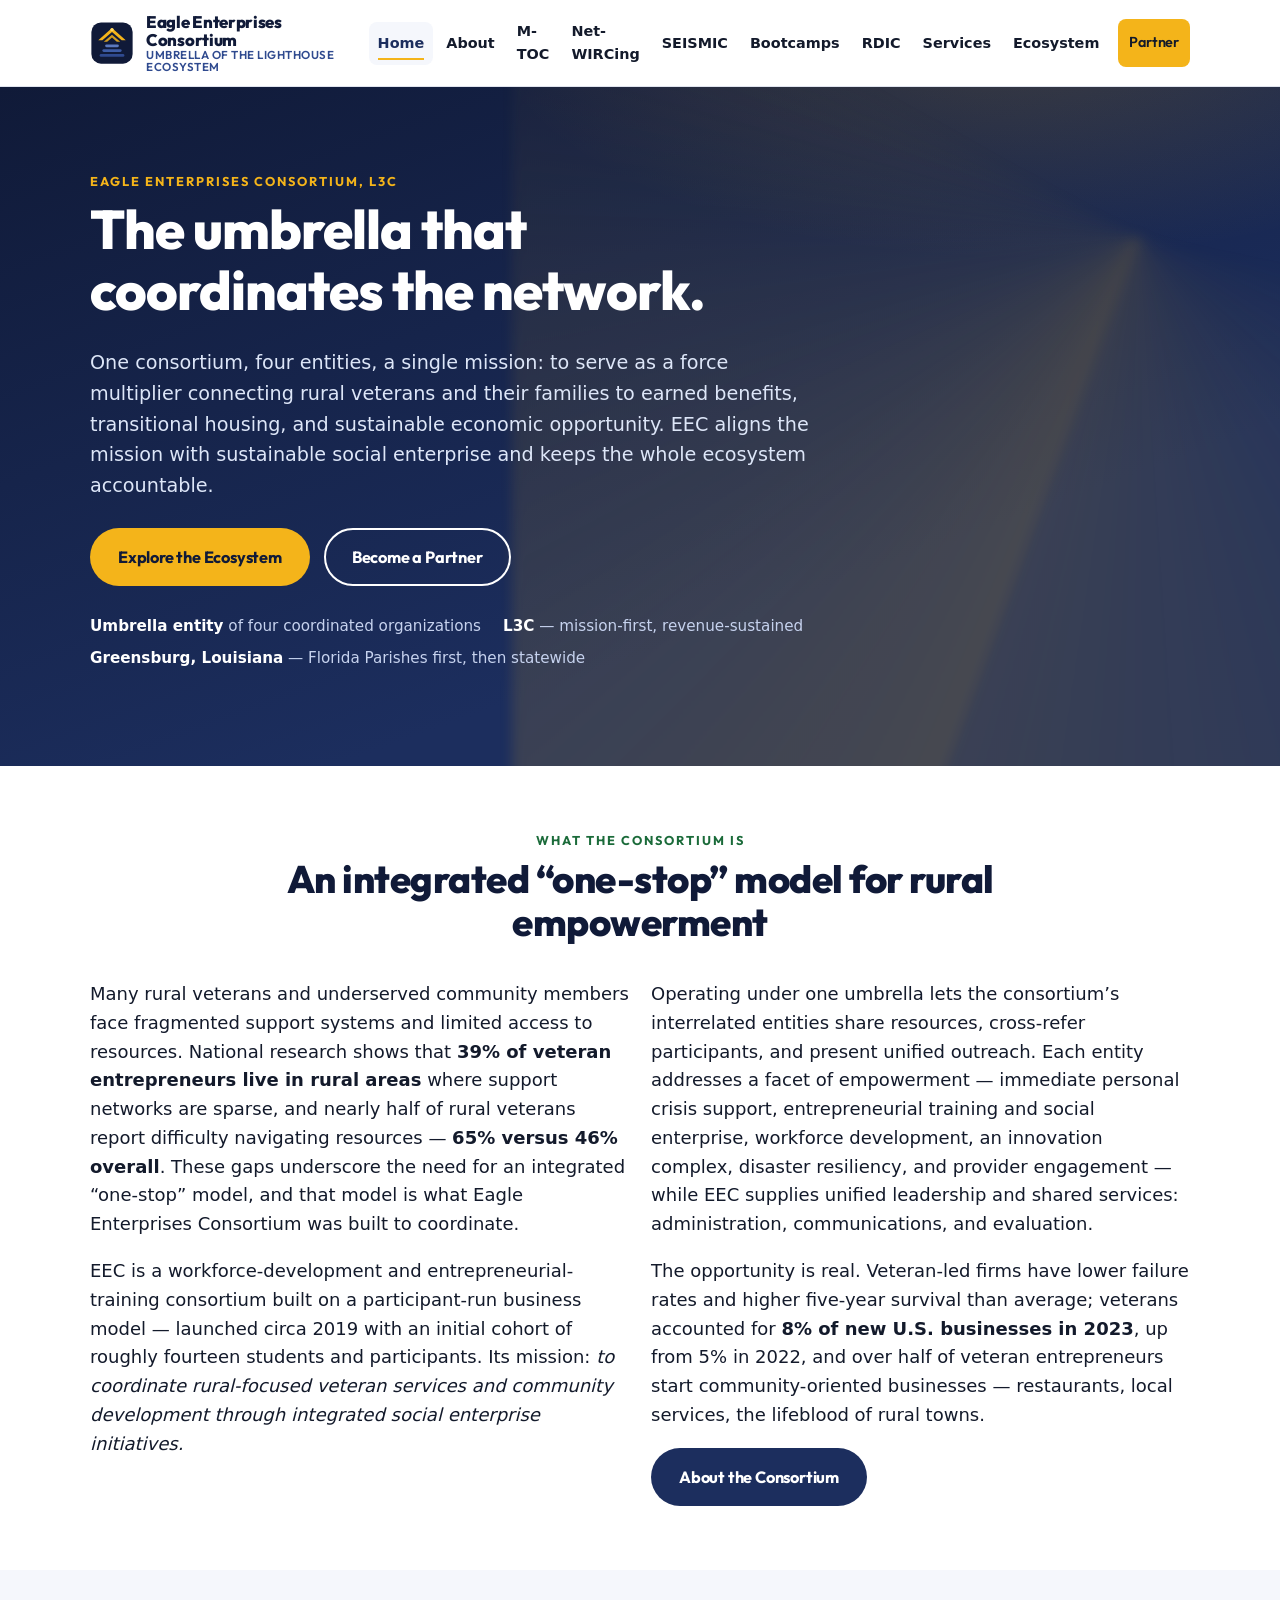
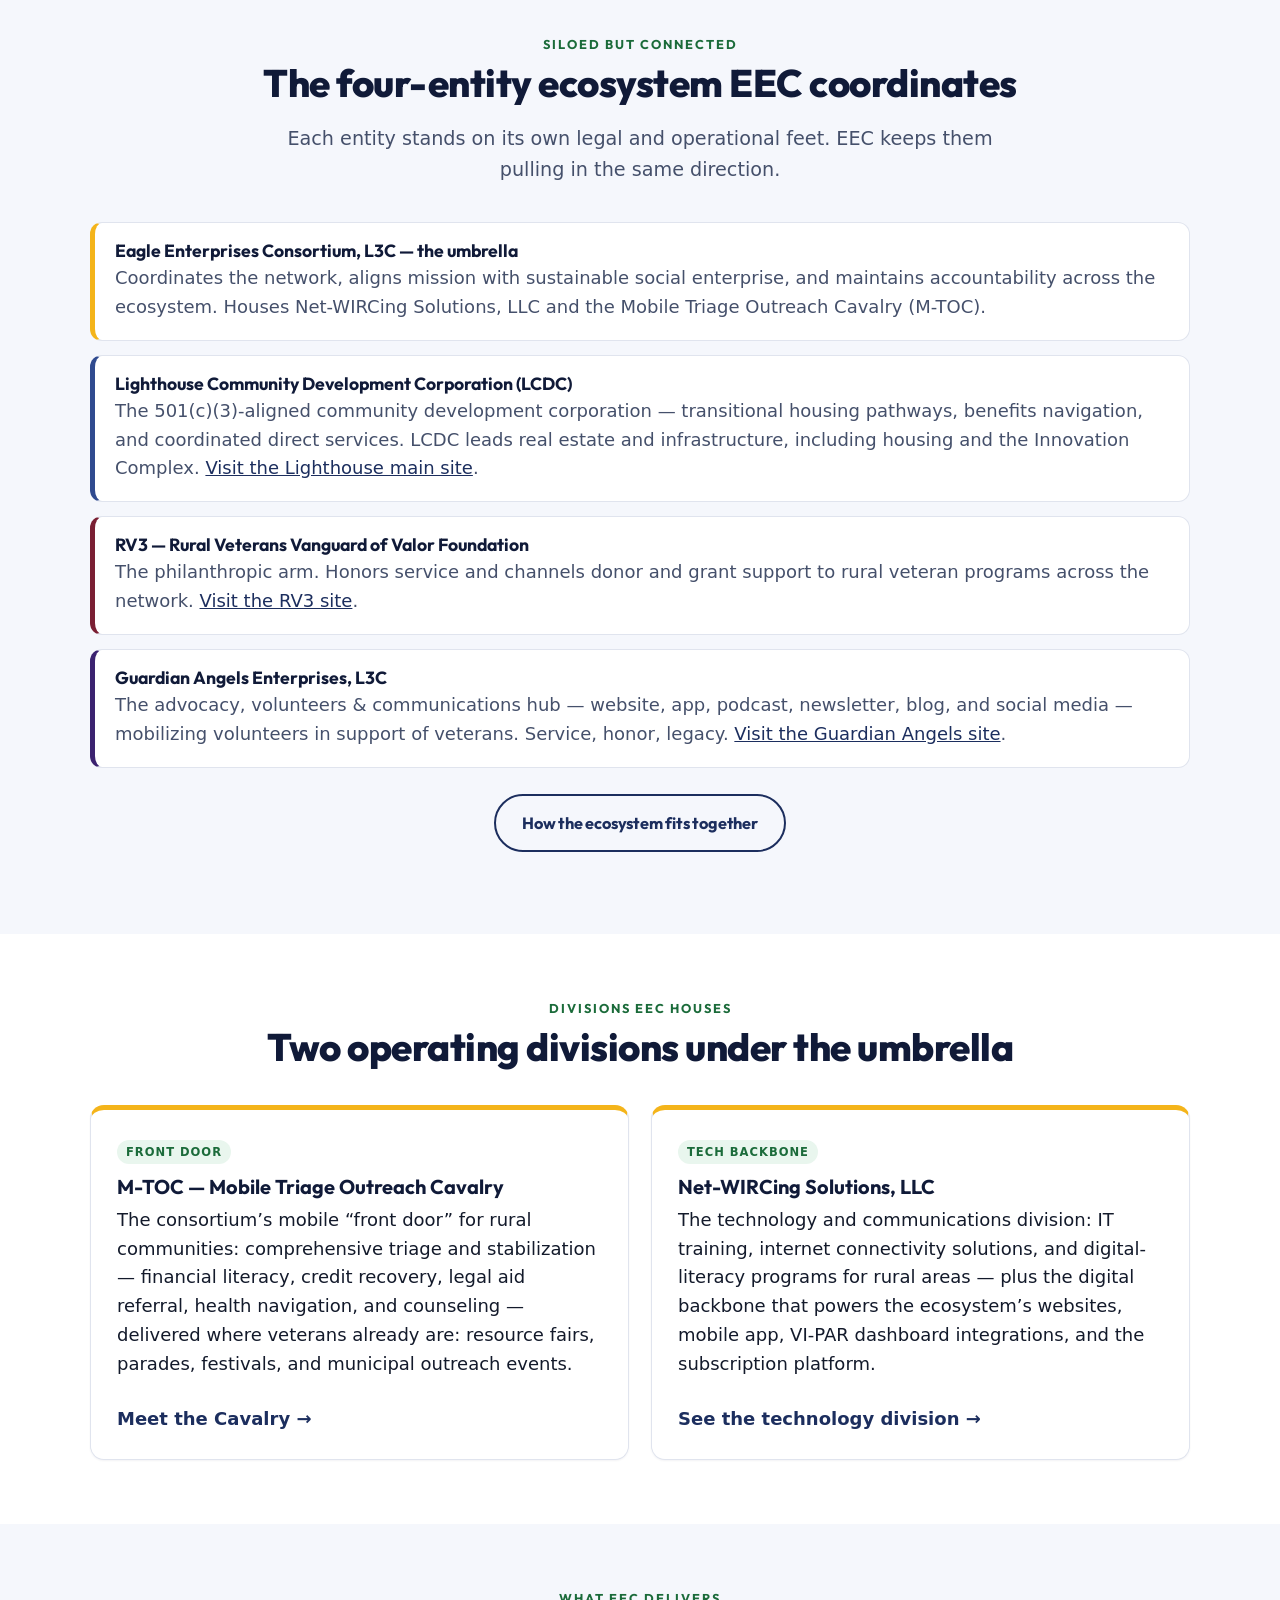
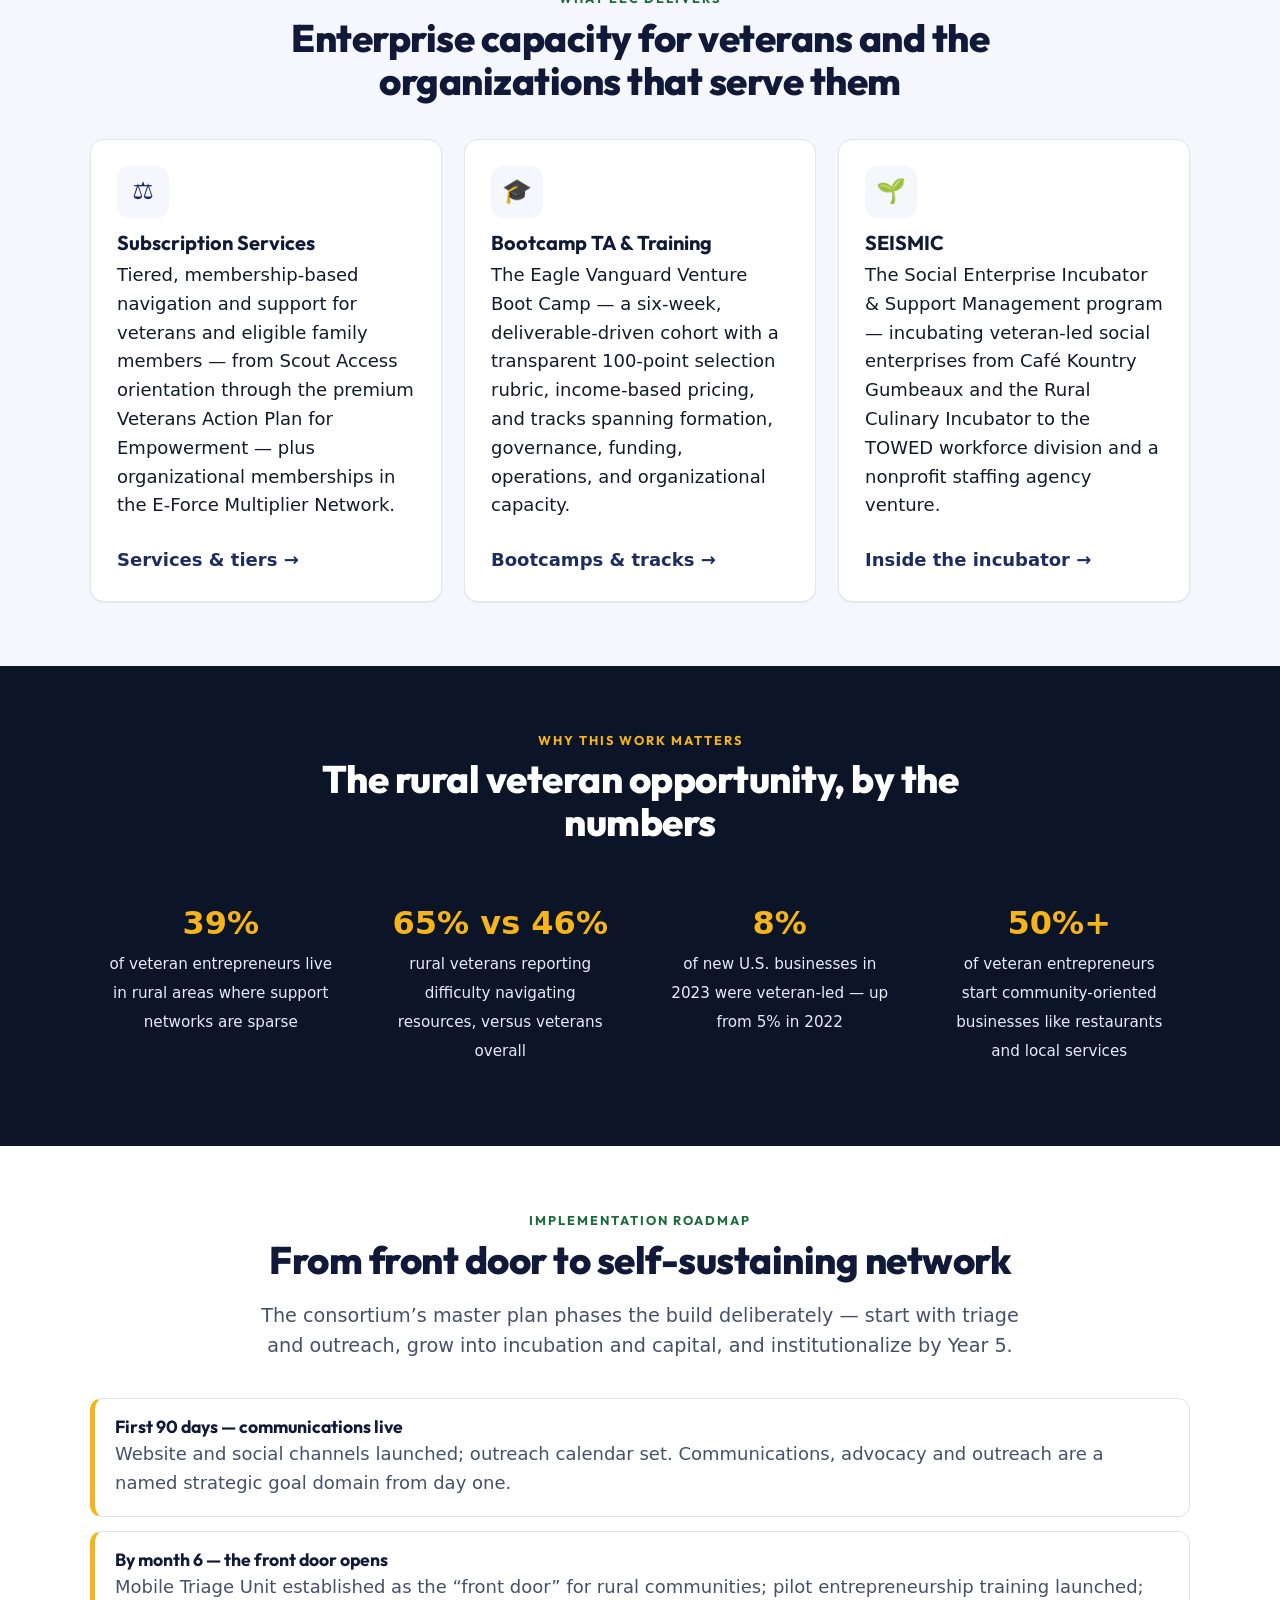
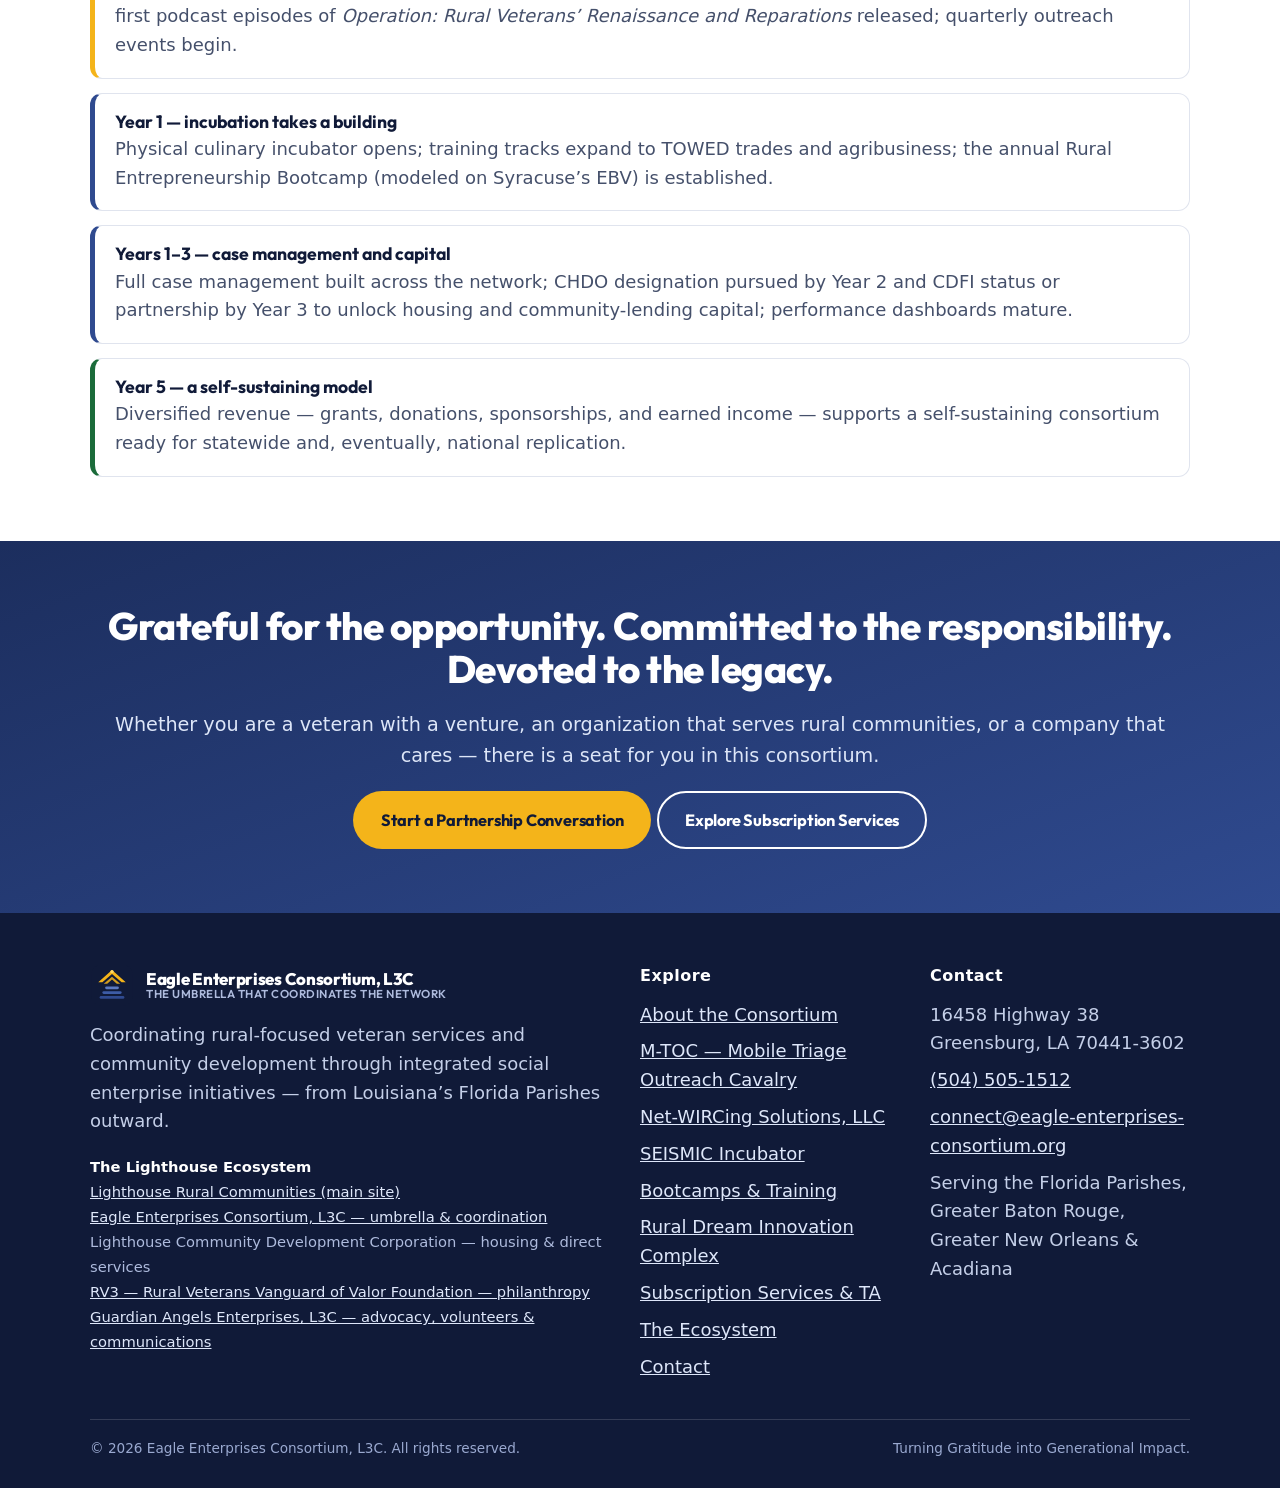
==== index.html @ e806402b "Initial commit: Eagle Enterprises Consortium site — 10 pages, Lighthouse ecosystem branding, WCAG 2." ====
<!DOCTYPE html>
<html lang="en">
<head>
  <meta charset="UTF-8">
  <meta name="viewport" content="width=device-width, initial-scale=1.0">
  <title>Eagle Enterprises Consortium, L3C — The Umbrella of the Lighthouse Rural-Veterans Ecosystem</title>
  <meta name="description" content="Eagle Enterprises Consortium, L3C coordinates the Lighthouse rural-veterans ecosystem in Louisiana — housing Net-WIRCing Solutions and M-TOC, and delivering subscription services, bootcamp training, and the SEISMIC social-enterprise incubator.">
  <link rel="canonical" href="https://eagle-enterprises-consortium.vercel.app/">
  <meta property="og:type" content="website">
  <meta property="og:site_name" content="Eagle Enterprises Consortium, L3C">
  <meta property="og:title" content="Eagle Enterprises Consortium, L3C — The Umbrella of the Lighthouse Rural-Veterans Ecosystem">
  <meta property="og:description" content="Eagle Enterprises Consortium, L3C coordinates the Lighthouse rural-veterans ecosystem in Louisiana — housing Net-WIRCing Solutions and M-TOC, and delivering subscription services, bootcamp training, and the SEISMIC social-enterprise incubator.">
  <meta property="og:url" content="https://eagle-enterprises-consortium.vercel.app/">
  <meta name="theme-color" content="#101A38">
  <link rel="icon" type="image/svg+xml" href="assets/logo-mark.svg">
  <link rel="stylesheet" href="css/styles.css">
</head>
<body>
<a class="skip-link" href="#main">Skip to main content</a>

<header class="site-header">
  <div class="container">
    <nav class="nav" aria-label="Primary">
      <a class="brand" href="index.html">
        <img class="mark" src="assets/logo-mark.svg" alt="" width="44" height="44">
        <span class="brand-name">Eagle Enterprises Consortium
          <span class="brand-sub">Umbrella of the Lighthouse Ecosystem</span>
        </span>
      </a>
      <button class="nav-toggle" aria-expanded="false" aria-controls="primary-nav">Menu</button>
      <ul class="nav-links" id="primary-nav">
        <li><a href="index.html" aria-current="page">Home</a></li>
        <li><a href="about.html">About</a></li>
        <li><a href="m-toc.html">M-TOC</a></li>
        <li><a href="net-wircing.html">Net-WIRCing</a></li>
        <li><a href="seismic.html">SEISMIC</a></li>
        <li><a href="bootcamps.html">Bootcamps</a></li>
        <li><a href="rdic.html">RDIC</a></li>
        <li><a href="services.html">Services</a></li>
        <li><a href="ecosystem.html">Ecosystem</a></li>
        <li class="nav-cta"><a class="btn btn-gold" href="contact.html">Partner</a></li>
      </ul>
    </nav>
  </div>
</header>

<main id="main">

  <section class="hero">
    <div class="container">
      <p class="eyebrow" style="color:#F4B41A">Eagle Enterprises Consortium, L3C</p>
      <h1>The umbrella that coordinates the network.</h1>
      <p class="lead">One consortium, four entities, a single mission: to serve as a force multiplier
      connecting rural veterans and their families to earned benefits, transitional housing, and
      sustainable economic opportunity. EEC aligns the mission with sustainable social enterprise
      and keeps the whole ecosystem accountable.</p>
      <div class="hero-ctas">
        <a class="btn btn-gold" href="ecosystem.html">Explore the Ecosystem</a>
        <a class="btn btn-ghost" style="color:#fff;border-color:#fff" href="contact.html">Become a Partner</a>
      </div>
      <p class="trust-row">
        <span><b>Umbrella entity</b> of four coordinated organizations</span>
        <span><b>L3C</b> — mission-first, revenue-sustained</span>
        <span><b>Greensburg, Louisiana</b> — Florida Parishes first, then statewide</span>
      </p>
    </div>
  </section>

  <section class="section">
    <div class="container">
      <div class="section-head">
        <p class="eyebrow">What the Consortium Is</p>
        <h2>An integrated &ldquo;one-stop&rdquo; model for rural empowerment</h2>
      </div>
      <div class="grid grid-2">
        <div class="prose">
          <p>Many rural veterans and underserved community members face fragmented support systems
          and limited access to resources. National research shows that <strong>39% of veteran
          entrepreneurs live in rural areas</strong> where support networks are sparse, and nearly
          half of rural veterans report difficulty navigating resources — <strong>65% versus 46%
          overall</strong>. These gaps underscore the need for an integrated &ldquo;one-stop&rdquo;
          model, and that model is what Eagle Enterprises Consortium was built to coordinate.</p>
          <p>EEC is a workforce-development and entrepreneurial-training consortium built on a
          participant-run business model — launched circa 2019 with an initial cohort of roughly
          fourteen students and participants. Its mission: <em>to coordinate rural-focused veteran
          services and community development through integrated social enterprise initiatives.</em></p>
        </div>
        <div class="prose">
          <p>Operating under one umbrella lets the consortium&rsquo;s interrelated entities share
          resources, cross-refer participants, and present unified outreach. Each entity addresses
          a facet of empowerment — immediate personal crisis support, entrepreneurial training and
          social enterprise, workforce development, an innovation complex, disaster resiliency, and
          provider engagement — while EEC supplies unified leadership and shared services:
          administration, communications, and evaluation.</p>
          <p>The opportunity is real. Veteran-led firms have lower failure rates and higher five-year
          survival than average; veterans accounted for <strong>8% of new U.S. businesses in 2023</strong>,
          up from 5% in 2022, and over half of veteran entrepreneurs start community-oriented
          businesses — restaurants, local services, the lifeblood of rural towns.</p>
          <a class="btn btn-primary" href="about.html">About the Consortium</a>
        </div>
      </div>
    </div>
  </section>

  <section class="section section--alt">
    <div class="container">
      <div class="section-head">
        <p class="eyebrow">Siloed but Connected</p>
        <h2>The four-entity ecosystem EEC coordinates</h2>
        <p class="lead">Each entity stands on its own legal and operational feet. EEC keeps them
        pulling in the same direction.</p>
      </div>
      <div class="eco-list">
        <div class="eco-item" style="border-left-color:#F4B41A">
          <div>
            <h3>Eagle Enterprises Consortium, L3C — the umbrella</h3>
            <p>Coordinates the network, aligns mission with sustainable social enterprise, and
            maintains accountability across the ecosystem. Houses Net-WIRCing Solutions, LLC and
            the Mobile Triage Outreach Cavalry (M-TOC).</p>
          </div>
        </div>
        <div class="eco-item">
          <div>
            <h3>Lighthouse Community Development Corporation (LCDC)</h3>
            <p>The 501(c)(3)-aligned community development corporation — transitional housing
            pathways, benefits navigation, and coordinated direct services. LCDC leads real estate
            and infrastructure, including housing and the Innovation Complex.
            <a href="https://www.lighthouseruralcommunities.org">Visit the Lighthouse main site</a>.</p>
          </div>
        </div>
        <div class="eco-item" style="border-left-color:#7A1F33">
          <div>
            <h3>RV3 — Rural Veterans Vanguard of Valor Foundation</h3>
            <p>The philanthropic arm. Honors service and channels donor and grant support to rural
            veteran programs across the network.
            <a href="https://rv3-vanguard-of-valor.vercel.app">Visit the RV3 site</a>.</p>
          </div>
        </div>
        <div class="eco-item" style="border-left-color:#3B2270">
          <div>
            <h3>Guardian Angels Enterprises, L3C</h3>
            <p>The advocacy, volunteers &amp; communications hub — website, app, podcast, newsletter,
            blog, and social media — mobilizing volunteers in support of veterans. Service, honor, legacy.
            <a href="https://guardian-angels-enterprises.vercel.app">Visit the Guardian Angels site</a>.</p>
          </div>
        </div>
      </div>
      <p style="text-align:center;margin-top:26px"><a class="btn btn-ghost" href="ecosystem.html">How the ecosystem fits together</a></p>
    </div>
  </section>

  <section class="section">
    <div class="container">
      <div class="section-head">
        <p class="eyebrow">Divisions EEC Houses</p>
        <h2>Two operating divisions under the umbrella</h2>
      </div>
      <div class="grid grid-2">
        <div class="card card--accent">
          <span class="tag">Front Door</span>
          <h3>M-TOC — Mobile Triage Outreach Cavalry</h3>
          <p>The consortium&rsquo;s mobile &ldquo;front door&rdquo; for rural communities: comprehensive
          triage and stabilization — financial literacy, credit recovery, legal aid referral, health
          navigation, and counseling — delivered where veterans already are: resource fairs, parades,
          festivals, and municipal outreach events.</p>
          <a class="card-cta" href="m-toc.html">Meet the Cavalry</a>
        </div>
        <div class="card card--accent">
          <span class="tag">Tech Backbone</span>
          <h3>Net-WIRCing Solutions, LLC</h3>
          <p>The technology and communications division: IT training, internet connectivity
          solutions, and digital-literacy programs for rural areas — plus the digital backbone that
          powers the ecosystem&rsquo;s websites, mobile app, VI-PAR dashboard integrations, and the
          subscription platform.</p>
          <a class="card-cta" href="net-wircing.html">See the technology division</a>
        </div>
      </div>
    </div>
  </section>

  <section class="section section--alt">
    <div class="container">
      <div class="section-head">
        <p class="eyebrow">What EEC Delivers</p>
        <h2>Enterprise capacity for veterans and the organizations that serve them</h2>
      </div>
      <div class="grid grid-3">
        <div class="card">
          <div class="icon-badge" aria-hidden="true">&#9878;</div>
          <h3>Subscription Services</h3>
          <p>Tiered, membership-based navigation and support for veterans and eligible family
          members — from Scout Access orientation through the premium Veterans Action Plan for
          Empowerment — plus organizational memberships in the E-Force Multiplier Network.</p>
          <a class="card-cta" href="services.html">Services &amp; tiers</a>
        </div>
        <div class="card">
          <div class="icon-badge" aria-hidden="true">&#127891;</div>
          <h3>Bootcamp TA &amp; Training</h3>
          <p>The Eagle Vanguard Venture Boot Camp — a six-week, deliverable-driven cohort with a
          transparent 100-point selection rubric, income-based pricing, and tracks spanning
          formation, governance, funding, operations, and organizational capacity.</p>
          <a class="card-cta" href="bootcamps.html">Bootcamps &amp; tracks</a>
        </div>
        <div class="card">
          <div class="icon-badge" aria-hidden="true">&#127793;</div>
          <h3>SEISMIC</h3>
          <p>The Social Enterprise Incubator &amp; Support Management program — incubating
          veteran-led social enterprises from Caf&eacute; Kountry Gumbeaux and the Rural Culinary
          Incubator to the TOWED workforce division and a nonprofit staffing agency venture.</p>
          <a class="card-cta" href="seismic.html">Inside the incubator</a>
        </div>
      </div>
    </div>
  </section>

  <section class="section section--dark">
    <div class="container">
      <div class="section-head">
        <p class="eyebrow" style="color:#F4B41A">Why This Work Matters</p>
        <h2>The rural veteran opportunity, by the numbers</h2>
      </div>
      <div class="stats">
        <div class="stat"><b>39%</b><span>of veteran entrepreneurs live in rural areas where support networks are sparse</span></div>
        <div class="stat"><b>65% vs 46%</b><span>rural veterans reporting difficulty navigating resources, versus veterans overall</span></div>
        <div class="stat"><b>8%</b><span>of new U.S. businesses in 2023 were veteran-led — up from 5% in 2022</span></div>
        <div class="stat"><b>50%+</b><span>of veteran entrepreneurs start community-oriented businesses like restaurants and local services</span></div>
      </div>
    </div>
  </section>

  <section class="section">
    <div class="container">
      <div class="section-head">
        <p class="eyebrow">Implementation Roadmap</p>
        <h2>From front door to self-sustaining network</h2>
        <p class="lead">The consortium&rsquo;s master plan phases the build deliberately — start
        with triage and outreach, grow into incubation and capital, and institutionalize by Year 5.</p>
      </div>
      <div class="eco-list">
        <div class="eco-item" style="border-left-color:#F4B41A">
          <div><h3>First 90 days — communications live</h3>
          <p>Website and social channels launched; outreach calendar set. Communications, advocacy
          and outreach are a named strategic goal domain from day one.</p></div>
        </div>
        <div class="eco-item" style="border-left-color:#F4B41A">
          <div><h3>By month 6 — the front door opens</h3>
          <p>Mobile Triage Unit established as the &ldquo;front door&rdquo; for rural communities;
          pilot entrepreneurship training launched; first podcast episodes of
          <em>Operation: Rural Veterans&rsquo; Renaissance and Reparations</em> released; quarterly
          outreach events begin.</p></div>
        </div>
        <div class="eco-item">
          <div><h3>Year 1 — incubation takes a building</h3>
          <p>Physical culinary incubator opens; training tracks expand to TOWED trades and
          agribusiness; the annual Rural Entrepreneurship Bootcamp (modeled on Syracuse&rsquo;s EBV)
          is established.</p></div>
        </div>
        <div class="eco-item">
          <div><h3>Years 1&ndash;3 — case management and capital</h3>
          <p>Full case management built across the network; CHDO designation pursued by Year 2 and
          CDFI status or partnership by Year 3 to unlock housing and community-lending capital;
          performance dashboards mature.</p></div>
        </div>
        <div class="eco-item" style="border-left-color:#1B6B3A">
          <div><h3>Year 5 — a self-sustaining model</h3>
          <p>Diversified revenue — grants, donations, sponsorships, and earned income — supports a
          self-sustaining consortium ready for statewide and, eventually, national replication.</p></div>
        </div>
      </div>
    </div>
  </section>

  <section class="section cta-band">
    <div class="container" style="text-align:center">
      <h2>Grateful for the opportunity. Committed to the responsibility. Devoted to the legacy.</h2>
      <p class="lead">Whether you are a veteran with a venture, an organization that serves rural
      communities, or a company that cares — there is a seat for you in this consortium.</p>
      <div class="hero-ctas" style="justify-content:center">
        <a class="btn btn-gold" href="contact.html">Start a Partnership Conversation</a>
        <a class="btn btn-ghost" href="services.html">Explore Subscription Services</a>
      </div>
    </div>
  </section>

</main>

<footer class="site-footer">
  <div class="container">
    <div class="footer-grid">
      <div>
        <a class="brand" href="index.html" style="color:#fff">
          <img class="mark" src="assets/logo-mark.svg" alt="" width="44" height="44">
          <span class="brand-name" style="color:#fff">Eagle Enterprises Consortium, L3C
            <span class="brand-sub" style="color:#AEBBDD">The umbrella that coordinates the network</span>
          </span>
        </a>
        <p style="margin-top:14px">Coordinating rural-focused veteran services and community development
        through integrated social enterprise initiatives — from Louisiana&rsquo;s Florida Parishes outward.</p>
        <p class="footer-entities"><strong style="color:#fff">The Lighthouse Ecosystem</strong><br>
          <a href="https://www.lighthouseruralcommunities.org">Lighthouse Rural Communities (main site)</a><br>
          <a href="https://eagle-enterprises-consortium.vercel.app">Eagle Enterprises Consortium, L3C — umbrella &amp; coordination</a><br>
          Lighthouse Community Development Corporation — housing &amp; direct services<br>
          <a href="https://rv3-vanguard-of-valor.vercel.app">RV3 — Rural Veterans Vanguard of Valor Foundation — philanthropy</a><br>
          <a href="https://guardian-angels-enterprises.vercel.app">Guardian Angels Enterprises, L3C — advocacy, volunteers &amp; communications</a>
        </p>
      </div>
      <div>
        <h4>Explore</h4>
        <ul>
          <li><a href="about.html">About the Consortium</a></li>
          <li><a href="m-toc.html">M-TOC — Mobile Triage Outreach Cavalry</a></li>
          <li><a href="net-wircing.html">Net-WIRCing Solutions, LLC</a></li>
          <li><a href="seismic.html">SEISMIC Incubator</a></li>
          <li><a href="bootcamps.html">Bootcamps &amp; Training</a></li>
          <li><a href="rdic.html">Rural Dream Innovation Complex</a></li>
          <li><a href="services.html">Subscription Services &amp; TA</a></li>
          <li><a href="ecosystem.html">The Ecosystem</a></li>
          <li><a href="contact.html">Contact</a></li>
        </ul>
      </div>
      <div>
        <h4>Contact</h4>
        <ul>
          <li>16458 Highway 38<br>Greensburg, LA 70441-3602</li>
          <li><a href="tel:+15045051512">(504) 505-1512</a></li>
          <li><a href="mailto:connect@eagle-enterprises-consortium.org">connect@eagle-enterprises-consortium.org</a></li>
          <li>Serving the Florida Parishes, Greater Baton Rouge, Greater New Orleans &amp; Acadiana</li>
        </ul>
      </div>
    </div>
    <div class="footer-bottom">
      <span>&copy; <span id="year">2026</span> Eagle Enterprises Consortium, L3C. All rights reserved.</span>
      <span>Turning Gratitude into Generational Impact.</span>
    </div>
  </div>
</footer>

<script src="js/main.js"></script>
</body>
</html>
---- css/styles.css ----
/* ============================================================
   Eagle Enterprises Consortium, L3C — Lighthouse ecosystem
   Design system: deep navy / eagle gold / green support on white.
   Text colors chosen for WCAG 2.2 AA contrast on white.
   navy-900 #101A38 · navy-700 #1C2E5E (text-safe on white)
   steel-500 #2F4A8F · gold-500 #F4B41A (accents/borders ONLY)
   gold-600 #9A6A00 (text-safe gold) · green-700 #1B6B3A
   ============================================================ */

@import url('https://fonts.googleapis.com/css2?family=Outfit:wght@500;600;700;800;900&display=swap');

:root {
  /* Brand */
  --navy-900: #101A38;
  --navy-700: #1C2E5E;   /* primary text-safe navy on white (>= 12:1) */
  --steel-500: #2F4A8F;
  --gold-500:   #F4B41A;   /* accents/borders ONLY, never text on white */
  --gold-600:   #9A6A00;   /* gold dark enough for text on white if needed */
  --green-700:  #1B6B3A;   /* text-safe green on white */
  --green-500:  #2E9E54;

  --ink:    #131A2B;   /* near-black, body text */
  --muted:  #45506B;   /* secondary text, passes AA */
  --line:   #E0E4EE;   /* hairlines */
  --bg:     #FFFFFF;
  --bg-alt: #F5F7FC;   /* very light navy wash */
  --bg-dark:#0C1428;   /* dark navy section */

  --maxw: 1140px;
  --radius: 14px;
  --shadow: 0 6px 24px rgba(16,26,56,.10);
  --shadow-lg: 0 14px 40px rgba(16,26,56,.16);
  --font: "Segoe UI", system-ui, -apple-system, Roboto, Helvetica, Arial, sans-serif;
  --font-display: "Outfit", "Segoe UI", system-ui, sans-serif;
  --ease: cubic-bezier(0.16, 1, 0.3, 1);
}

* { box-sizing: border-box; }
html { scroll-behavior: smooth; }

body {
  margin: 0;
  font-family: var(--font);
  color: var(--ink);
  background: var(--bg);
  font-size: 18px;
  line-height: 1.6;
  -webkit-font-smoothing: antialiased;
}

img { max-width: 100%; height: auto; display: block; }
a { color: var(--navy-700); }
a:hover { color: var(--steel-500); }

/* Skip link for keyboard/screen-reader users */
.skip-link {
  position: absolute; left: -999px; top: 0;
  background: var(--navy-900); color: #fff; padding: 12px 18px;
  z-index: 1000; border-radius: 0 0 8px 0;
}
.skip-link:focus { left: 0; color:#fff; }

/* Visible focus everywhere */
a:focus-visible, button:focus-visible, input:focus-visible,
select:focus-visible, textarea:focus-visible, [tabindex]:focus-visible {
  outline: 3px solid var(--gold-500);
  outline-offset: 2px;
}

.container { width: 100%; max-width: var(--maxw); margin: 0 auto; padding: 0 20px; }
.sr-only {
  position: absolute; width: 1px; height: 1px; padding: 0; margin: -1px;
  overflow: hidden; clip: rect(0,0,0,0); white-space: nowrap; border: 0;
}

/* ---------- Typography ---------- */
h1, h2, h3 { font-family: var(--font-display); line-height: 1.12; color: var(--navy-900); margin: 0 0 .5em; }
h1 { font-size: clamp(2.1rem, 5.4vw, 3.4rem); letter-spacing: -1px; font-weight: 800; }
h2 { font-size: clamp(1.7rem, 3.6vw, 2.4rem); letter-spacing: -.5px; font-weight: 800; }
h3 { font-size: 1.25rem; }
p { margin: 0 0 1em; }
.lead { font-size: 1.2rem; color: var(--muted); }
.eyebrow {
  text-transform: uppercase; letter-spacing: 2px; font-size: .8rem; font-weight: 700;
  color: var(--green-700); margin: 0 0 .6em;
}

/* ---------- Buttons ---------- */
.btn {
  display: inline-block; font-family: var(--font-display); font-weight: 700; font-size: 1.02rem;
  padding: 14px 26px; border-radius: 999px; text-decoration: none; letter-spacing: -.2px;
  border: 2px solid transparent; cursor: pointer;
  transition: transform .2s var(--ease), box-shadow .2s var(--ease), background .2s var(--ease);
  min-height: 48px;
}
.btn:hover { transform: translateY(-2px); box-shadow: 0 10px 22px rgba(16,26,56,.18); }
.btn:active { transform: translateY(0) scale(.98); }
.btn-primary { background: var(--navy-700); color: #fff; }
.btn-primary:hover { background: var(--navy-900); color:#fff; }
.btn-gold { background: var(--gold-500); color: var(--navy-900); }
.btn-gold:hover { background: var(--gold-600); color:#fff; }
.btn-ghost { background: transparent; color: var(--navy-700); border-color: var(--navy-700); }
.btn-ghost:hover { background: var(--navy-700); color:#fff; }
.btn-block { display:block; width:100%; text-align:center; }

/* ---------- Header / nav ---------- */
.site-header { position: sticky; top: 0; z-index: 100; background: #fff; border-bottom: 1px solid var(--line); }
.nav { display: flex; align-items: center; justify-content: space-between; gap: 16px; padding: 10px 0; }
.brand { display: flex; align-items: center; gap: 12px; text-decoration: none; color: var(--navy-900); }
.brand .mark { width: 44px; height: 44px; flex: 0 0 44px; }
.brand .brand-name { font-weight: 800; font-size: 1.05rem; line-height: 1.05; color: var(--navy-900); }
.brand .brand-sub { display:block; font-weight: 600; font-size: .72rem; letter-spacing: .5px; color: var(--steel-500); text-transform: uppercase; }

.nav-links { display: flex; align-items: center; gap: 4px; list-style: none; margin: 0; padding: 0; }
.nav-links a {
  display: block; padding: 10px 9px; text-decoration: none; color: var(--ink);
  font-weight: 600; font-size: .9rem; border-radius: 8px;
}
.nav-links a:hover, .nav-links a[aria-current="page"] { background: var(--bg-alt); color: var(--navy-700); }
.nav-cta { margin-left: 6px; }

.nav-toggle {
  display: none; background: var(--navy-700); color:#fff; border: 0; border-radius: 10px;
  padding: 10px 14px; font-size: 1rem; font-weight: 700; cursor: pointer; min-height: 44px;
}

@media (max-width: 1080px) {
  .nav-toggle { display: inline-block; }
  .nav-links {
    display: none; position: absolute; left: 0; right: 0; top: 100%;
    flex-direction: column; align-items: stretch; gap: 0;
    background: #fff; border-bottom: 1px solid var(--line); padding: 8px 16px 16px;
    box-shadow: var(--shadow);
  }
  .nav-links.open { display: flex; }
  .nav-links a { padding: 14px 8px; border-bottom: 1px solid var(--line); }
  .nav-cta { margin: 10px 0 0; }
  .site-header .container { position: relative; }
}

/* ---------- Sections ---------- */
.section { padding: 64px 0; }
.section--alt { background: var(--bg-alt); }
.section--dark { background: var(--bg-dark); color: #E7ECF6; }
.section--dark h1, .section--dark h2, .section--dark h3 { color: #fff; }
.section--dark .lead { color: #BCC9E4; }
.section-head { max-width: 760px; margin: 0 auto 36px; text-align: center; }

/* ---------- Hero ---------- */
.hero {
  background:
    radial-gradient(900px 400px at 80% -10%, rgba(244,180,26,.18), transparent 60%),
    linear-gradient(160deg, var(--navy-900), var(--navy-700) 70%);
  color: #fff; padding: 72px 0 80px;
}
.hero h1 { color: #fff; max-width: 18ch; }
.hero .lead { color: #DDE6F8; max-width: 60ch; }
.hero .hero-ctas { display: flex; flex-wrap: wrap; gap: 14px; margin-top: 26px; }
.hero .trust-row { margin-top: 28px; color:#C6D2EE; font-size:.95rem; display:flex; flex-wrap:wrap; gap:8px 22px; }
.hero .trust-row b { color:#fff; }

/* ---------- Grid / cards ---------- */
.grid { display: grid; gap: 22px; }
.grid-2 { grid-template-columns: repeat(2, 1fr); }
.grid-3 { grid-template-columns: repeat(3, 1fr); }
.grid-4 { grid-template-columns: repeat(4, 1fr); }
@media (max-width: 900px) { .grid-3, .grid-4 { grid-template-columns: repeat(2, 1fr); } }
@media (max-width: 600px) { .grid-2, .grid-3, .grid-4 { grid-template-columns: 1fr; } }

.card {
  background: #fff; border: 1px solid var(--line); border-radius: var(--radius);
  padding: 26px; box-shadow: 0 1px 2px rgba(16,26,56,.05); height: 100%;
  transition: transform .25s var(--ease), box-shadow .25s var(--ease), border-color .25s var(--ease);
}
.card:hover { transform: translateY(-4px); box-shadow: var(--shadow-lg); border-color: #CBD4EA; }
.card .card-cta { transition: transform .2s var(--ease); }
.card:hover .card-cta { transform: translateX(3px); }
.card--accent { border-top: 5px solid var(--gold-500); }
.card h3 { margin-bottom: .35em; }
.card .tag { display:inline-block; font-size:.72rem; font-weight:700; letter-spacing:1px; text-transform:uppercase;
  color: var(--green-700); background: #E9F6EE; padding: 3px 9px; border-radius: 999px; margin-bottom: 12px; }
.card .card-cta { display:inline-block; margin-top: 8px; font-weight:700; text-decoration:none; color: var(--navy-700); }
.card .card-cta::after { content: " →"; }

.icon-badge {
  width: 52px; height: 52px; border-radius: 12px; display:grid; place-items:center;
  background: var(--bg-alt); margin-bottom: 14px; color: var(--navy-700); font-size: 1.5rem;
}

/* ---------- Ecosystem rows ---------- */
.eco-list { display:grid; gap: 14px; }
.eco-item { display:flex; gap:16px; align-items:flex-start; background:#fff; border:1px solid var(--line);
  border-left: 5px solid var(--steel-500); border-radius: 12px; padding: 18px 20px; }
.eco-item h3 { margin: 0 0 .2em; font-size: 1.1rem; }
.eco-item p { margin: 0; color: var(--muted); }

/* ---------- Stats ---------- */
.stats { display:grid; grid-template-columns: repeat(4,1fr); gap: 18px; }
@media (max-width: 700px){ .stats { grid-template-columns: repeat(2,1fr); } }
.stat { text-align:center; padding: 18px; }
.stat b { display:block; font-size: 2rem; color: var(--gold-600); }
.stat span { color: var(--muted); font-size: .95rem; }
/* On the dark band, stats must be light for contrast */
.section--dark .stat b { color: #F4B41A; }
.section--dark .stat span { color: #E7ECF6; }

/* Metric cards — clickable stat tiles that link out to a live dashboard. */
.metric-grid { display:grid; grid-template-columns: repeat(4,1fr); gap: 18px; }
@media (max-width: 860px){ .metric-grid { grid-template-columns: repeat(2,1fr); } }
@media (max-width: 480px){ .metric-grid { grid-template-columns: 1fr; } }
a.metric-card {
  display: block; text-align: center; text-decoration: none;
  background: #fff; border: 1px solid var(--line); border-radius: var(--radius);
  padding: 26px 18px; box-shadow: 0 1px 2px rgba(16,26,56,.05);
  transition: transform .25s var(--ease), box-shadow .25s var(--ease), border-color .25s var(--ease);
}
a.metric-card:hover { transform: translateY(-4px); box-shadow: var(--shadow-lg); border-color: #CBD4EA; }
.metric-card .metric-value { font-family: var(--font-display); font-weight: 900; font-size: 2.5rem; color: var(--gold-600); line-height: 1; }
.metric-card .metric-label { display: block; color: var(--ink); font-weight: 600; font-size: .92rem; margin-top: 10px; }
.metric-card .metric-trend {
  display: inline-block; margin-top: 12px; font-size: .72rem; font-weight: 700; letter-spacing: .3px;
  padding: 3px 10px; border-radius: 999px; background: #E9F6EE; color: var(--green-700);
}
.metric-card .metric-view { display: block; margin-top: 14px; font-size: .82rem; font-weight: 700; color: var(--navy-700); }
.metric-card .metric-view::after { content: " \2192"; }

/* ---------- Forms ---------- */
.form-wrap { background:#fff; border:1px solid var(--line); border-radius: var(--radius); padding: 28px; box-shadow: var(--shadow); }
.field { margin-bottom: 18px; }
.field label { display:block; font-weight: 700; margin-bottom: 6px; color: var(--ink); }
.field .req { color: #B00020; }
.field input, .field select, .field textarea {
  width: 100%; padding: 13px 14px; font-size: 1rem; font-family: inherit;
  border: 2px solid var(--line); border-radius: 10px; background: #fff; color: var(--ink);
}
.field input:focus, .field select:focus, .field textarea:focus { border-color: var(--steel-500); }
.field textarea { min-height: 120px; resize: vertical; }
.checkrow { display:grid; grid-template-columns: repeat(2,1fr); gap: 8px 18px; }
@media (max-width:600px){ .checkrow { grid-template-columns:1fr; } }
.checkrow label { font-weight: 500; display:flex; gap:10px; align-items:center; }
.checkrow input { width:auto; }
.form-hint { font-size: .9rem; color: var(--muted); }
.form-status { margin-top: 16px; padding: 14px 16px; border-radius: 10px; font-weight: 600; display:none; }
.form-status.show { display:block; }
.form-status.ok { background:#E9F6EE; color: var(--green-700); border:1px solid #Bfe6cd; }
.form-status.err { background:#FDECEE; color:#B00020; border:1px solid #f3c2c8; }

/* ---------- Audience strip ---------- */
.cta-band { background: linear-gradient(160deg, var(--navy-700), var(--steel-500)); color:#fff; }
.cta-band h2 { color:#fff; }
.cta-band .lead { color:#DDE6F8; }
.cta-band .btn-ghost { color:#fff; border-color:#fff; }
.cta-band .btn-ghost:hover { background:#fff; color: var(--navy-700); }

/* ---------- Footer ---------- */
.site-footer { background: var(--navy-900); color: #C4CFE8; padding: 50px 0 28px; }
.site-footer a { color: #DEE7FA; }
.footer-grid { display:grid; grid-template-columns: 2fr 1fr 1fr; gap: 30px; }
@media (max-width: 800px){ .footer-grid { grid-template-columns: 1fr; } }
.site-footer h4 { color:#fff; margin: 0 0 12px; font-size: 1rem; letter-spacing:.5px; }
.site-footer ul { list-style:none; margin:0; padding:0; }
.site-footer li { margin-bottom: 8px; }
.footer-entities { font-size:.92rem; line-height:1.7; color:#AEBBDD; }
.footer-bottom { border-top:1px solid rgba(255,255,255,.15); margin-top: 30px; padding-top: 18px;
  font-size:.85rem; color:#9AA9D0; display:flex; flex-wrap:wrap; justify-content:space-between; gap:10px; }

/* ---------- Images (graceful: missing files hide themselves) ---------- */
.entity-logo {
  width: 76px; height: 76px; flex: 0 0 76px; object-fit: contain;
  border-radius: 12px; background: #fff; padding: 6px; border: 1px solid var(--line);
}
.entity-logo--dark { background: #0c0c0c; border-color: #0c0c0c; }
.video-figure video.brandshot { display: block; width: 100%; height: auto; background: #0c0c0c; }
.brand-band { background: var(--bg-dark); }
.brand-band video { max-width: 760px; margin: 0 auto; border-radius: var(--radius); box-shadow: var(--shadow-lg); }
.embed-16x9 { position: relative; width: 100%; aspect-ratio: 16 / 9; border-radius: var(--radius);
  overflow: hidden; box-shadow: var(--shadow); border: 1px solid var(--line); background: #0c0c0c; }
.embed-16x9 iframe { position: absolute; inset: 0; width: 100%; height: 100%; border: 0; }
.flipbook-embed { aspect-ratio: 16 / 10; background: #fff; border: 0; box-shadow: none; }
.facility-grid { display: grid; grid-template-columns: 1fr 1fr; gap: 22px; }
@media (max-width: 700px) { .facility-grid { grid-template-columns: 1fr; } }
.brandshot {
  width: 100%; border-radius: var(--radius); border: 1px solid var(--line);
  box-shadow: var(--shadow); object-fit: cover; background: var(--bg-alt);
}
figure.media { margin: 0; }
figure.media figcaption { font-size: .92rem; color: var(--muted); margin-top: 10px; text-align: center; }
.hero-seal {
  width: clamp(180px, 26vw, 300px); height: auto; filter: drop-shadow(0 14px 34px rgba(0,0,0,.35));
}

/* ---------- Misc ---------- */
.breadcrumb { font-size:.9rem; color: var(--muted); padding: 14px 0 0; }
.page-hero { background: var(--bg-alt); padding: 48px 0; border-bottom:1px solid var(--line); }
.page-hero h1 { margin-bottom:.2em; }
.anchor-nav { display:flex; flex-wrap:wrap; gap:10px; margin-top: 18px; }
.anchor-nav a { background:#fff; border:1px solid var(--line); padding:8px 14px; border-radius:999px;
  text-decoration:none; font-weight:600; font-size:.92rem; color: var(--navy-700); }
.anchor-nav a:hover { background: var(--navy-700); color:#fff; }
.prose { max-width: 760px; }
.prose ul { padding-left: 1.2em; }
.prose li { margin-bottom: .4em; }
.tiers { display:grid; grid-template-columns:repeat(3,1fr); gap:22px; }
@media (max-width:800px){ .tiers{ grid-template-columns:1fr; } }
.tier { border:1px solid var(--line); border-radius:var(--radius); padding:26px; background:#fff; box-shadow:var(--shadow); }
.tier.featured { border:2px solid var(--gold-500); }
.tier .price { font-size:1.8rem; font-weight:800; color:var(--navy-700); margin:.2em 0; }
.notice { background:#FFF8E6; border:1px solid var(--gold-500); border-radius:12px; padding:16px 18px; color:#5a4a12; }

/* ---------- Taste pass: display brand, kinetic links, hero beam ---------- */
.brand .brand-name { font-family: var(--font-display); letter-spacing: -.3px; }
.eyebrow { font-family: var(--font-display); }

/* Animated underline on primary nav (desktop) */
@media (min-width: 1081px) {
  .nav-links > li:not(.nav-cta) > a { position: relative; }
  .nav-links > li:not(.nav-cta) > a::after {
    content: ""; position: absolute; left: 9px; right: 9px; bottom: 5px; height: 2px;
    background: var(--gold-500); transform: scaleX(0); transform-origin: left;
    transition: transform .25s var(--ease);
  }
  .nav-links > li:not(.nav-cta) > a:hover::after,
  .nav-links > li:not(.nav-cta) > a[aria-current="page"]::after { transform: scaleX(1); }
}

/* Hero: slow sweeping gold beam over navy behind the headline (decorative) */
.hero { position: relative; overflow: hidden; }
.hero::before {
  content: ""; position: absolute; top: -20%; right: -10%; width: 70%; height: 140%;
  background: conic-gradient(from 200deg at 70% 30%, rgba(244,180,26,.20), transparent 28%, transparent 72%, rgba(244,180,26,.14));
  filter: blur(6px); pointer-events: none; transform-origin: 70% 30%;
  animation: beam 14s linear infinite; z-index: 0;
}
.hero .container { position: relative; z-index: 1; }
@keyframes beam { to { transform: rotate(360deg); } }

/* Section rhythm: a touch more air at the top of the page */
.hero { padding-top: 84px; }

/* Tier featured subtle lift */
.tier.featured { transform: translateY(-6px); }
.tier { transition: transform .25s var(--ease), box-shadow .25s var(--ease); }
.tier:hover { transform: translateY(-8px); box-shadow: var(--shadow-lg); }

/* Accessibility: honor reduced-motion — kill all non-essential motion */
@media (prefers-reduced-motion: reduce) {
  * { animation-duration: .001ms !important; animation-iteration-count: 1 !important;
      transition-duration: .001ms !important; scroll-behavior: auto !important; }
  .hero::before { animation: none; }
}
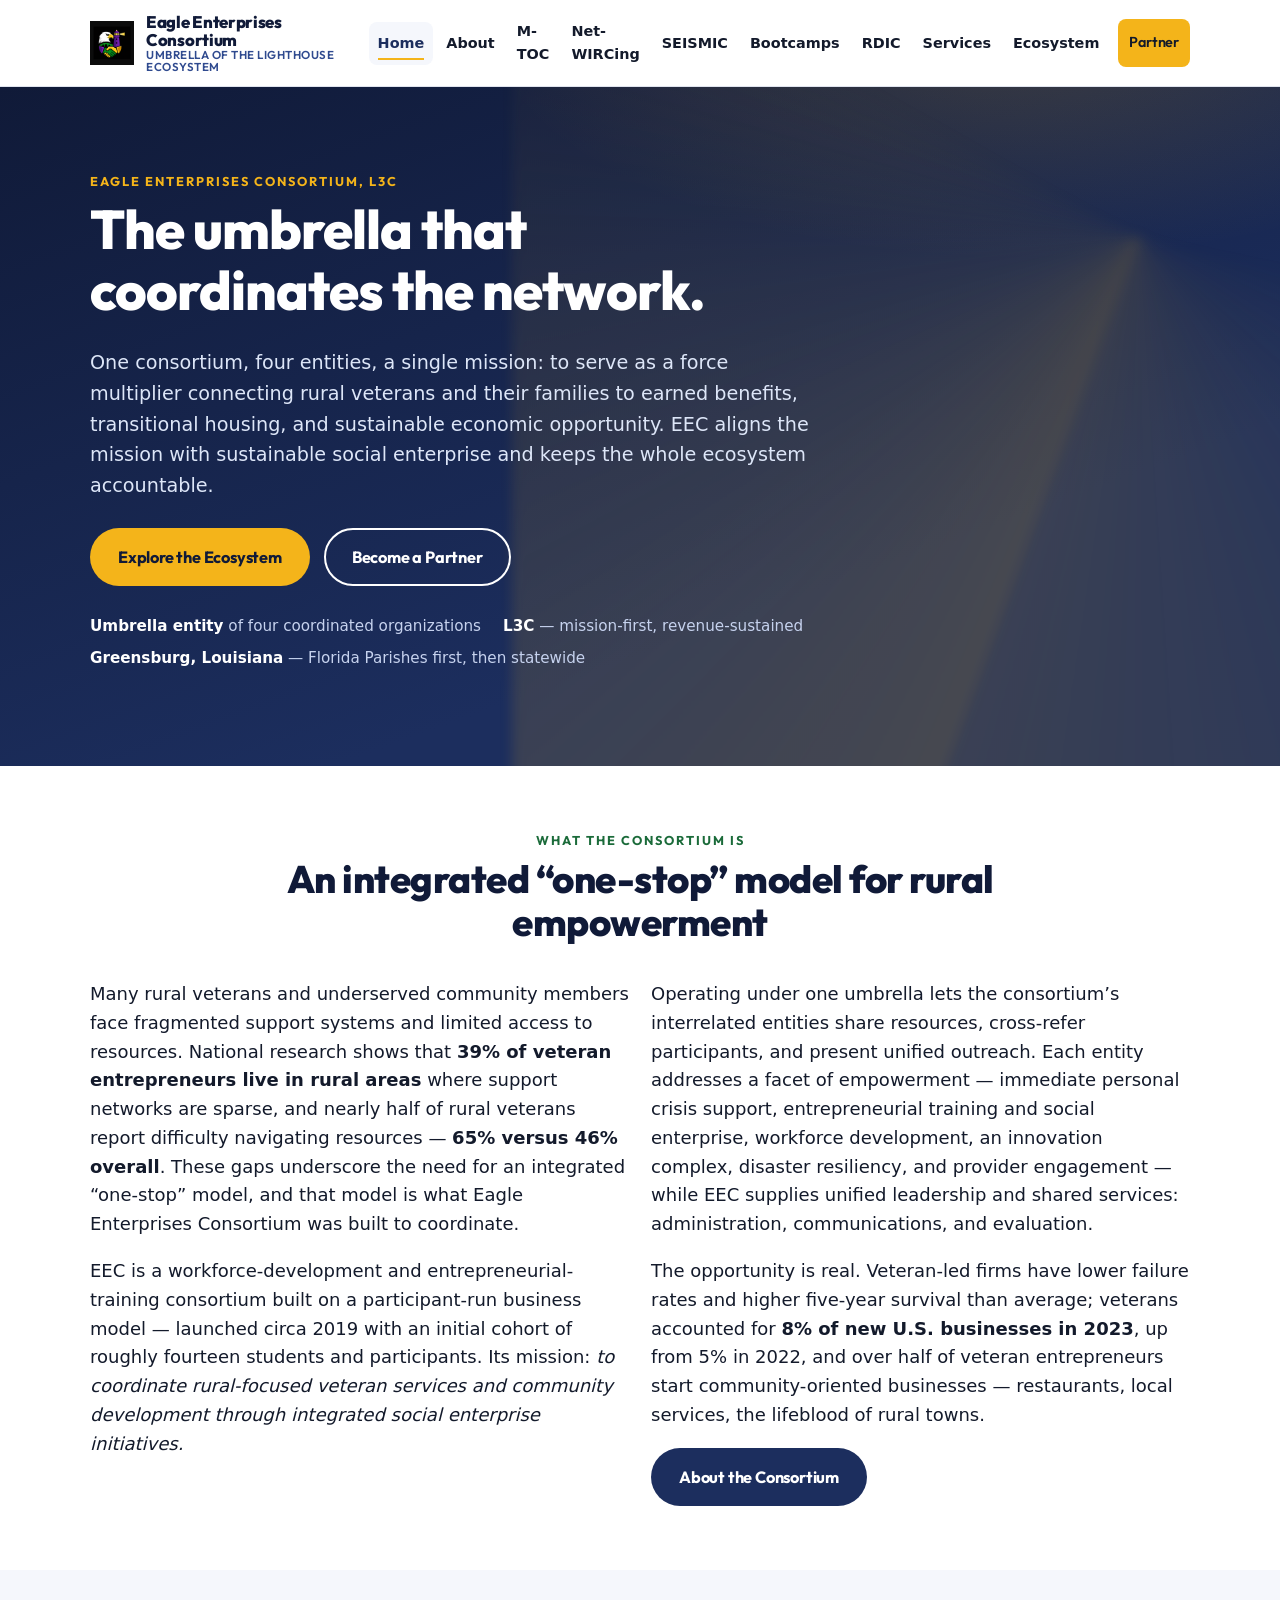
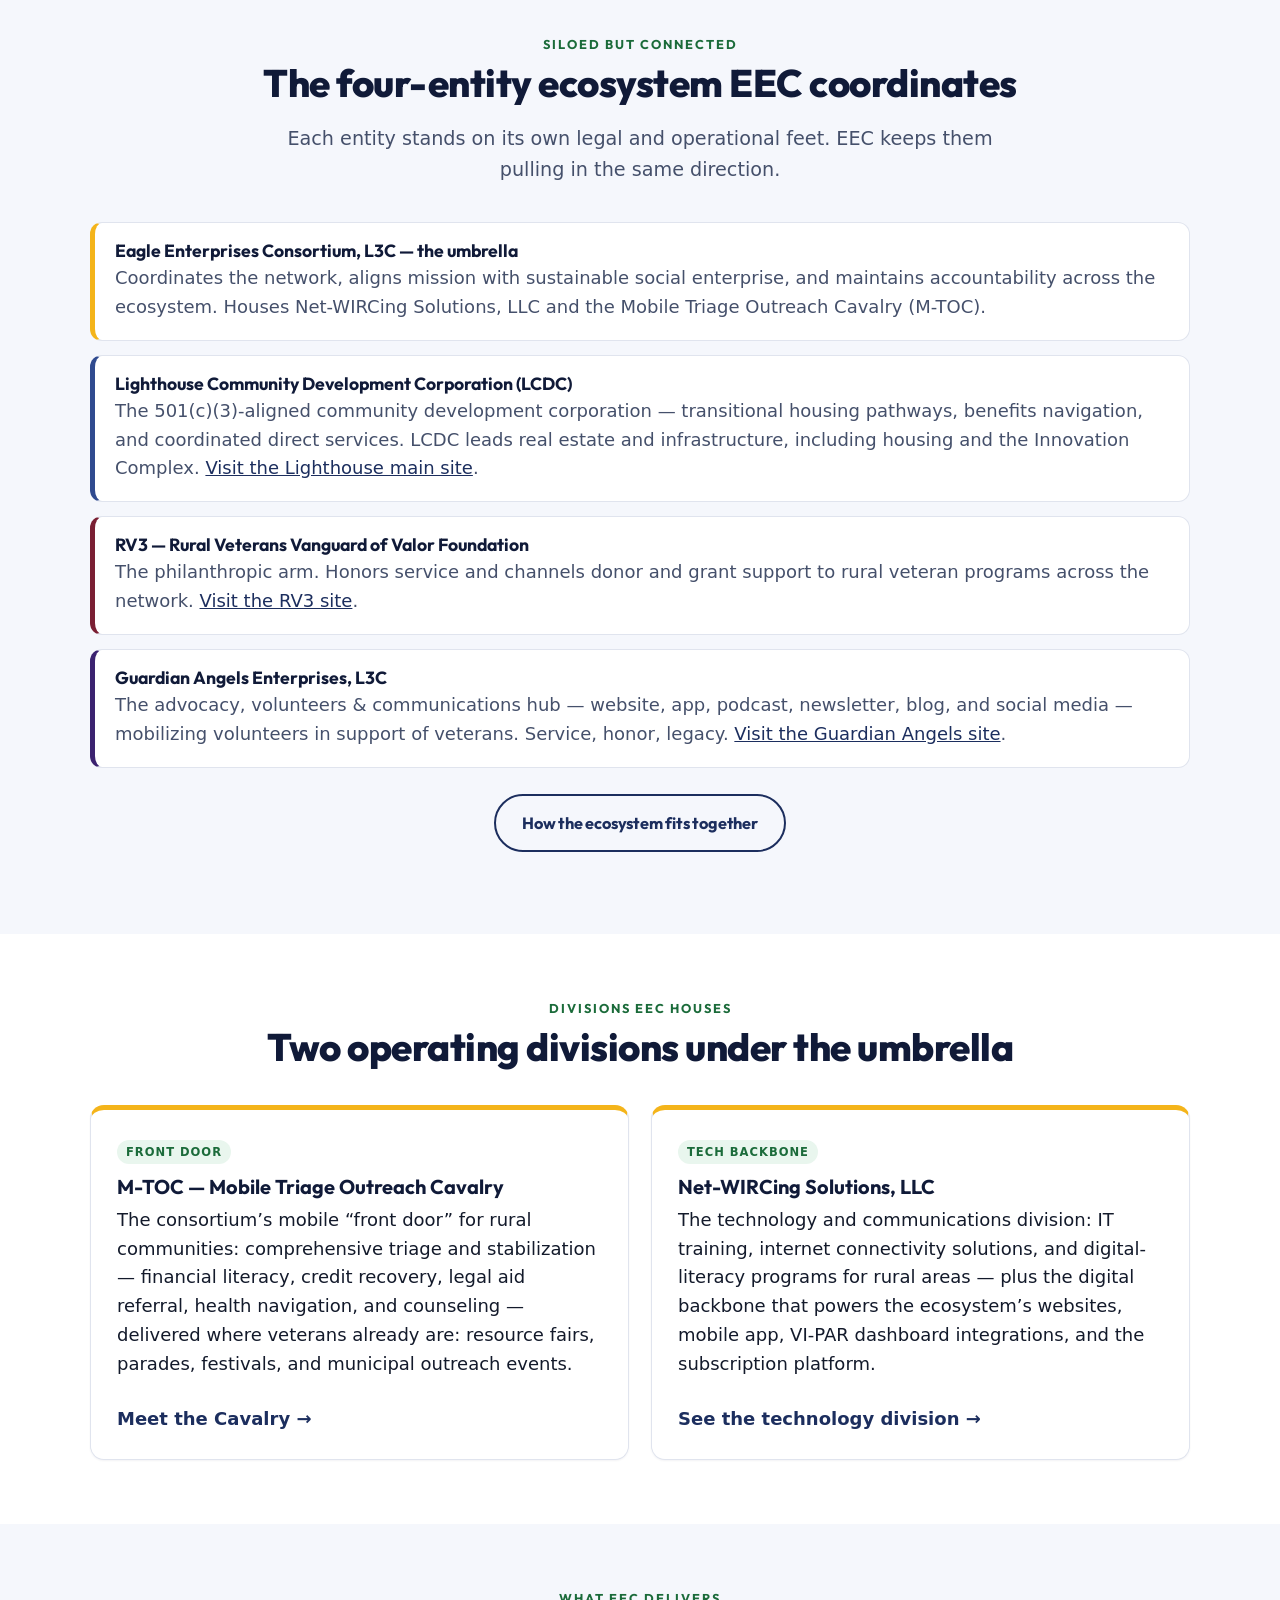
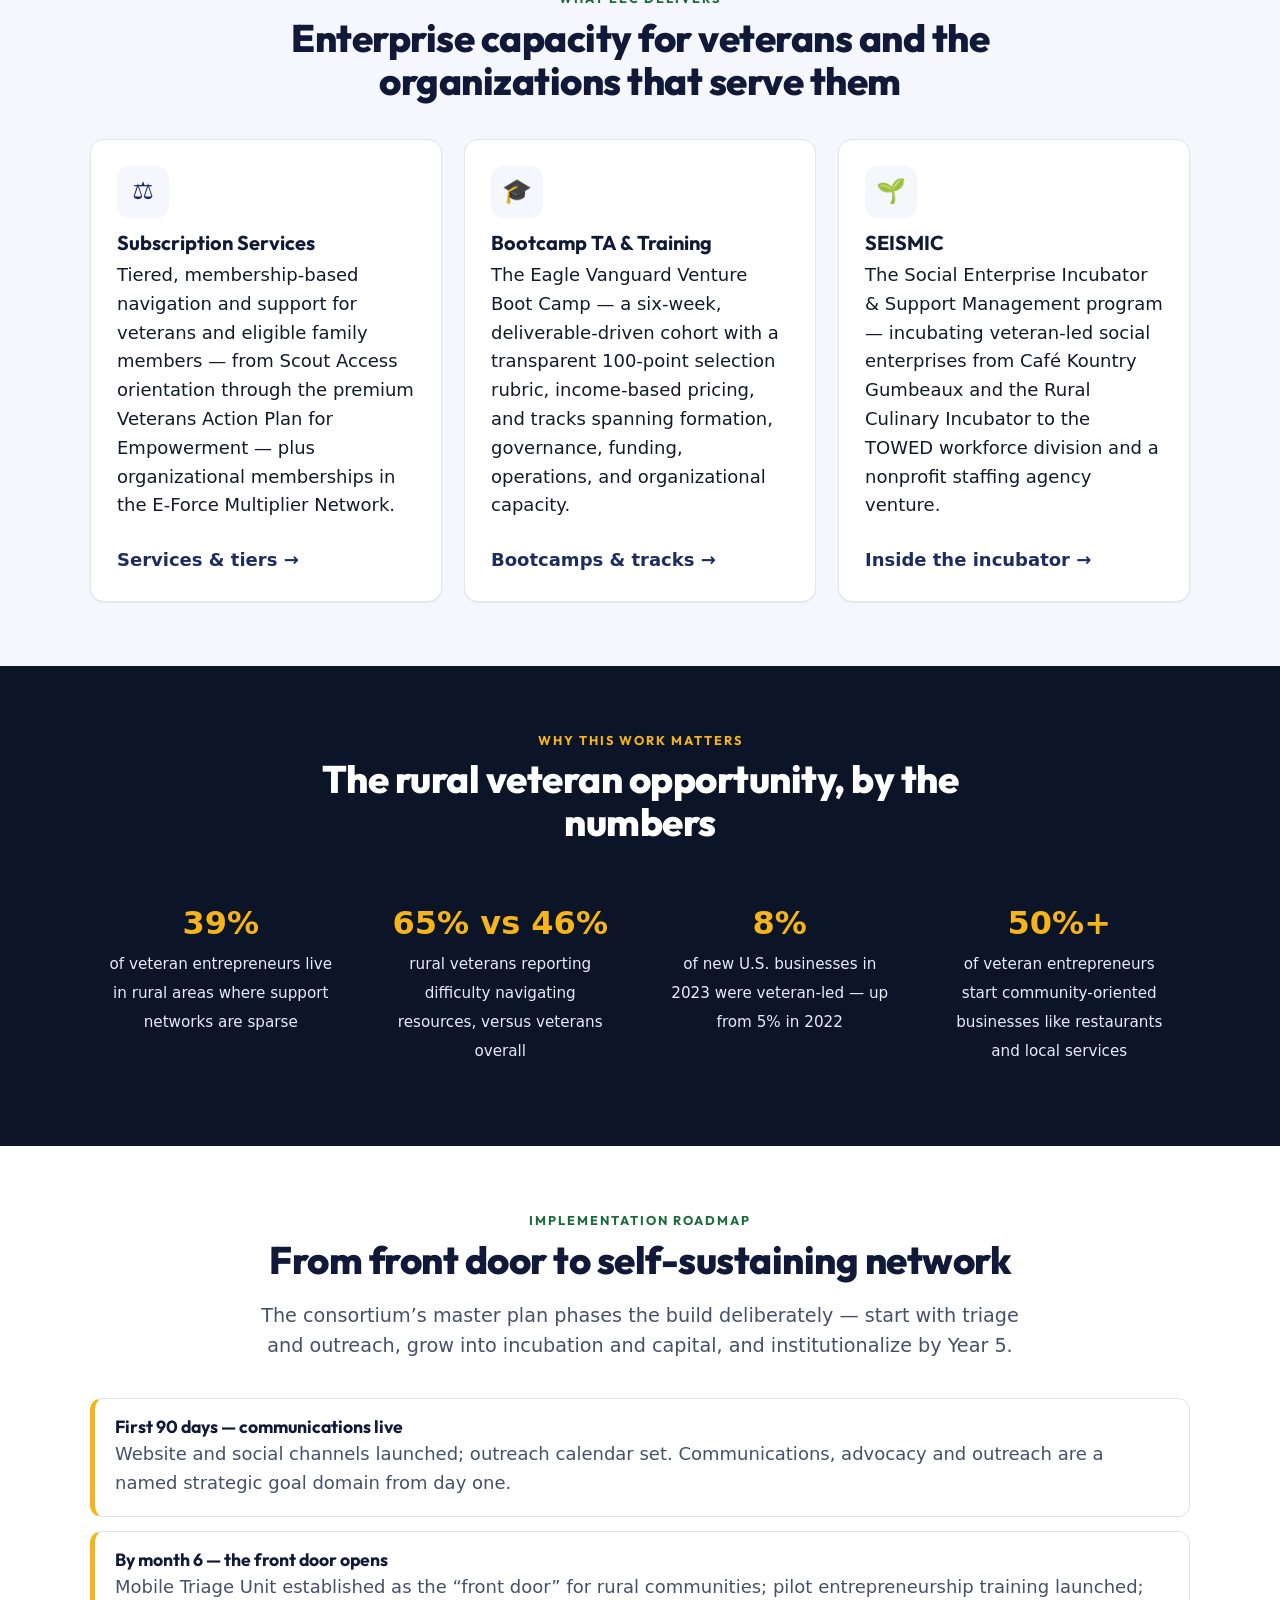
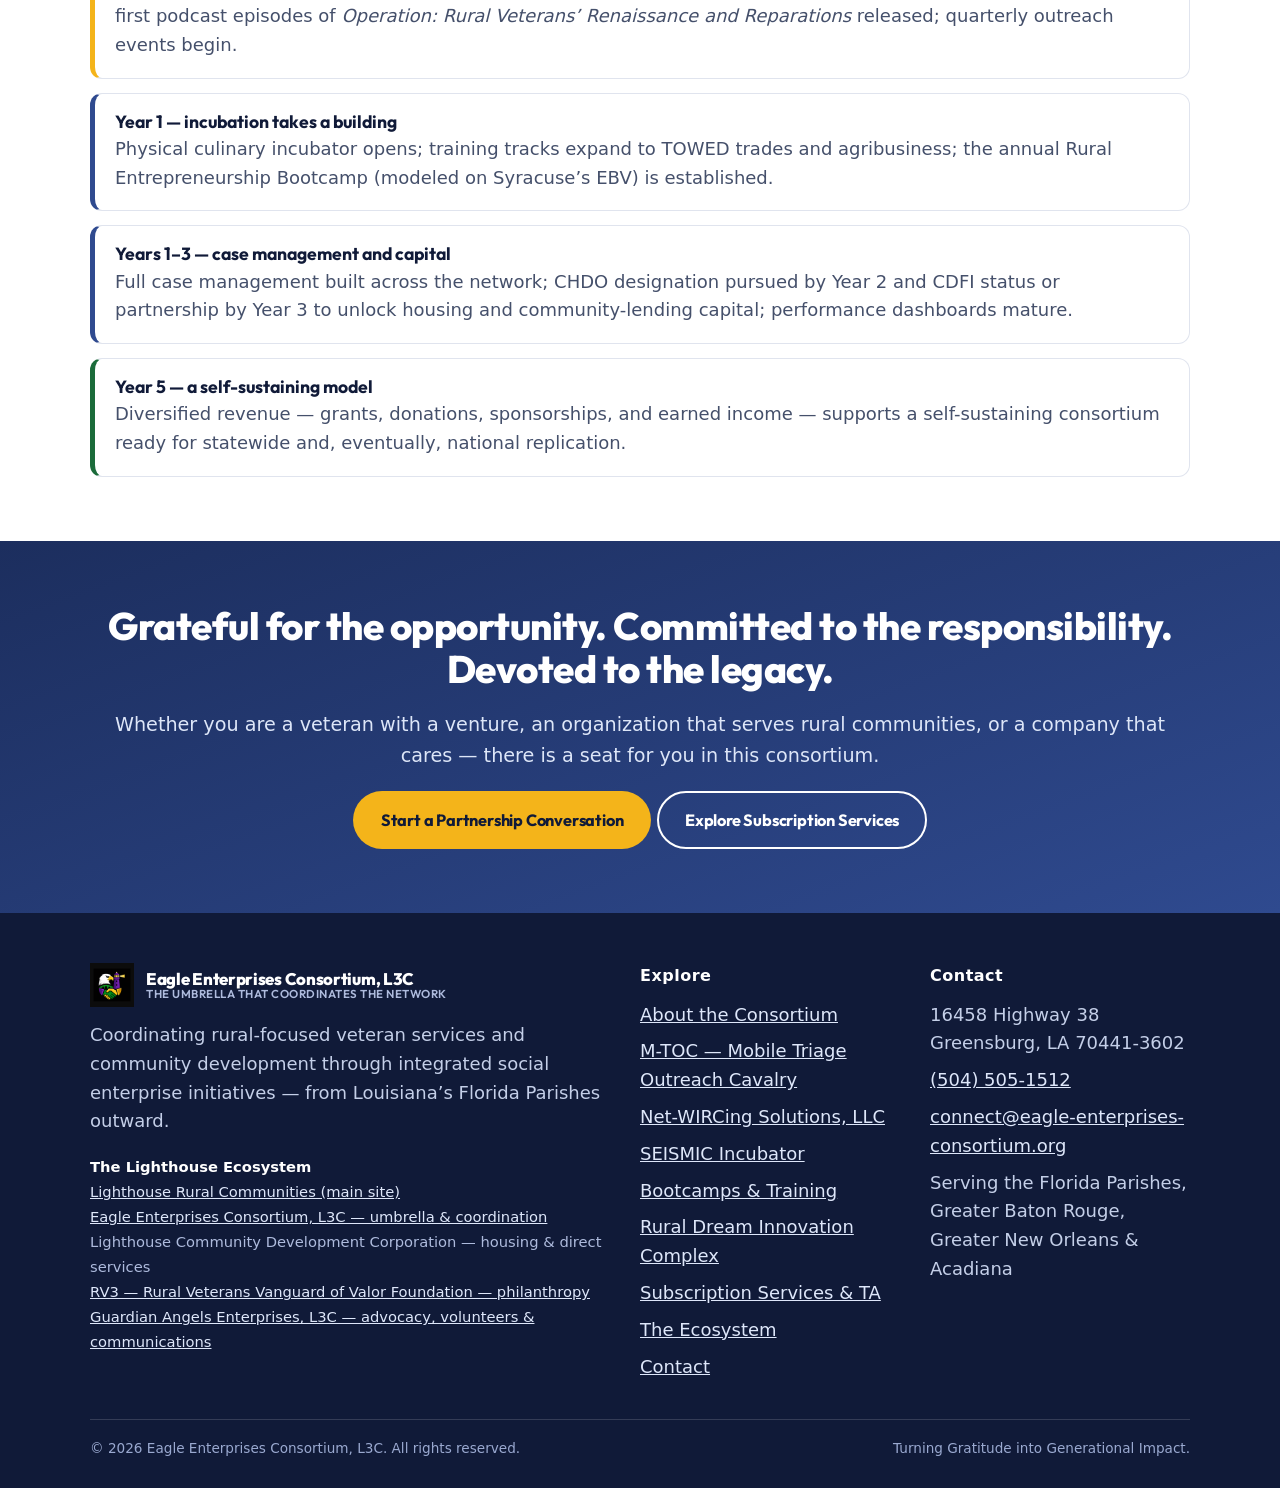
==== commit c6f3b34e: "feat: use official entity logo as brand mark, favicon, and og-image Cropped from the main-site entit" ====
--- a/index.html
+++ b/index.html
@@ -12,7 +12,7 @@
   <meta property="og:description" content="Eagle Enterprises Consortium, L3C coordinates the Lighthouse rural-veterans ecosystem in Louisiana — housing Net-WIRCing Solutions and M-TOC, and delivering subscription services, bootcamp training, and the SEISMIC social-enterprise incubator.">
   <meta property="og:url" content="https://eagle-enterprises-consortium.vercel.app/">
   <meta name="theme-color" content="#101A38">
-  <link rel="icon" type="image/svg+xml" href="assets/logo-mark.svg">
+  <link rel="icon" type="image/png" href="assets/logo.png">
   <link rel="stylesheet" href="css/styles.css">
 </head>
 <body>
@@ -22,7 +22,7 @@
   <div class="container">
     <nav class="nav" aria-label="Primary">
       <a class="brand" href="index.html">
-        <img class="mark" src="assets/logo-mark.svg" alt="" width="44" height="44">
+        <img class="mark" src="assets/logo.png" alt="" width="44" height="44">
         <span class="brand-name">Eagle Enterprises Consortium
           <span class="brand-sub">Umbrella of the Lighthouse Ecosystem</span>
         </span>
@@ -289,7 +289,7 @@
     <div class="footer-grid">
       <div>
         <a class="brand" href="index.html" style="color:#fff">
-          <img class="mark" src="assets/logo-mark.svg" alt="" width="44" height="44">
+          <img class="mark" src="assets/logo.png" alt="" width="44" height="44">
           <span class="brand-name" style="color:#fff">Eagle Enterprises Consortium, L3C
             <span class="brand-sub" style="color:#AEBBDD">The umbrella that coordinates the network</span>
           </span>
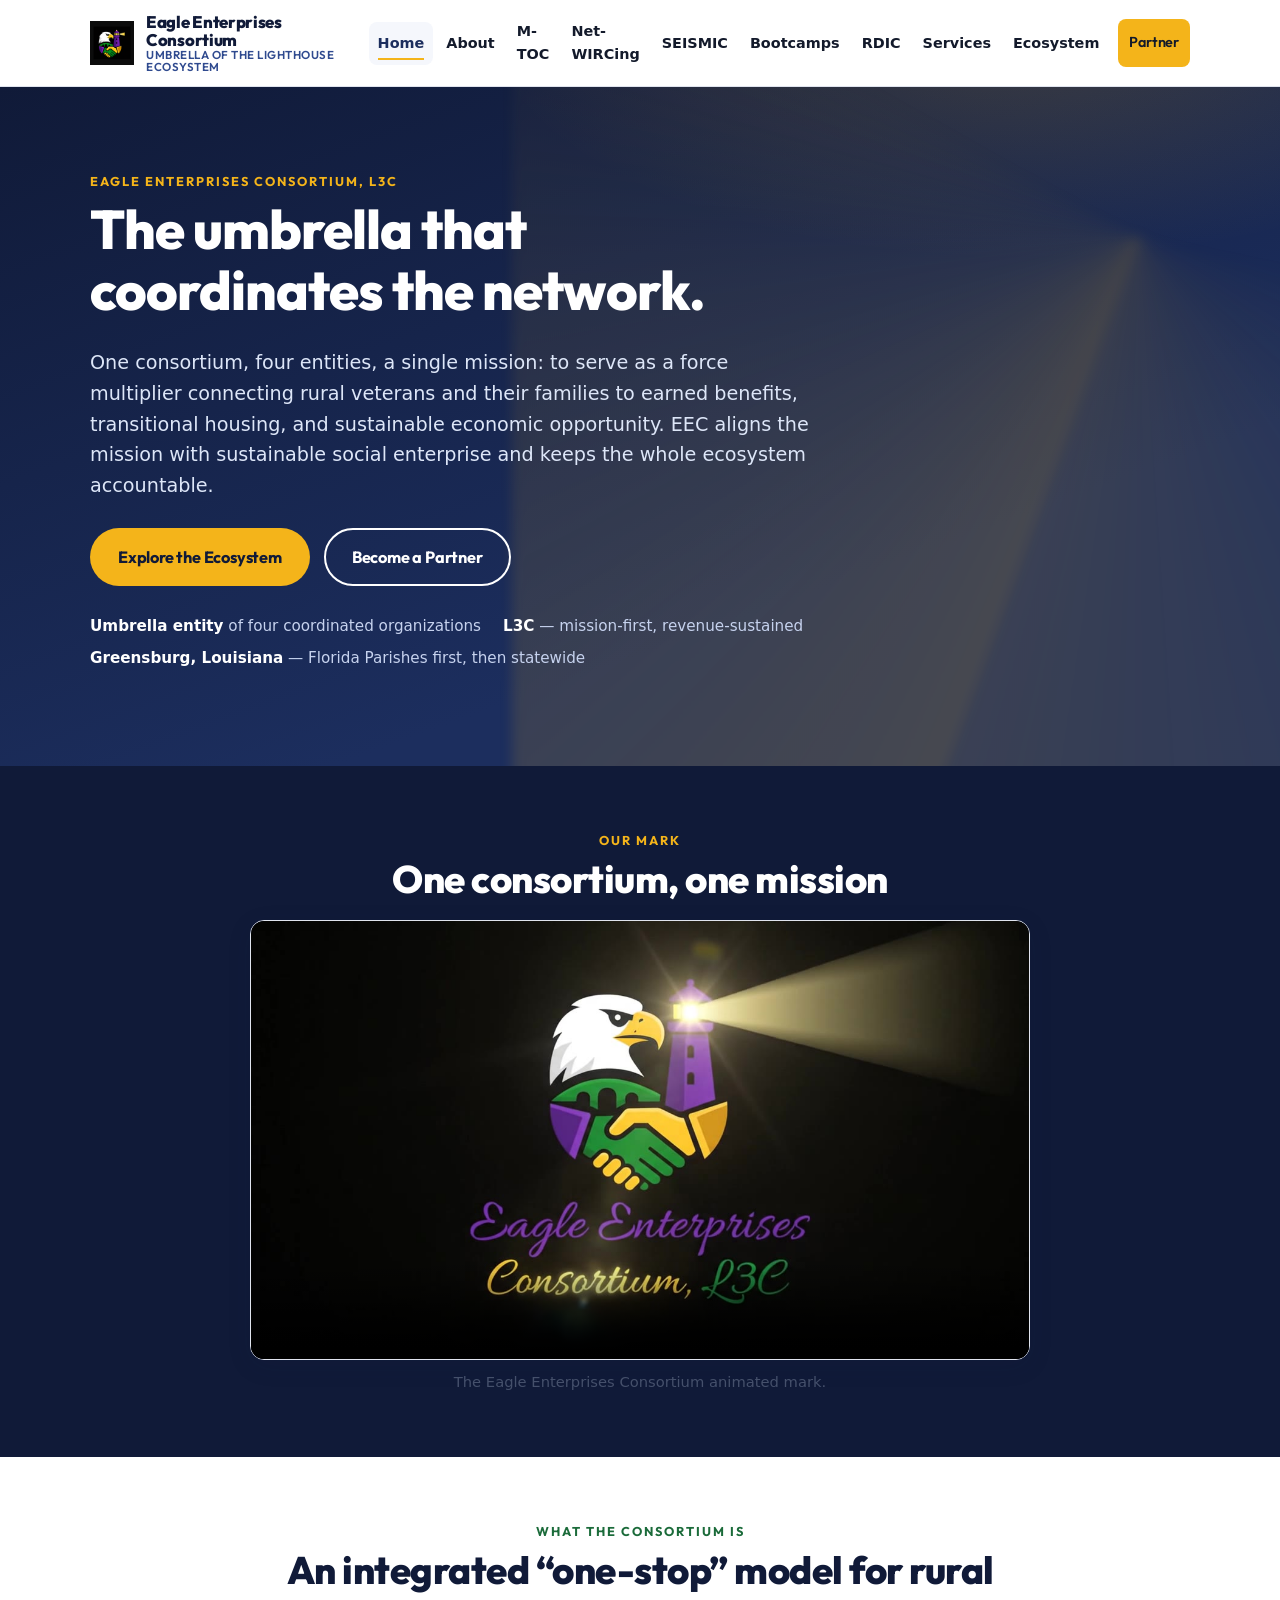
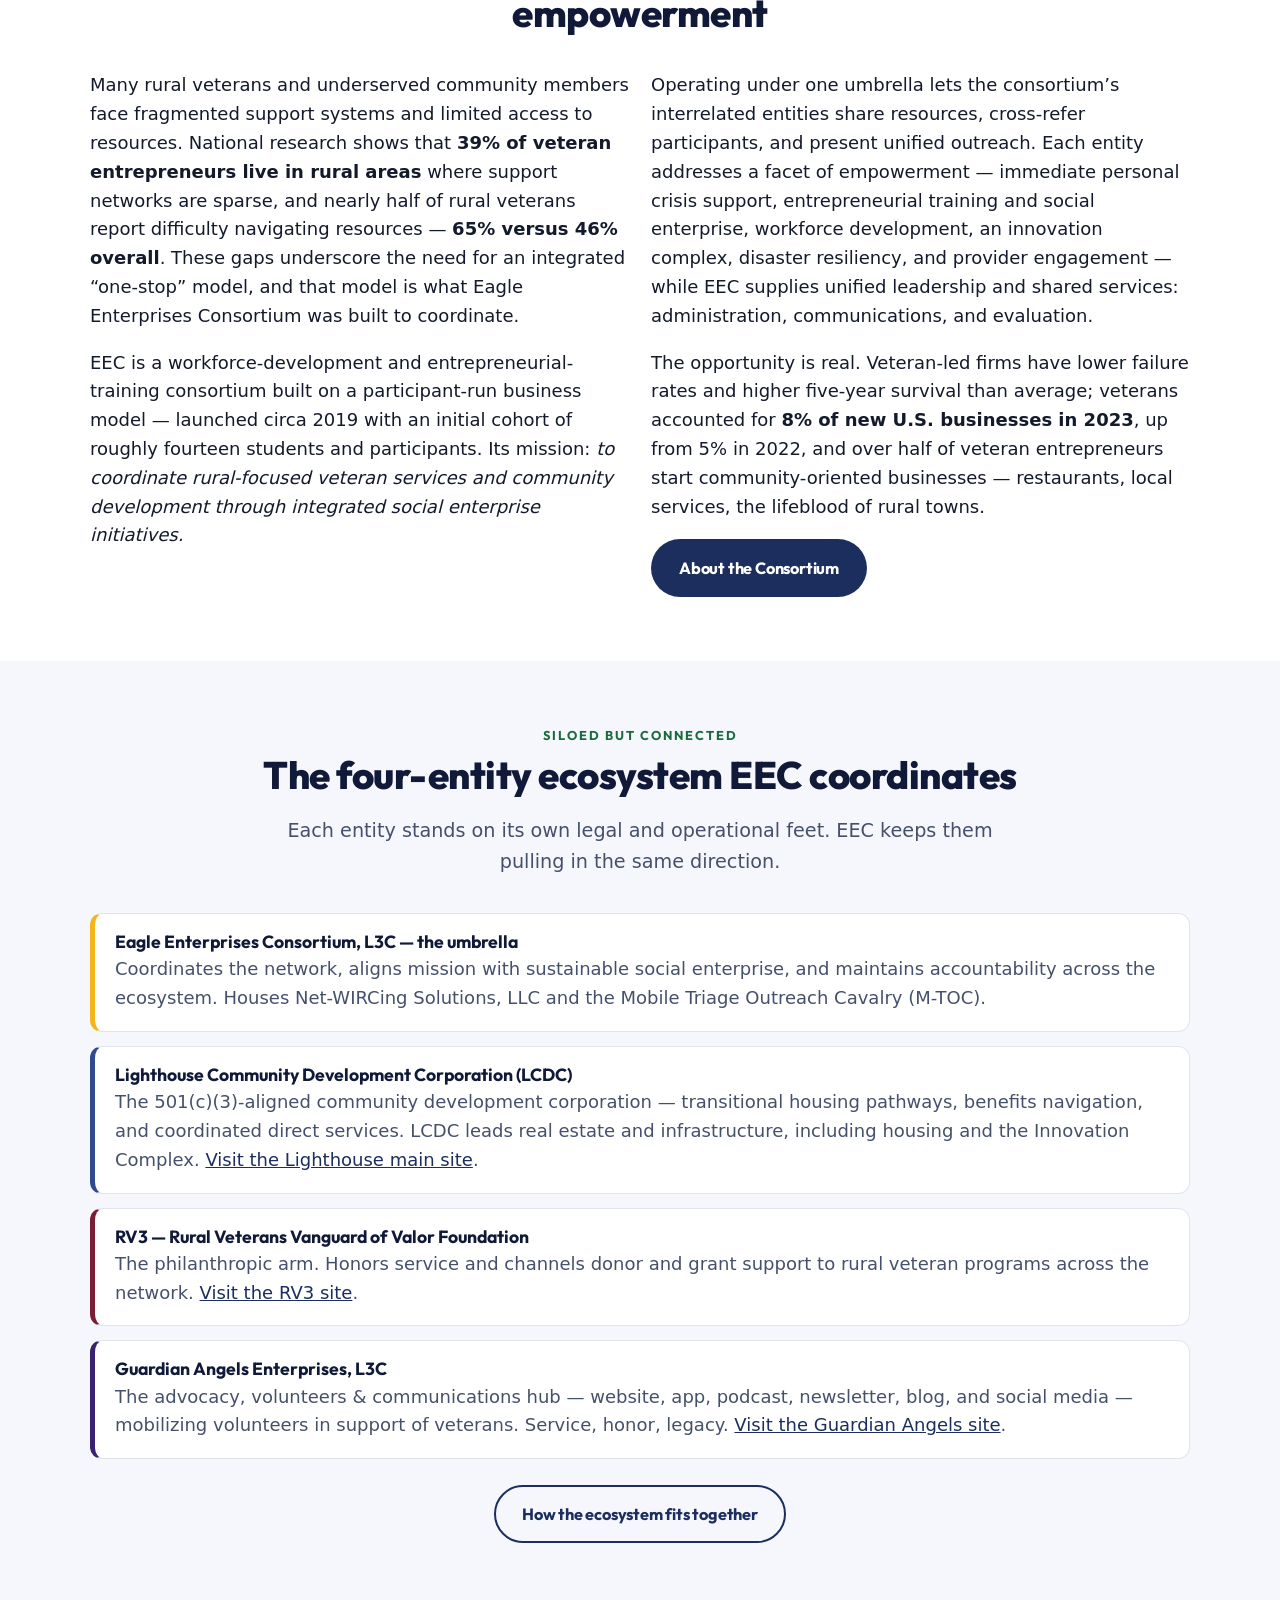
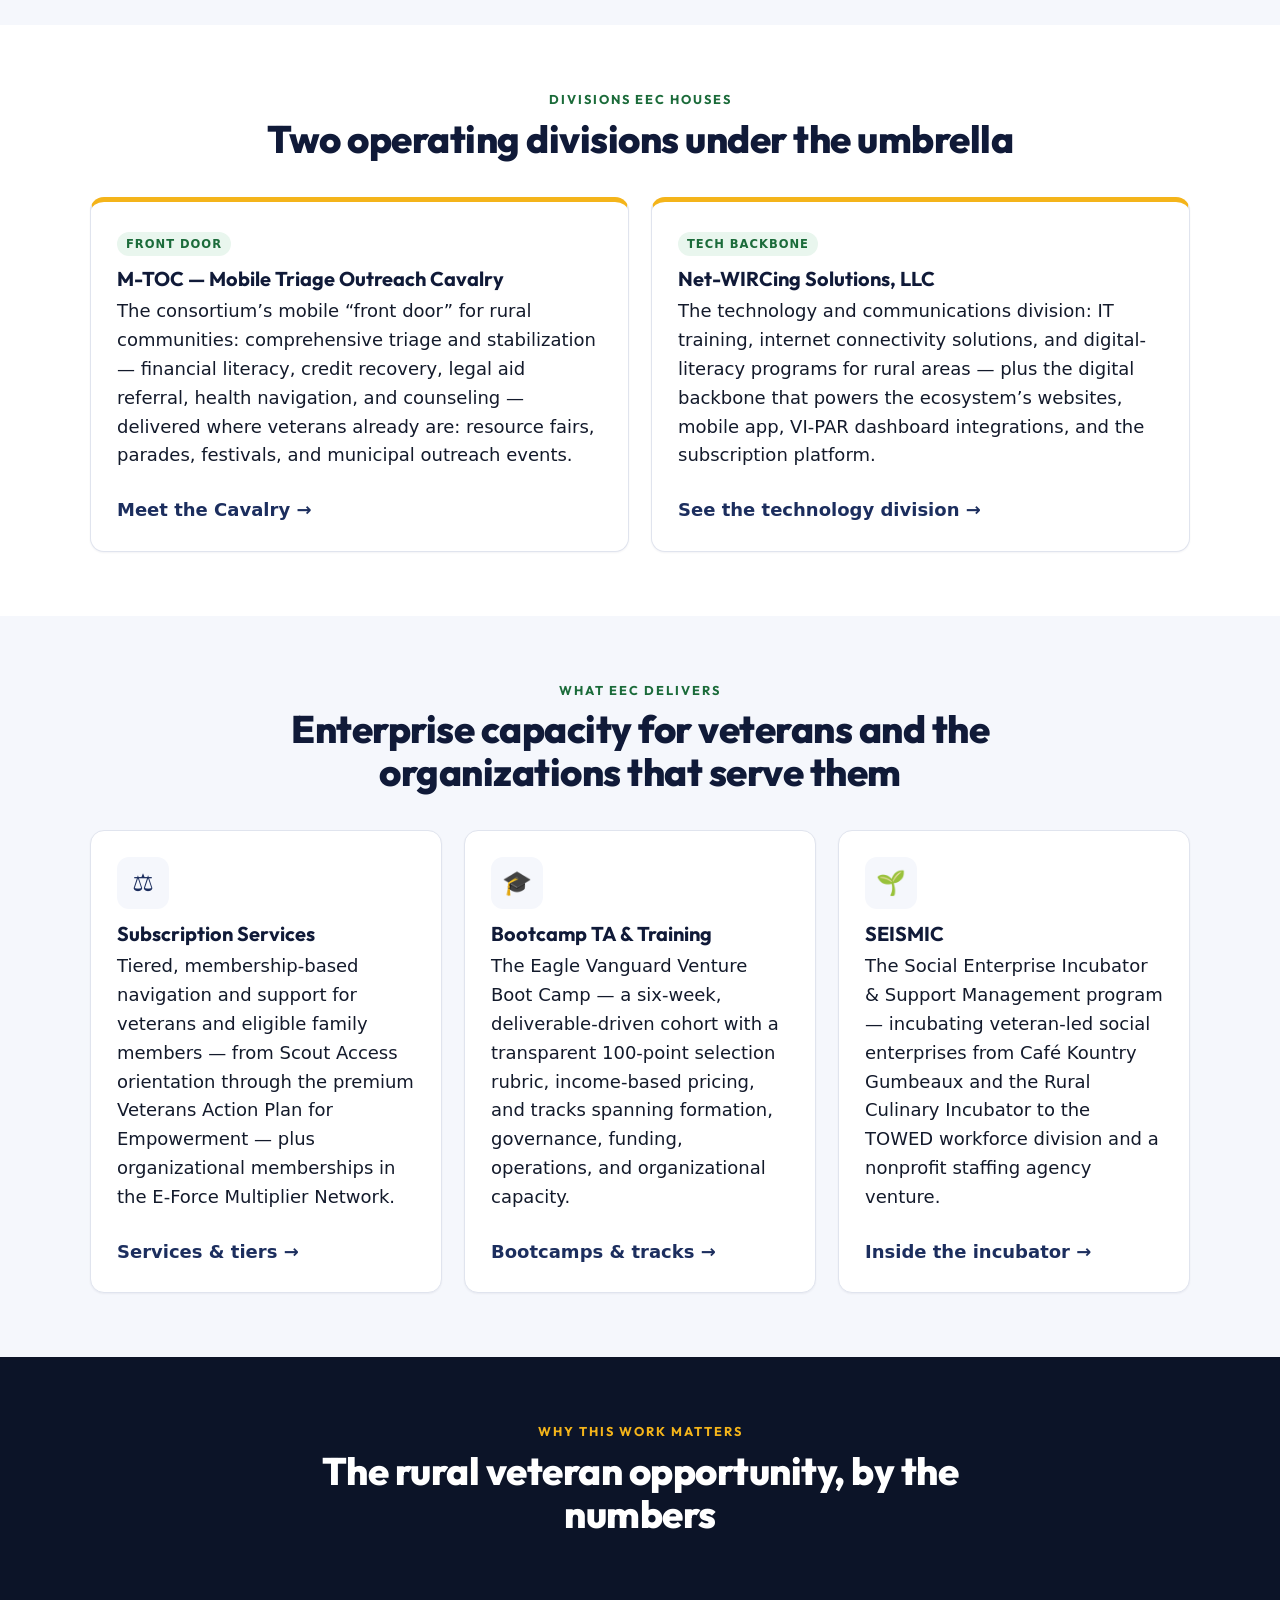
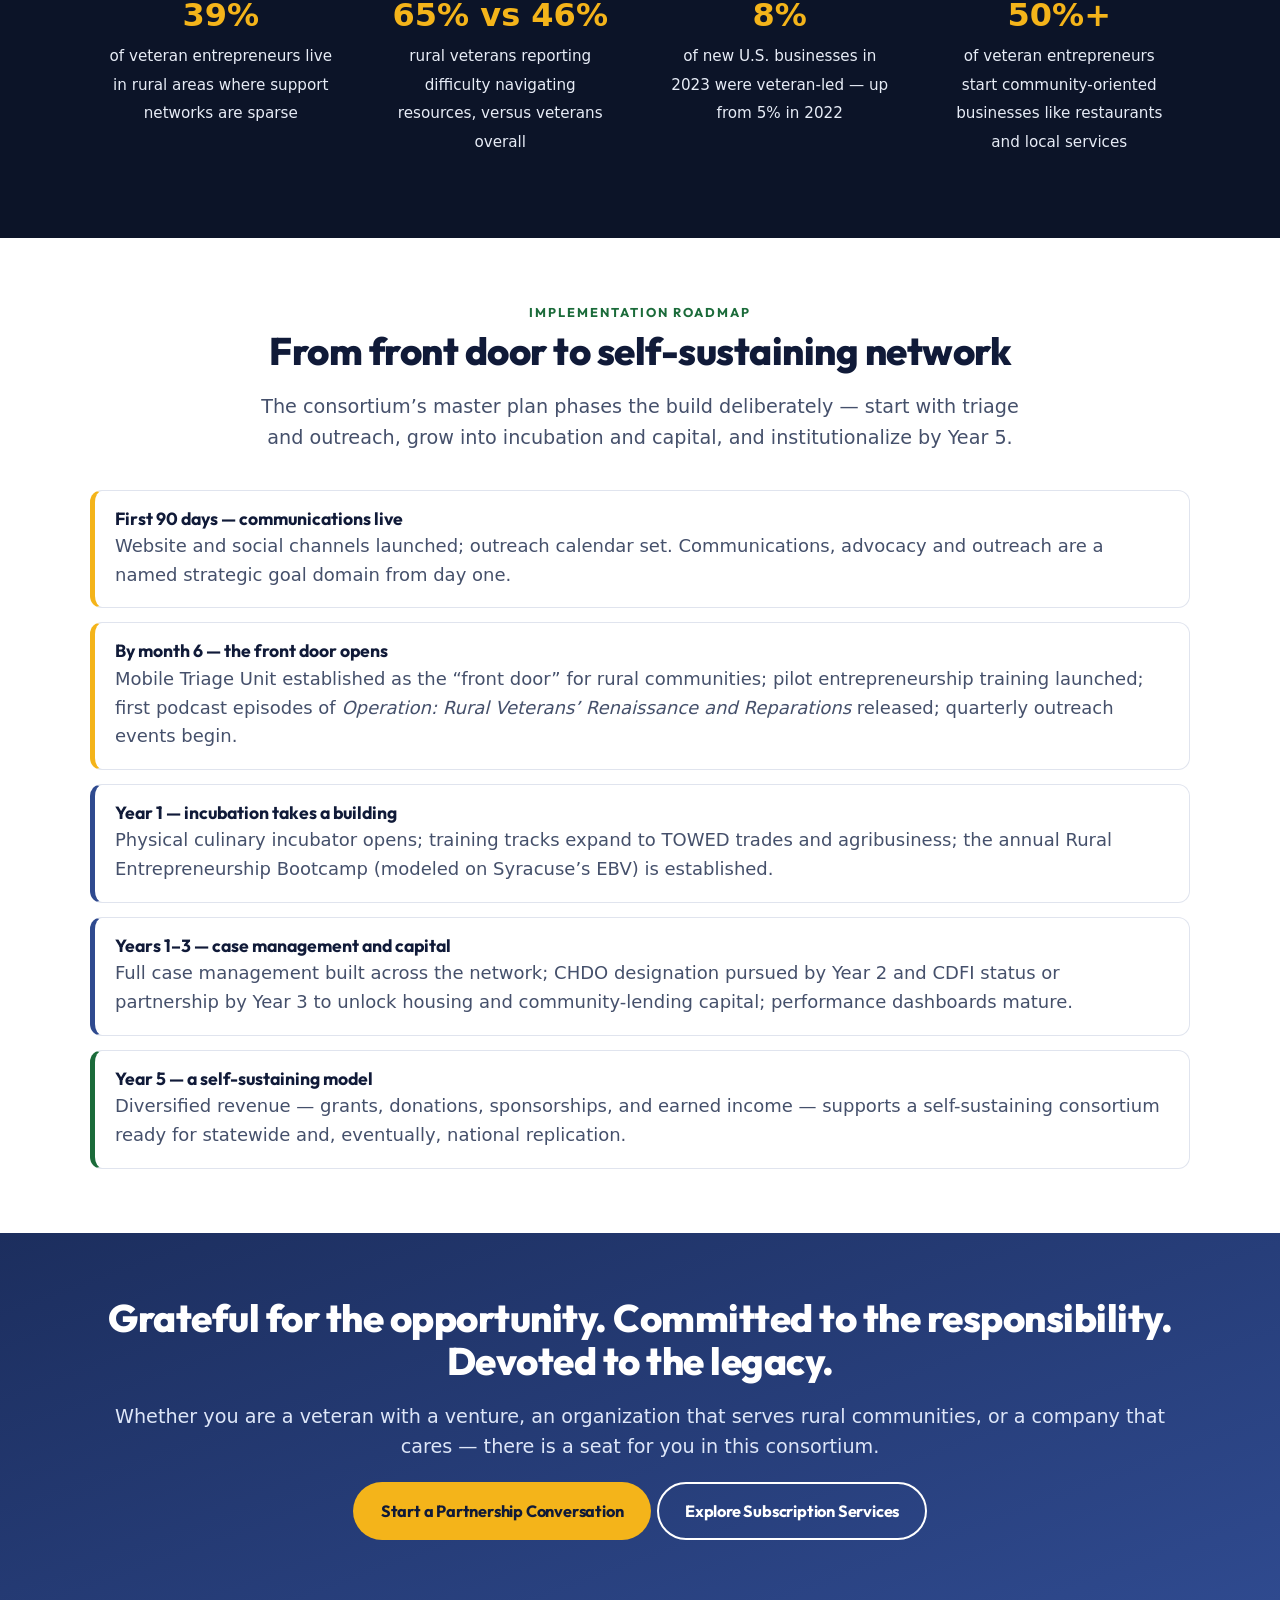
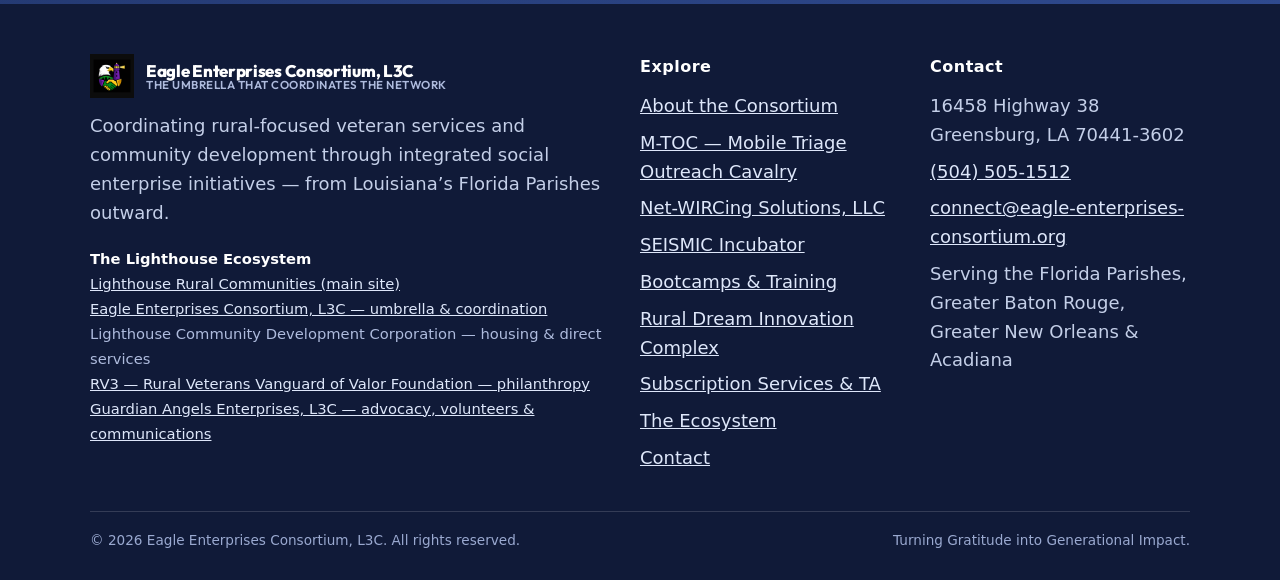
==== commit 7318dd80: "feat: wire media across the site — films, flipbooks, field footage, and imagery YouTube embeds for t" ====
--- a/index.html
+++ b/index.html
@@ -66,6 +66,19 @@
     </div>
   </section>
 
+  <section class="section" style="background:#101A38">
+    <div class="container" style="max-width:820px;text-align:center">
+      <p class="eyebrow" style="color:#F4B41A">Our mark</p>
+      <h2 style="color:#fff">One consortium, one mission</h2>
+      <figure class="media video-figure">
+        <video class="brandshot" controls preload="none" playsinline poster="assets/img/eagle-enterprises-poster.jpg" aria-label="Eagle Enterprises Consortium animated brand mark">
+          <source src="assets/img/eagle-enterprises.mp4" type="video/mp4">
+        </video>
+        <figcaption>The Eagle Enterprises Consortium animated mark.</figcaption>
+      </figure>
+    </div>
+  </section>
+
   <section class="section">
     <div class="container">
       <div class="section-head">
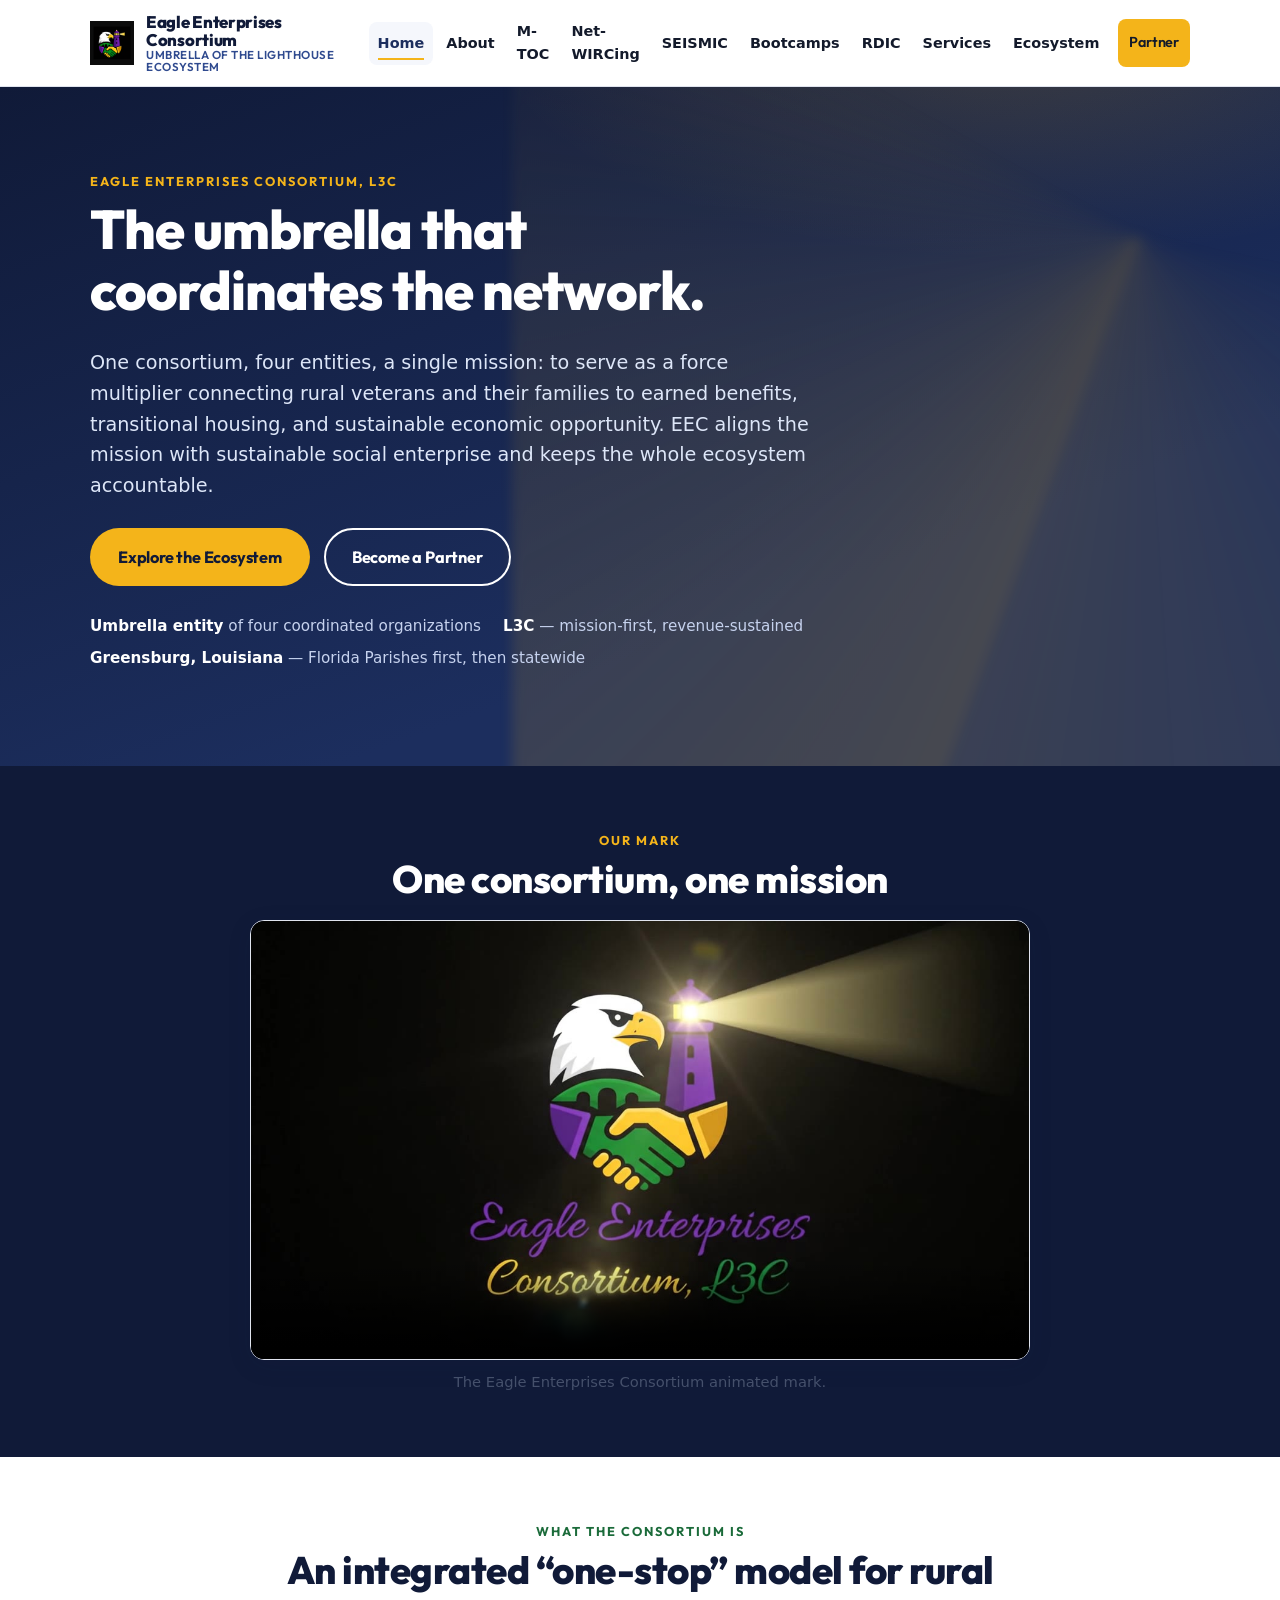
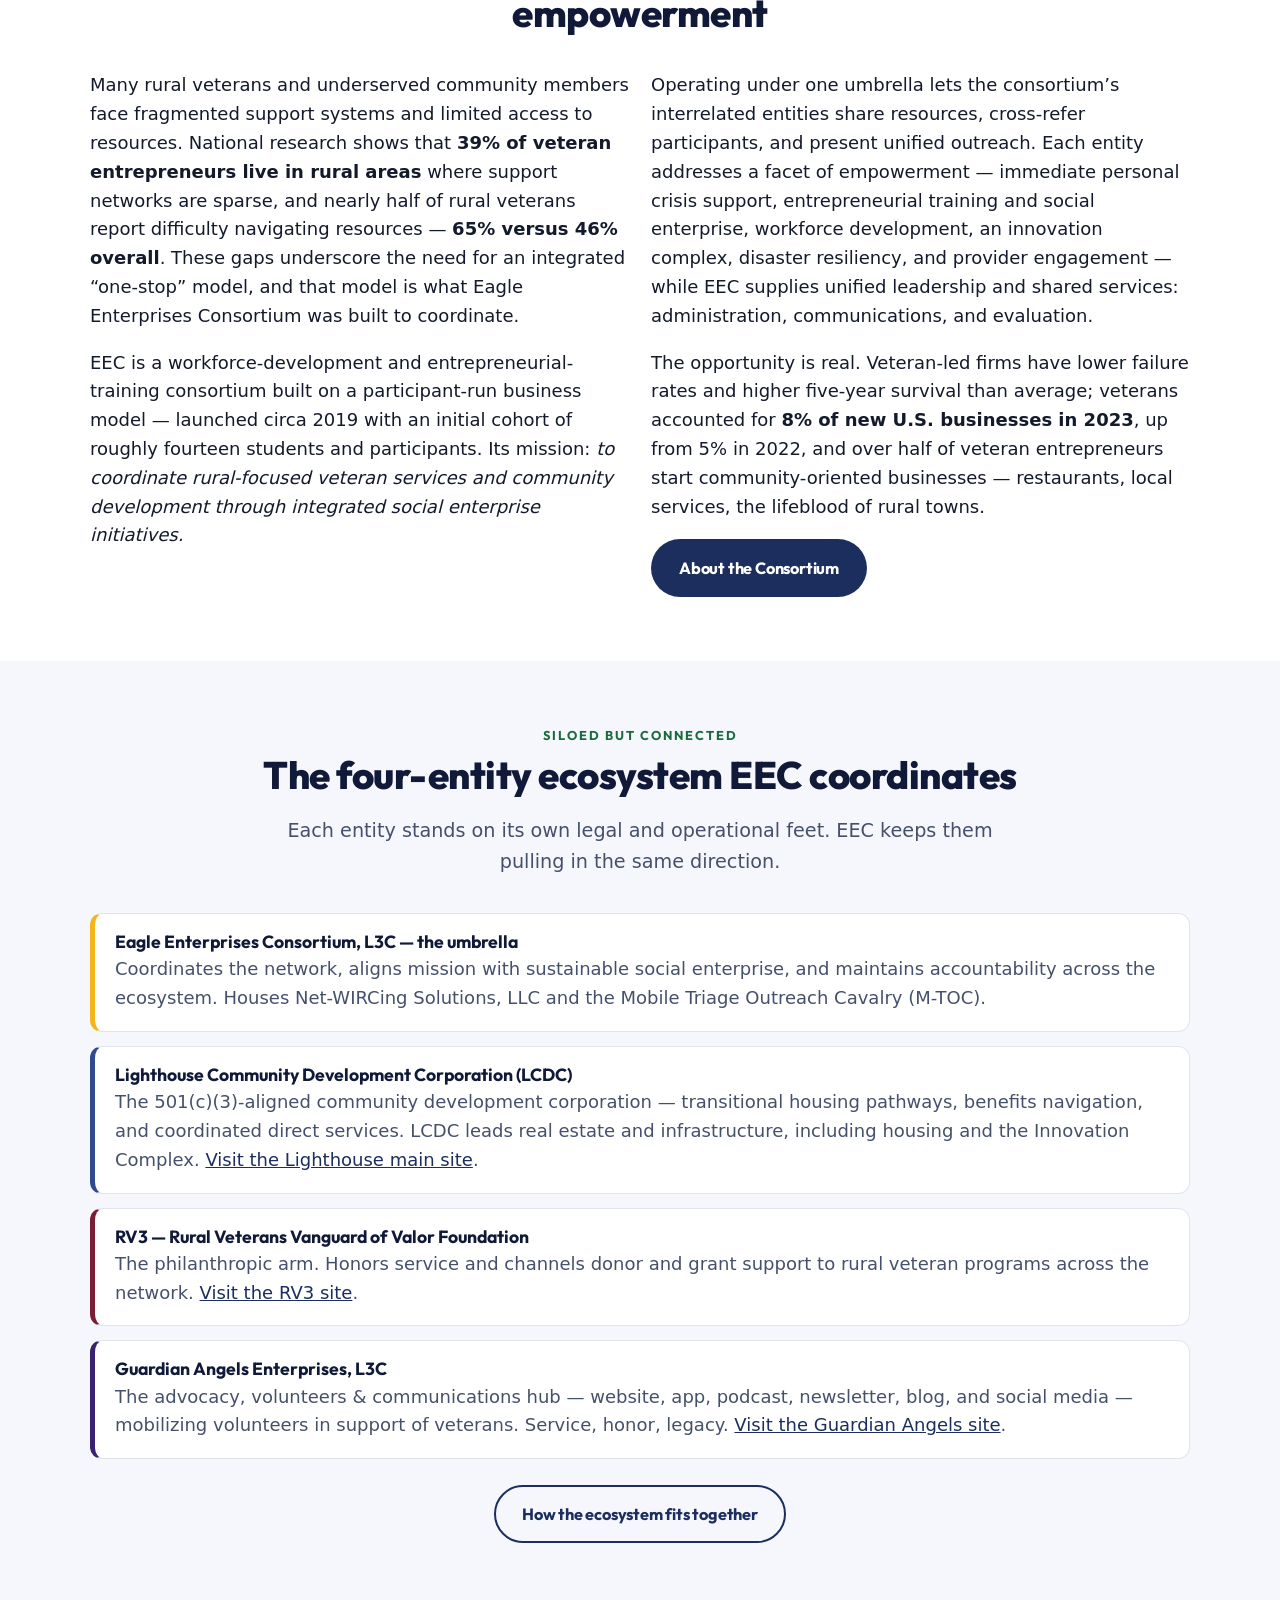
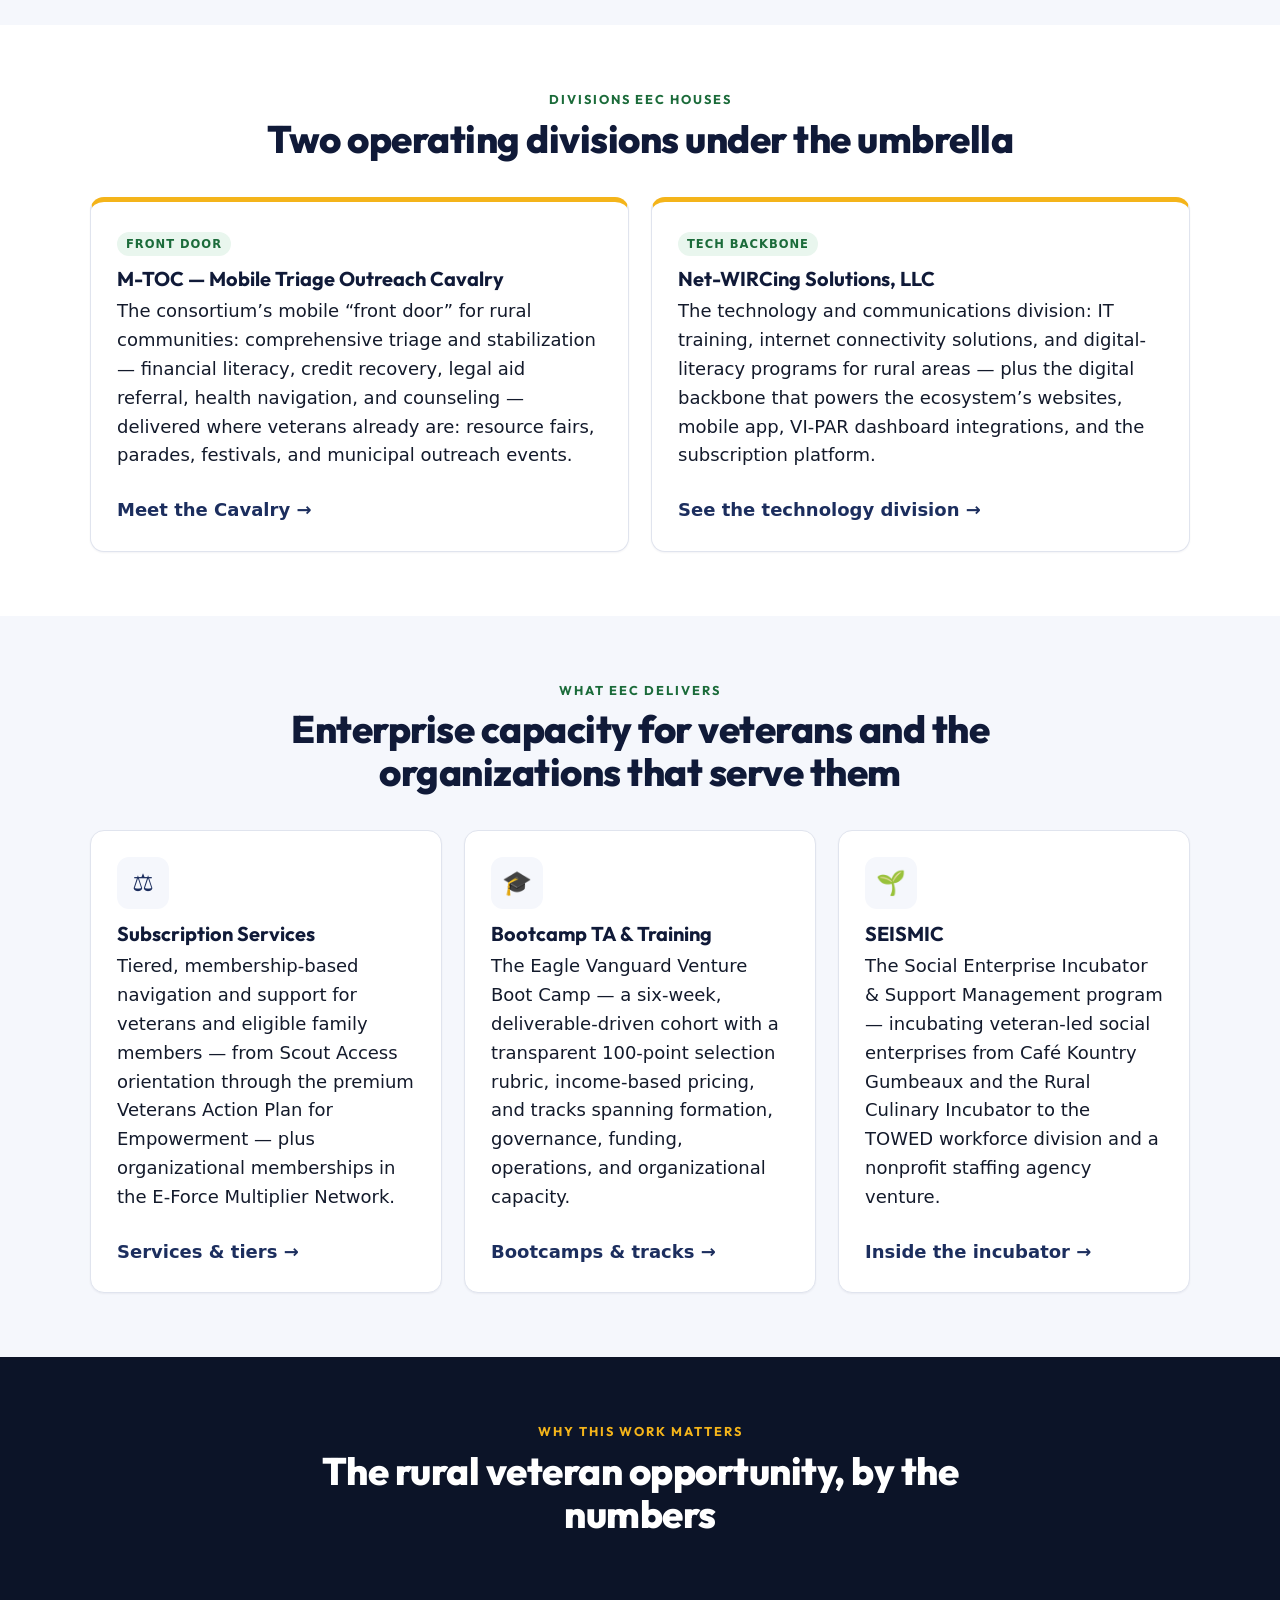
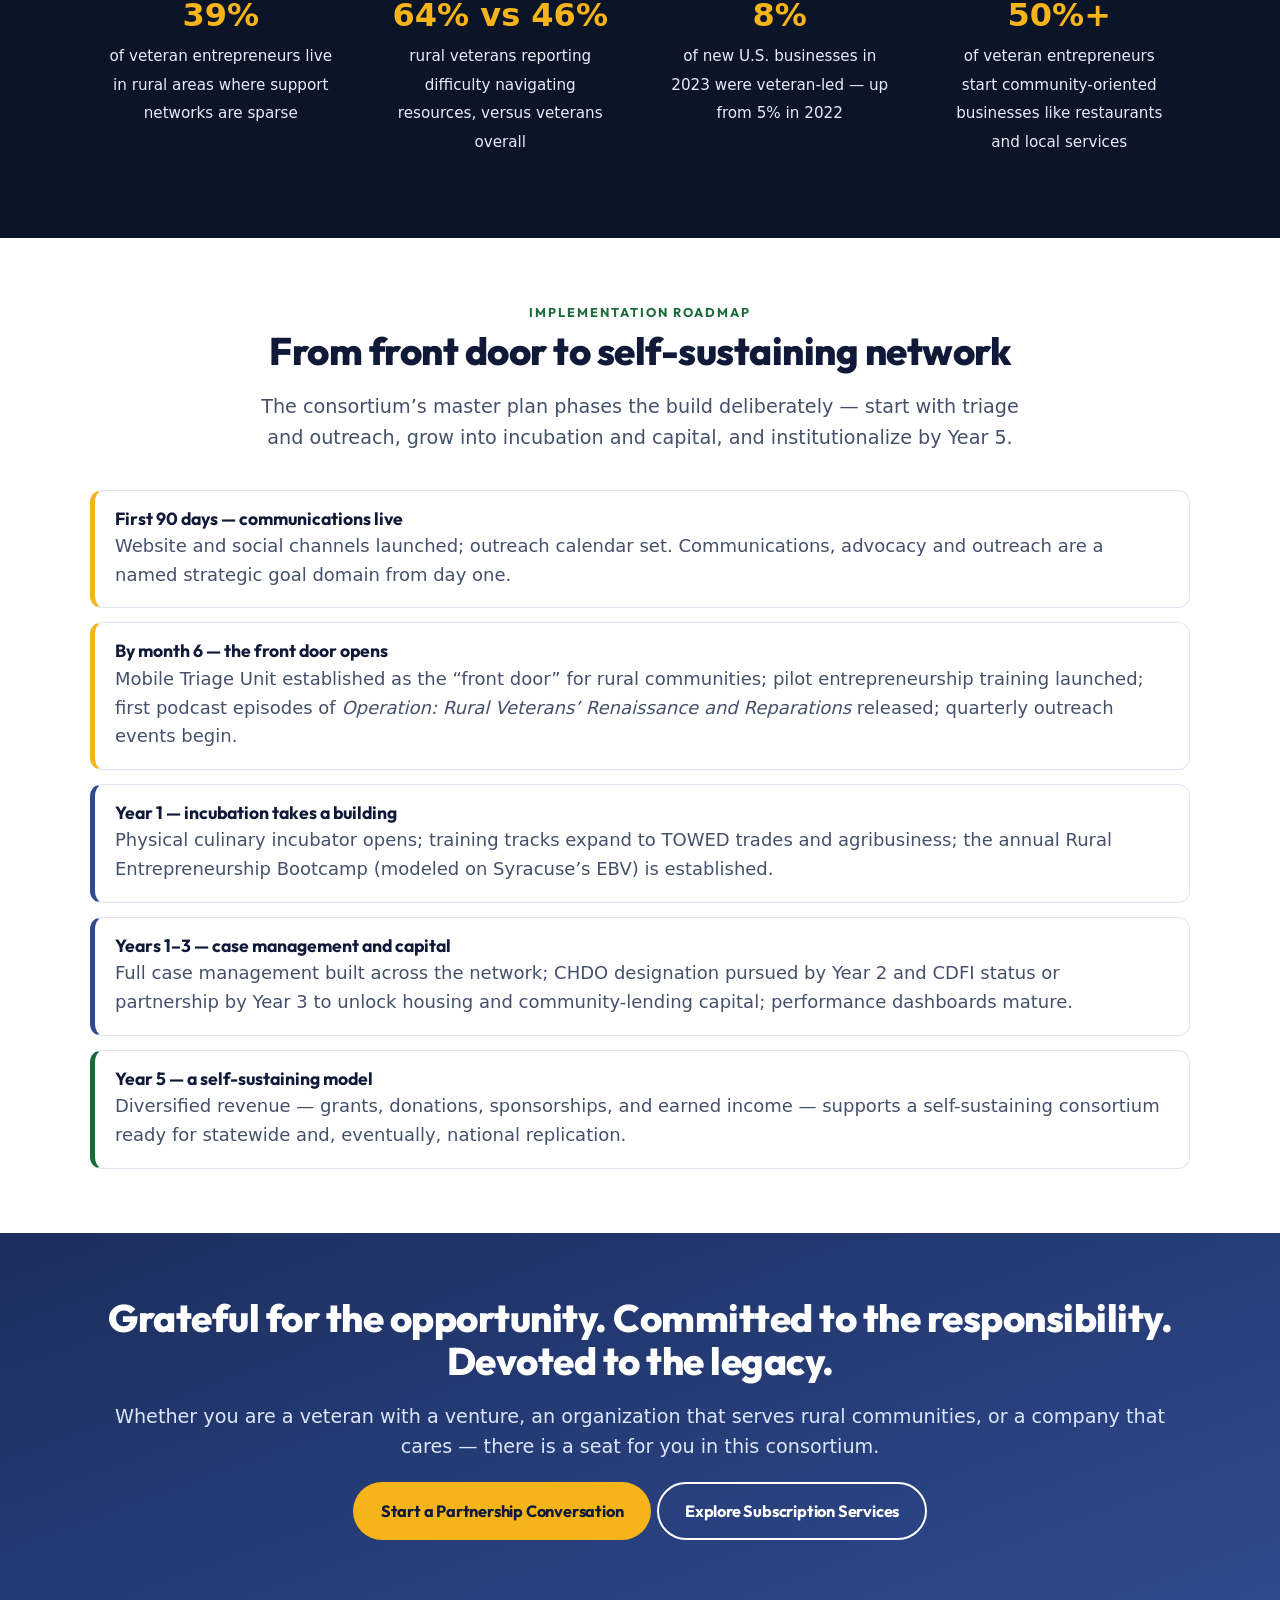
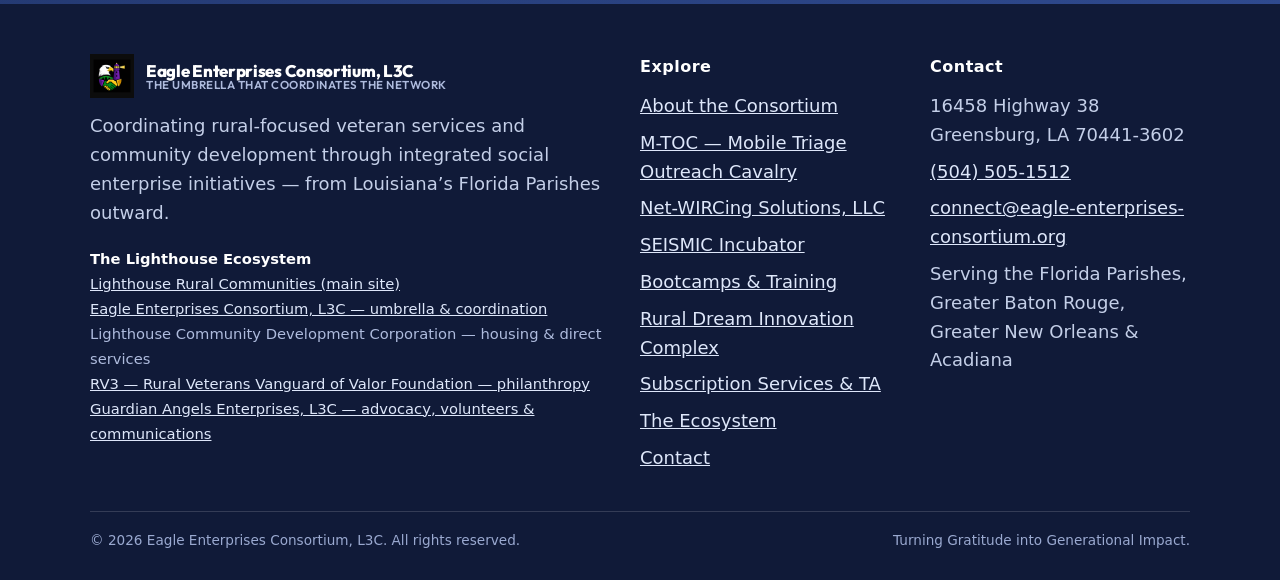
==== commit 169eed96: "Point Lighthouse main-site links at the live site (parked .org fix) Co-Authored-By: Claude Fable 5 <" ====
--- a/index.html
+++ b/index.html
@@ -138,7 +138,7 @@
             <p>The 501(c)(3)-aligned community development corporation — transitional housing
             pathways, benefits navigation, and coordinated direct services. LCDC leads real estate
             and infrastructure, including housing and the Innovation Complex.
-            <a href="https://www.lighthouseruralcommunities.org">Visit the Lighthouse main site</a>.</p>
+            <a href="https://lighthouse-rural-communities.vercel.app">Visit the Lighthouse main site</a>.</p>
           </div>
         </div>
         <div class="eco-item" style="border-left-color:#7A1F33">
@@ -310,7 +310,7 @@
         <p style="margin-top:14px">Coordinating rural-focused veteran services and community development
         through integrated social enterprise initiatives — from Louisiana&rsquo;s Florida Parishes outward.</p>
         <p class="footer-entities"><strong style="color:#fff">The Lighthouse Ecosystem</strong><br>
-          <a href="https://www.lighthouseruralcommunities.org">Lighthouse Rural Communities (main site)</a><br>
+          <a href="https://lighthouse-rural-communities.vercel.app">Lighthouse Rural Communities (main site)</a><br>
           <a href="https://eagle-enterprises-consortium.vercel.app">Eagle Enterprises Consortium, L3C — umbrella &amp; coordination</a><br>
           Lighthouse Community Development Corporation — housing &amp; direct services<br>
           <a href="https://rv3-vanguard-of-valor.vercel.app">RV3 — Rural Veterans Vanguard of Valor Foundation — philanthropy</a><br>
--- a/css/styles.css
+++ b/css/styles.css
@@ -348,3 +348,39 @@
       transition-duration: .001ms !important; scroll-behavior: auto !important; }
   .hero::before { animation: none; }
 }
+
+/* ---------- Click-to-zoom lightbox (ported from main-site memorial) ---------- */
+#glb { position: fixed; inset: 0; background: rgba(20,12,38,.93); display: none; align-items: center; justify-content: center; z-index: 9999; padding: 24px; cursor: zoom-out; }
+#glb.open { display: flex; }
+#glb img { max-width: 94vw; max-height: 90vh; border-radius: 8px; box-shadow: 0 24px 70px rgba(0,0,0,.6); }
+#glb .glb-x { position: absolute; top: 16px; right: 26px; color: #fff; font-size: 38px; line-height: 1; cursor: pointer; font-weight: 300; }
+img[data-glb] { cursor: zoom-in; }
+
+/* === FX pack: consistent motion across the ecosystem === */
+#fx-progress { position: fixed; top: 0; left: 0; height: 3px; width: 0;
+  background: linear-gradient(90deg, var(--gold-500), var(--gold-600)); z-index: 300;
+  border-radius: 0 2px 2px 0; pointer-events: none; }
+.site-header { transition: box-shadow .3s ease; }
+.site-header.fx-scrolled { box-shadow: 0 6px 24px -12px rgba(10,10,30,.35); }
+.fx-reveal { opacity: 0; transform: translateY(18px);
+  transition: opacity .6s ease, transform .6s cubic-bezier(.22,.9,.36,1); }
+.fx-reveal.fx-in { opacity: 1; transform: none; }
+.card:not(.door-card) { position: relative; overflow: hidden; }
+.card:not(.door-card)::before { content: ""; position: absolute; top: 0; left: -80%;
+  width: 55%; height: 100%; transform: skewX(-18deg); pointer-events: none;
+  background: linear-gradient(105deg, transparent 20%, rgba(255,255,255,.4), transparent 80%);
+  transition: left .65s ease; z-index: 1; }
+.card:not(.door-card):hover::before { left: 130%; }
+.card:hover { border-color: var(--gold-500); }
+figure.media img { transition: transform .55s cubic-bezier(.22,.9,.36,1); }
+figure.media:hover img { transform: scale(1.03); }
+.hero-seal { animation: fx-float 6s ease-in-out infinite; }
+@keyframes fx-float { 0%,100% { transform: translateY(0); } 50% { transform: translateY(-8px); } }
+.btn { transition: transform .2s ease, box-shadow .2s ease, background .2s ease, color .2s ease; }
+.btn:hover { transform: translateY(-2px); box-shadow: 0 8px 20px -8px rgba(10,10,30,.45); }
+@media (prefers-reduced-motion: reduce) {
+  .fx-reveal { opacity: 1; transform: none; transition: none; }
+  .hero-seal { animation: none; }
+  .card:not(.door-card)::before { display: none; }
+  figure.media:hover img, .btn:hover { transform: none; }
+}
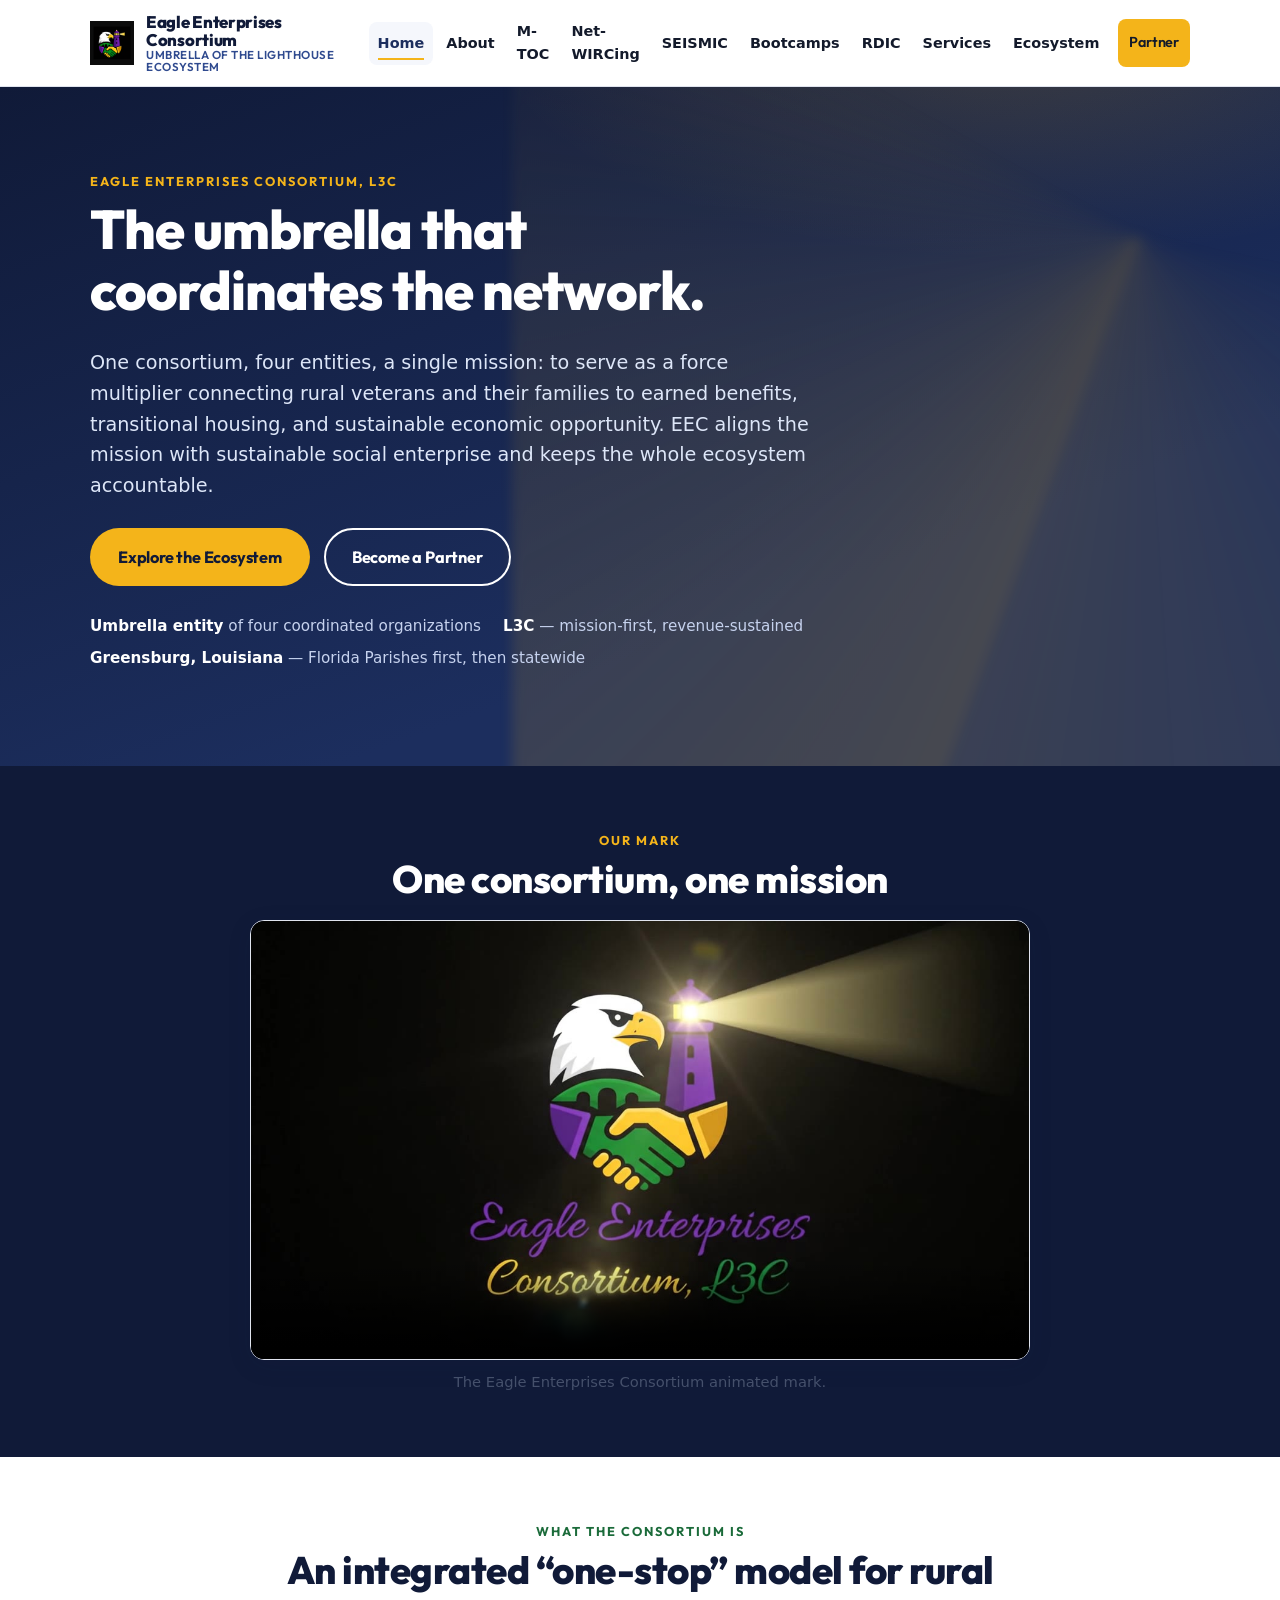
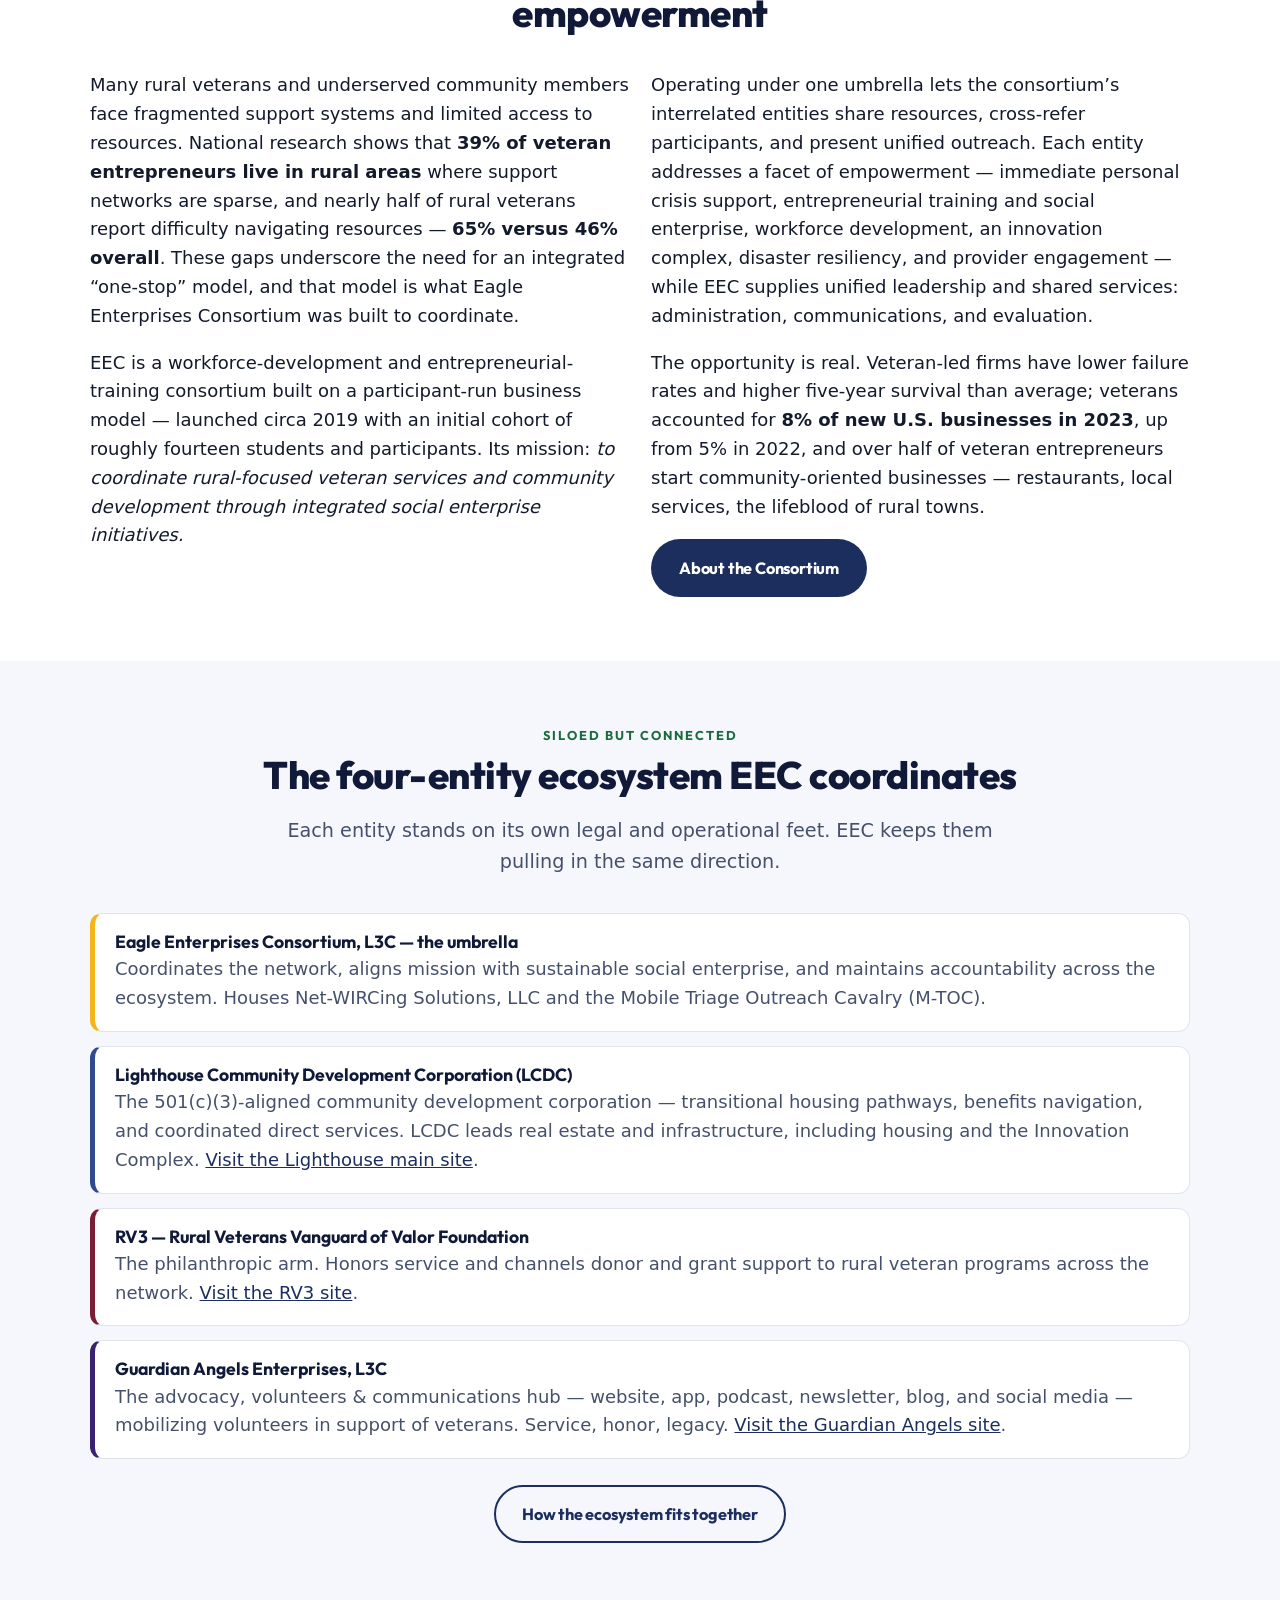
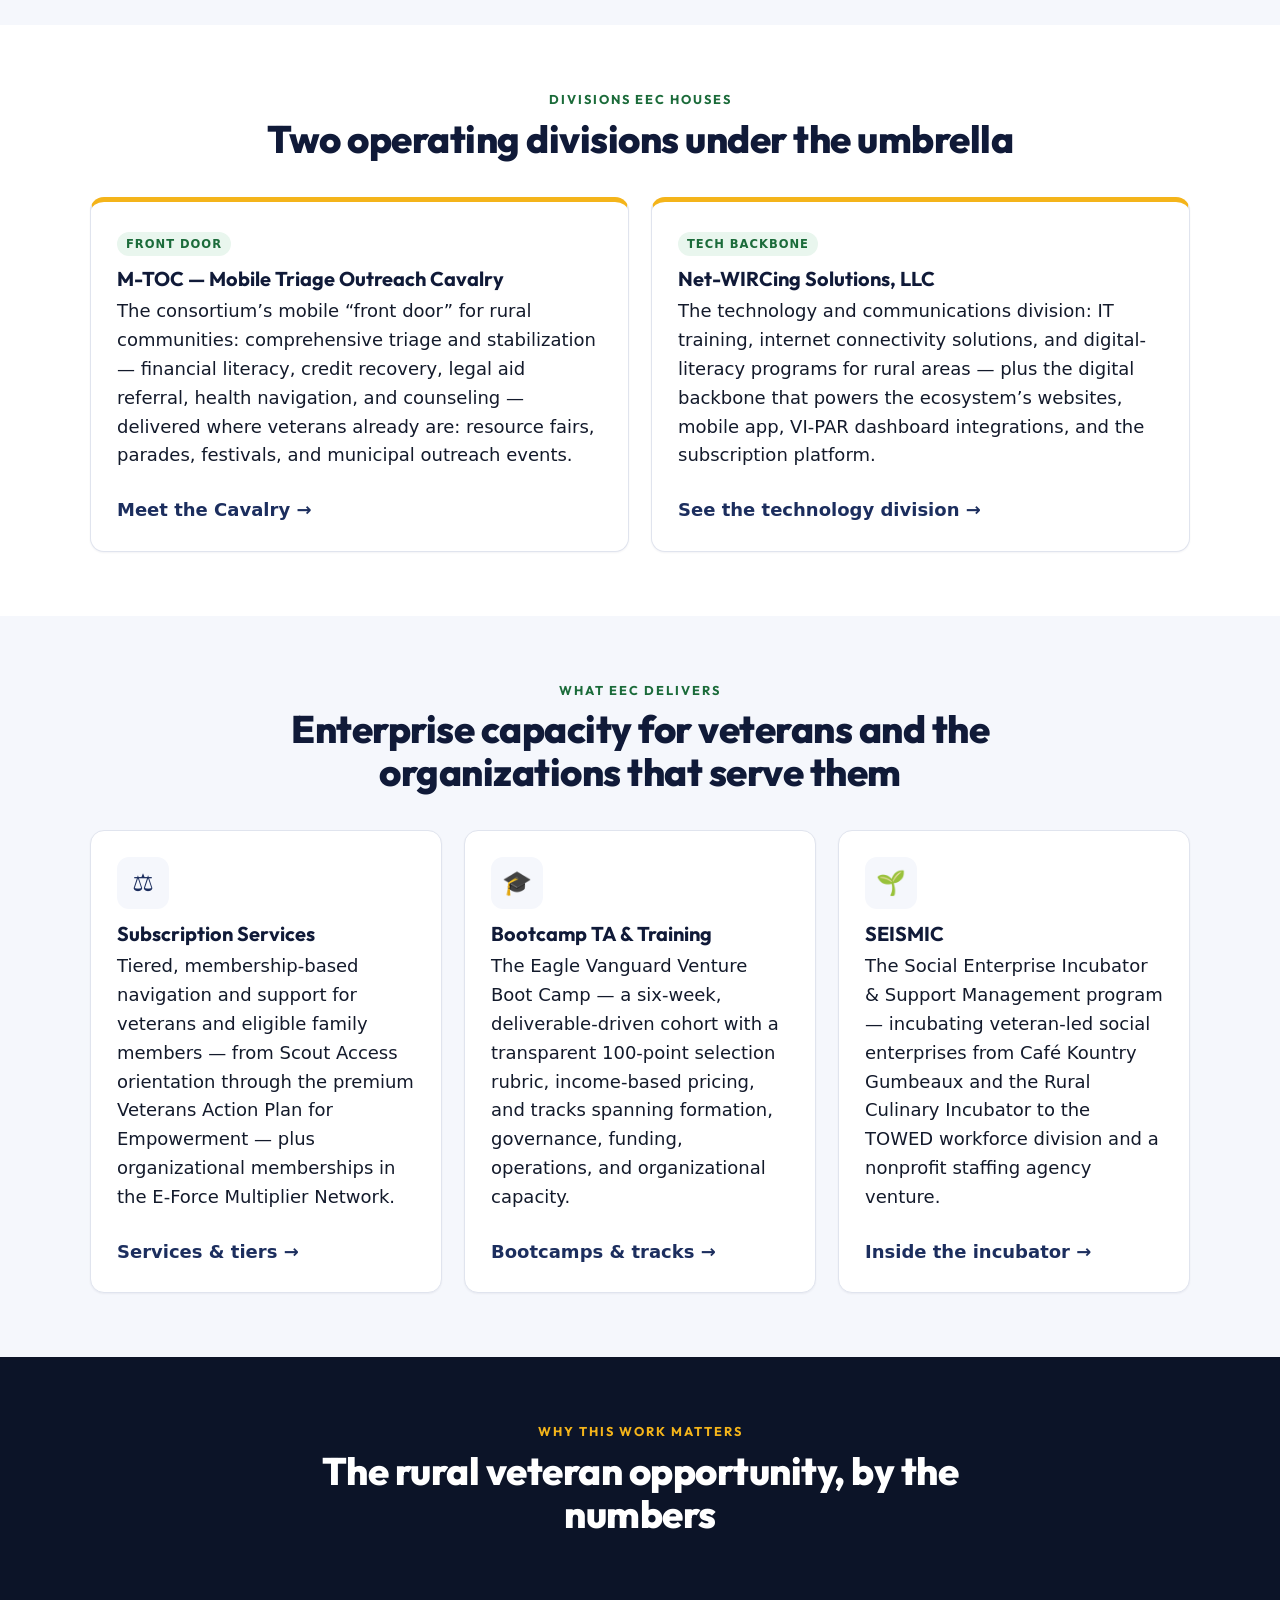
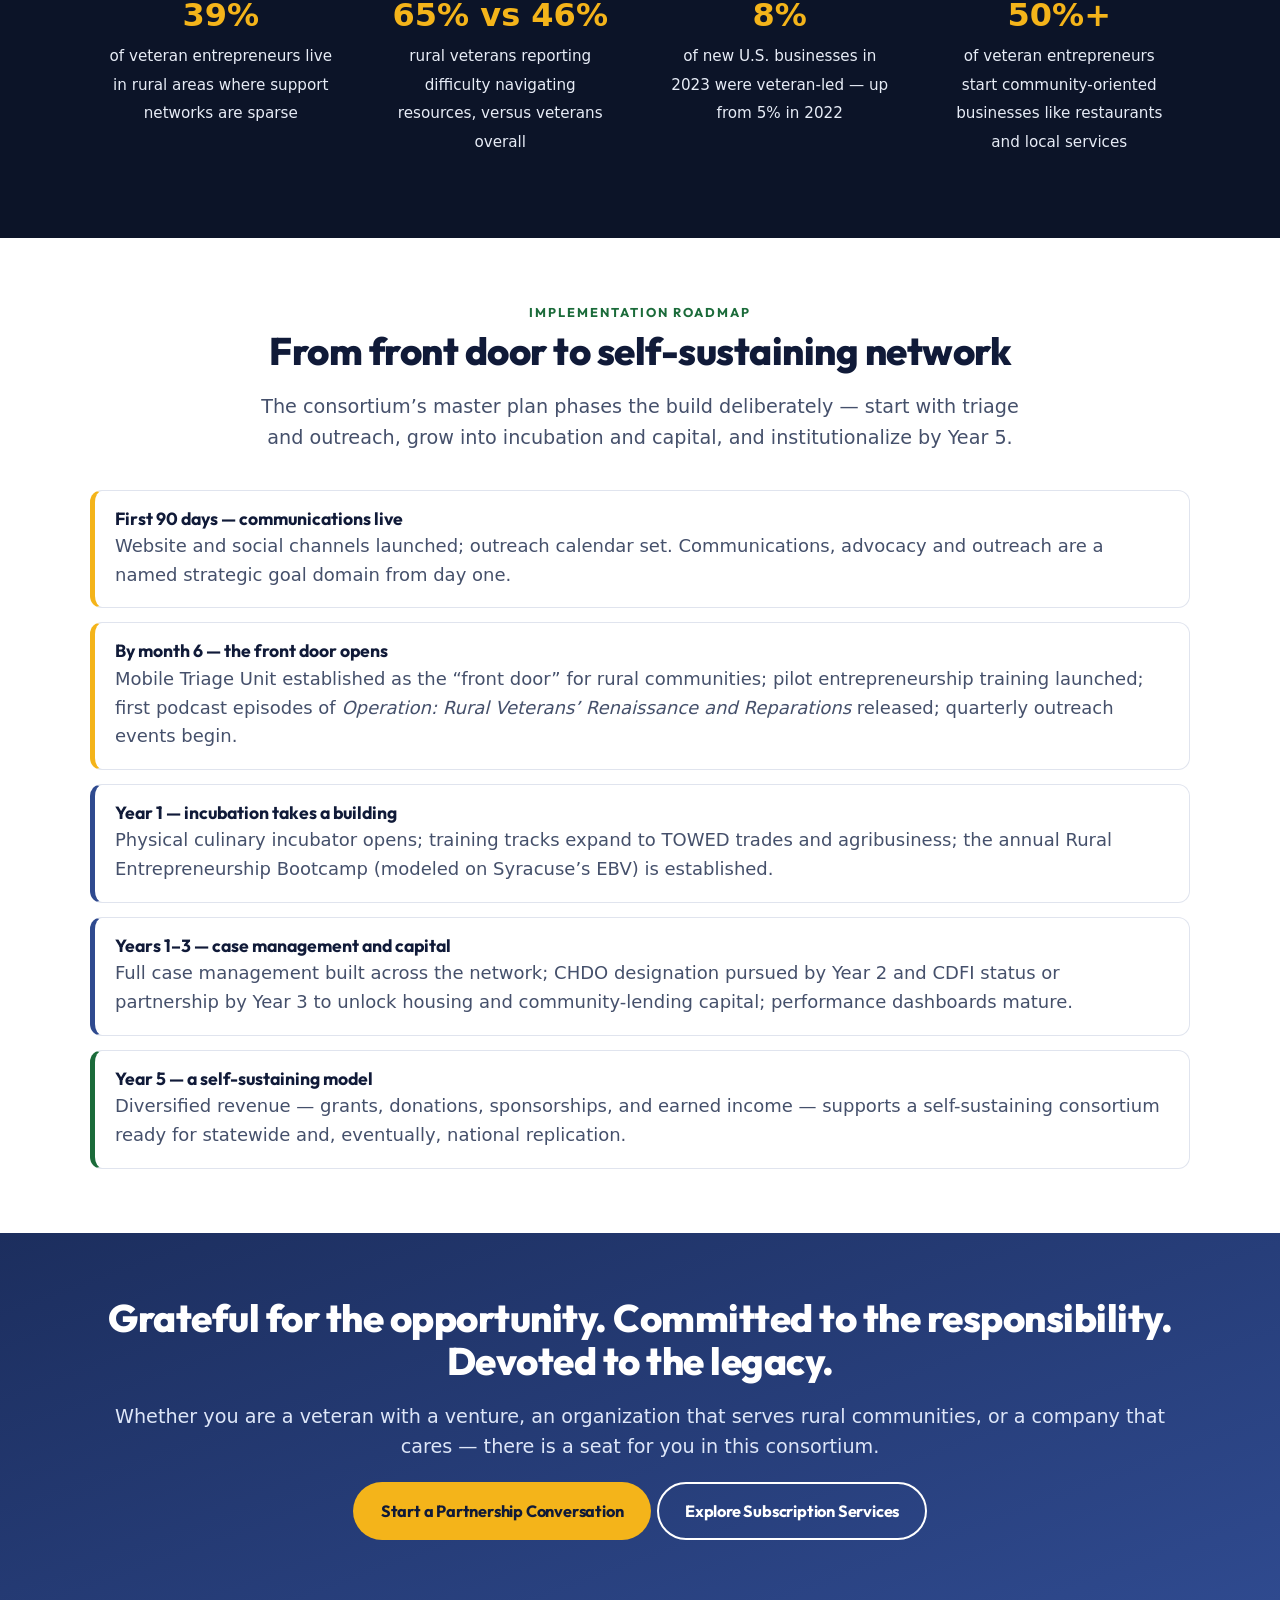
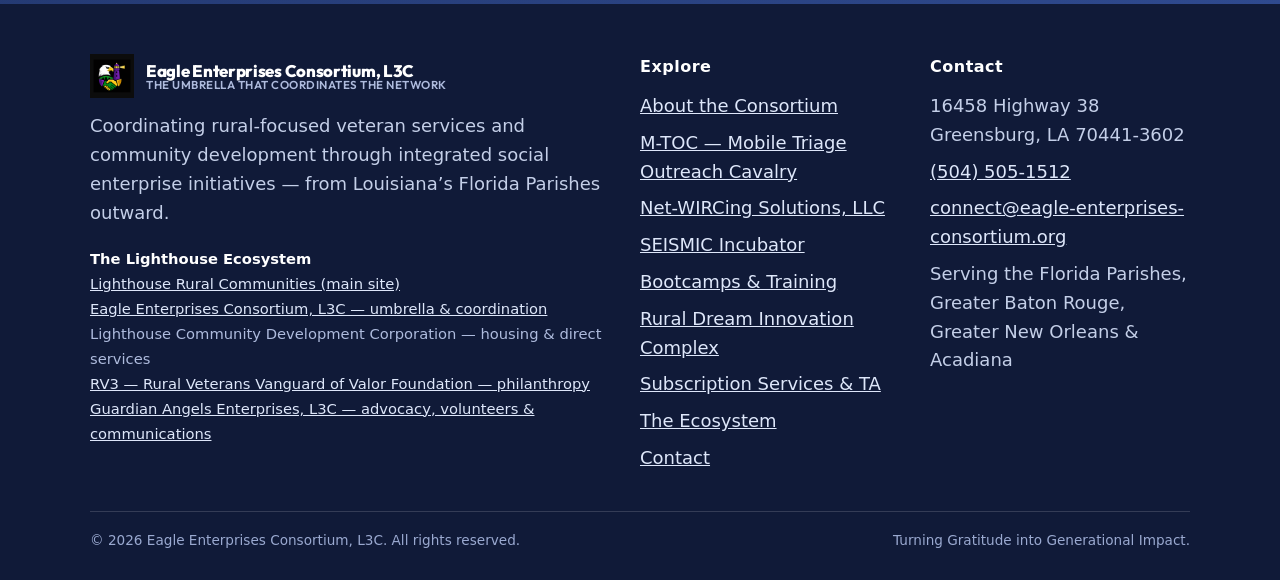
==== commit 7f615bf4: "Point site at production domain — swap .vercel.app placeholders for real domains Co-Authored-By: Cla" ====
--- a/index.html
+++ b/index.html
@@ -5,12 +5,12 @@
   <meta name="viewport" content="width=device-width, initial-scale=1.0">
   <title>Eagle Enterprises Consortium, L3C — The Umbrella of the Lighthouse Rural-Veterans Ecosystem</title>
   <meta name="description" content="Eagle Enterprises Consortium, L3C coordinates the Lighthouse rural-veterans ecosystem in Louisiana — housing Net-WIRCing Solutions and M-TOC, and delivering subscription services, bootcamp training, and the SEISMIC social-enterprise incubator.">
-  <link rel="canonical" href="https://eagle-enterprises-consortium.vercel.app/">
+  <link rel="canonical" href="https://www.eagleenterprisesconsortiuml3c.org/">
   <meta property="og:type" content="website">
   <meta property="og:site_name" content="Eagle Enterprises Consortium, L3C">
   <meta property="og:title" content="Eagle Enterprises Consortium, L3C — The Umbrella of the Lighthouse Rural-Veterans Ecosystem">
   <meta property="og:description" content="Eagle Enterprises Consortium, L3C coordinates the Lighthouse rural-veterans ecosystem in Louisiana — housing Net-WIRCing Solutions and M-TOC, and delivering subscription services, bootcamp training, and the SEISMIC social-enterprise incubator.">
-  <meta property="og:url" content="https://eagle-enterprises-consortium.vercel.app/">
+  <meta property="og:url" content="https://www.eagleenterprisesconsortiuml3c.org/">
   <meta name="theme-color" content="#101A38">
   <link rel="icon" type="image/png" href="assets/logo.png">
   <link rel="stylesheet" href="css/styles.css">
@@ -146,7 +146,7 @@
             <h3>RV3 — Rural Veterans Vanguard of Valor Foundation</h3>
             <p>The philanthropic arm. Honors service and channels donor and grant support to rural
             veteran programs across the network.
-            <a href="https://rv3-vanguard-of-valor.vercel.app">Visit the RV3 site</a>.</p>
+            <a href="https://www.rv3vanguardofvalor.org">Visit the RV3 site</a>.</p>
           </div>
         </div>
         <div class="eco-item" style="border-left-color:#3B2270">
@@ -154,7 +154,7 @@
             <h3>Guardian Angels Enterprises, L3C</h3>
             <p>The advocacy, volunteers &amp; communications hub — website, app, podcast, newsletter,
             blog, and social media — mobilizing volunteers in support of veterans. Service, honor, legacy.
-            <a href="https://guardian-angels-enterprises.vercel.app">Visit the Guardian Angels site</a>.</p>
+            <a href="https://www.guardianangelsenterprises.org">Visit the Guardian Angels site</a>.</p>
           </div>
         </div>
       </div>
@@ -311,10 +311,10 @@
         through integrated social enterprise initiatives — from Louisiana&rsquo;s Florida Parishes outward.</p>
         <p class="footer-entities"><strong style="color:#fff">The Lighthouse Ecosystem</strong><br>
           <a href="https://lighthouse-rural-communities.vercel.app">Lighthouse Rural Communities (main site)</a><br>
-          <a href="https://eagle-enterprises-consortium.vercel.app">Eagle Enterprises Consortium, L3C — umbrella &amp; coordination</a><br>
+          <a href="https://www.eagleenterprisesconsortiuml3c.org">Eagle Enterprises Consortium, L3C — umbrella &amp; coordination</a><br>
           Lighthouse Community Development Corporation — housing &amp; direct services<br>
-          <a href="https://rv3-vanguard-of-valor.vercel.app">RV3 — Rural Veterans Vanguard of Valor Foundation — philanthropy</a><br>
-          <a href="https://guardian-angels-enterprises.vercel.app">Guardian Angels Enterprises, L3C — advocacy, volunteers &amp; communications</a>
+          <a href="https://www.rv3vanguardofvalor.org">RV3 — Rural Veterans Vanguard of Valor Foundation — philanthropy</a><br>
+          <a href="https://www.guardianangelsenterprises.org">Guardian Angels Enterprises, L3C — advocacy, volunteers &amp; communications</a>
         </p>
       </div>
       <div>
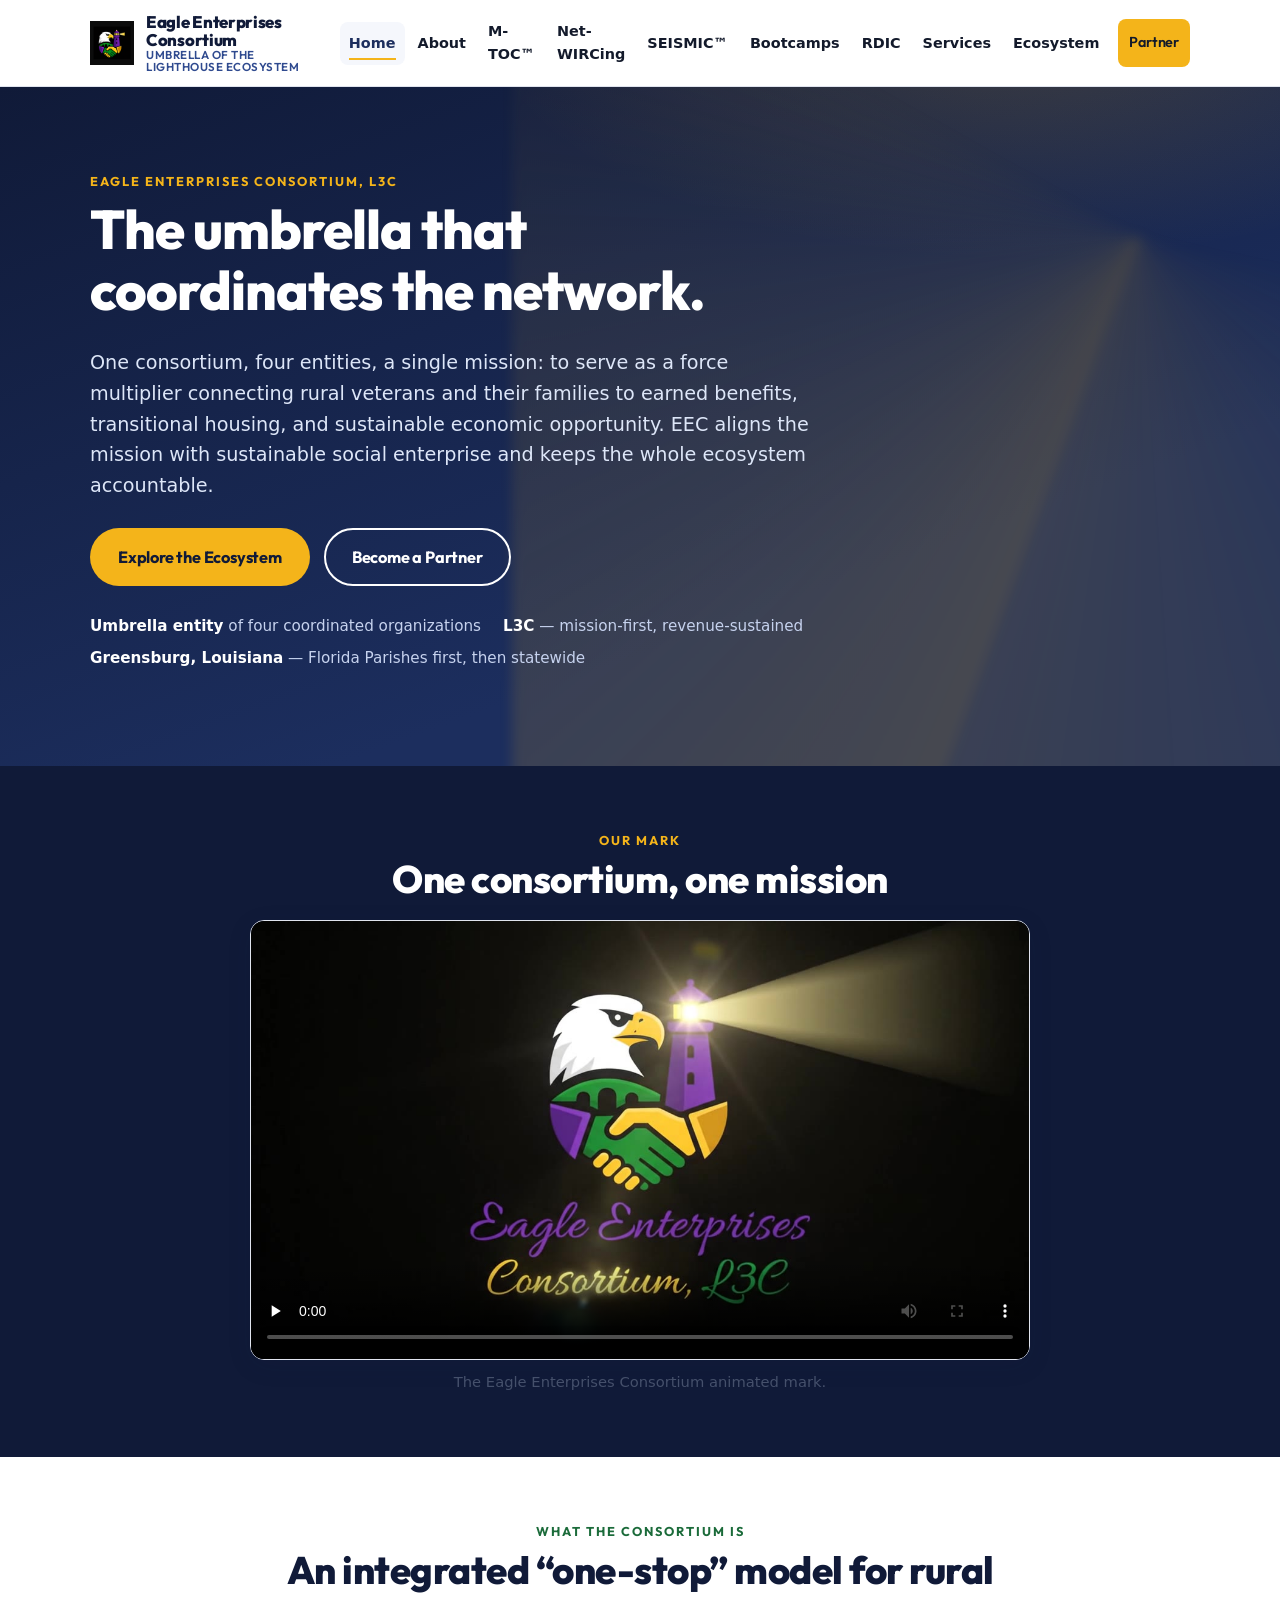
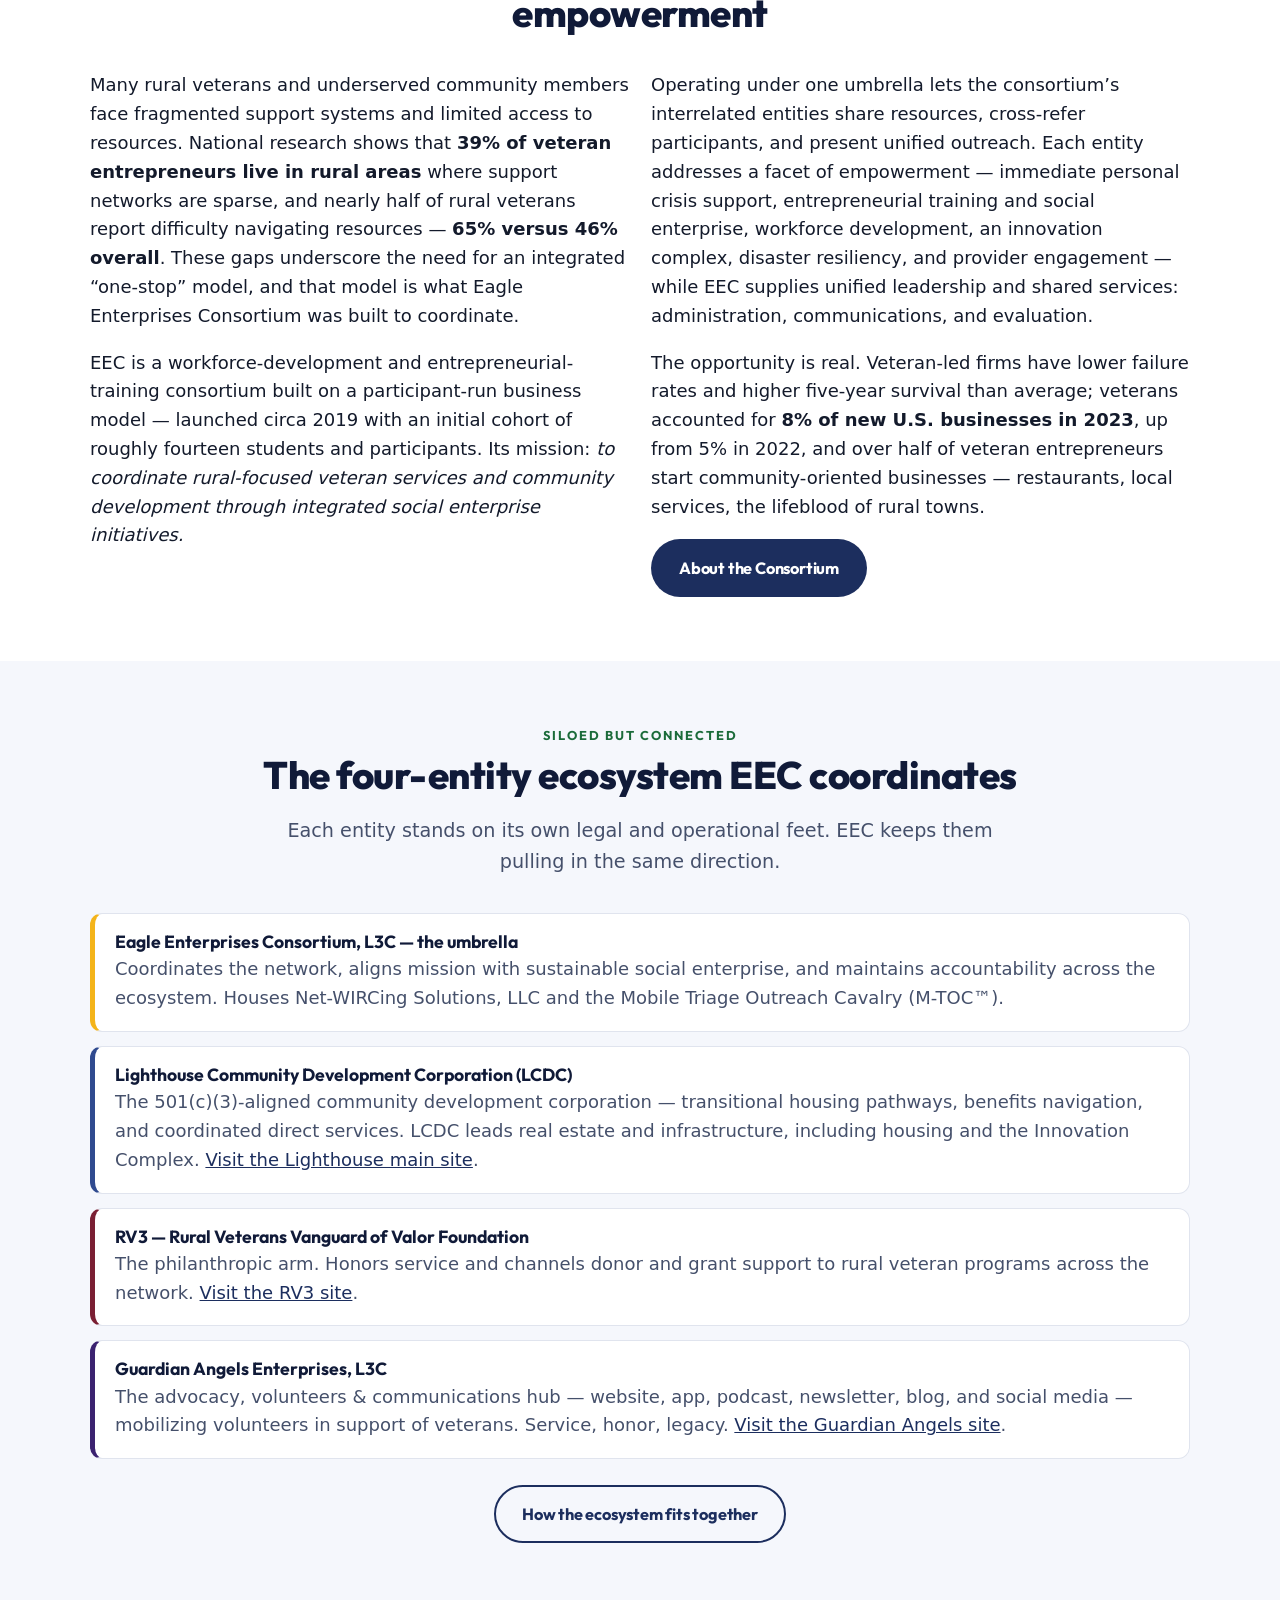
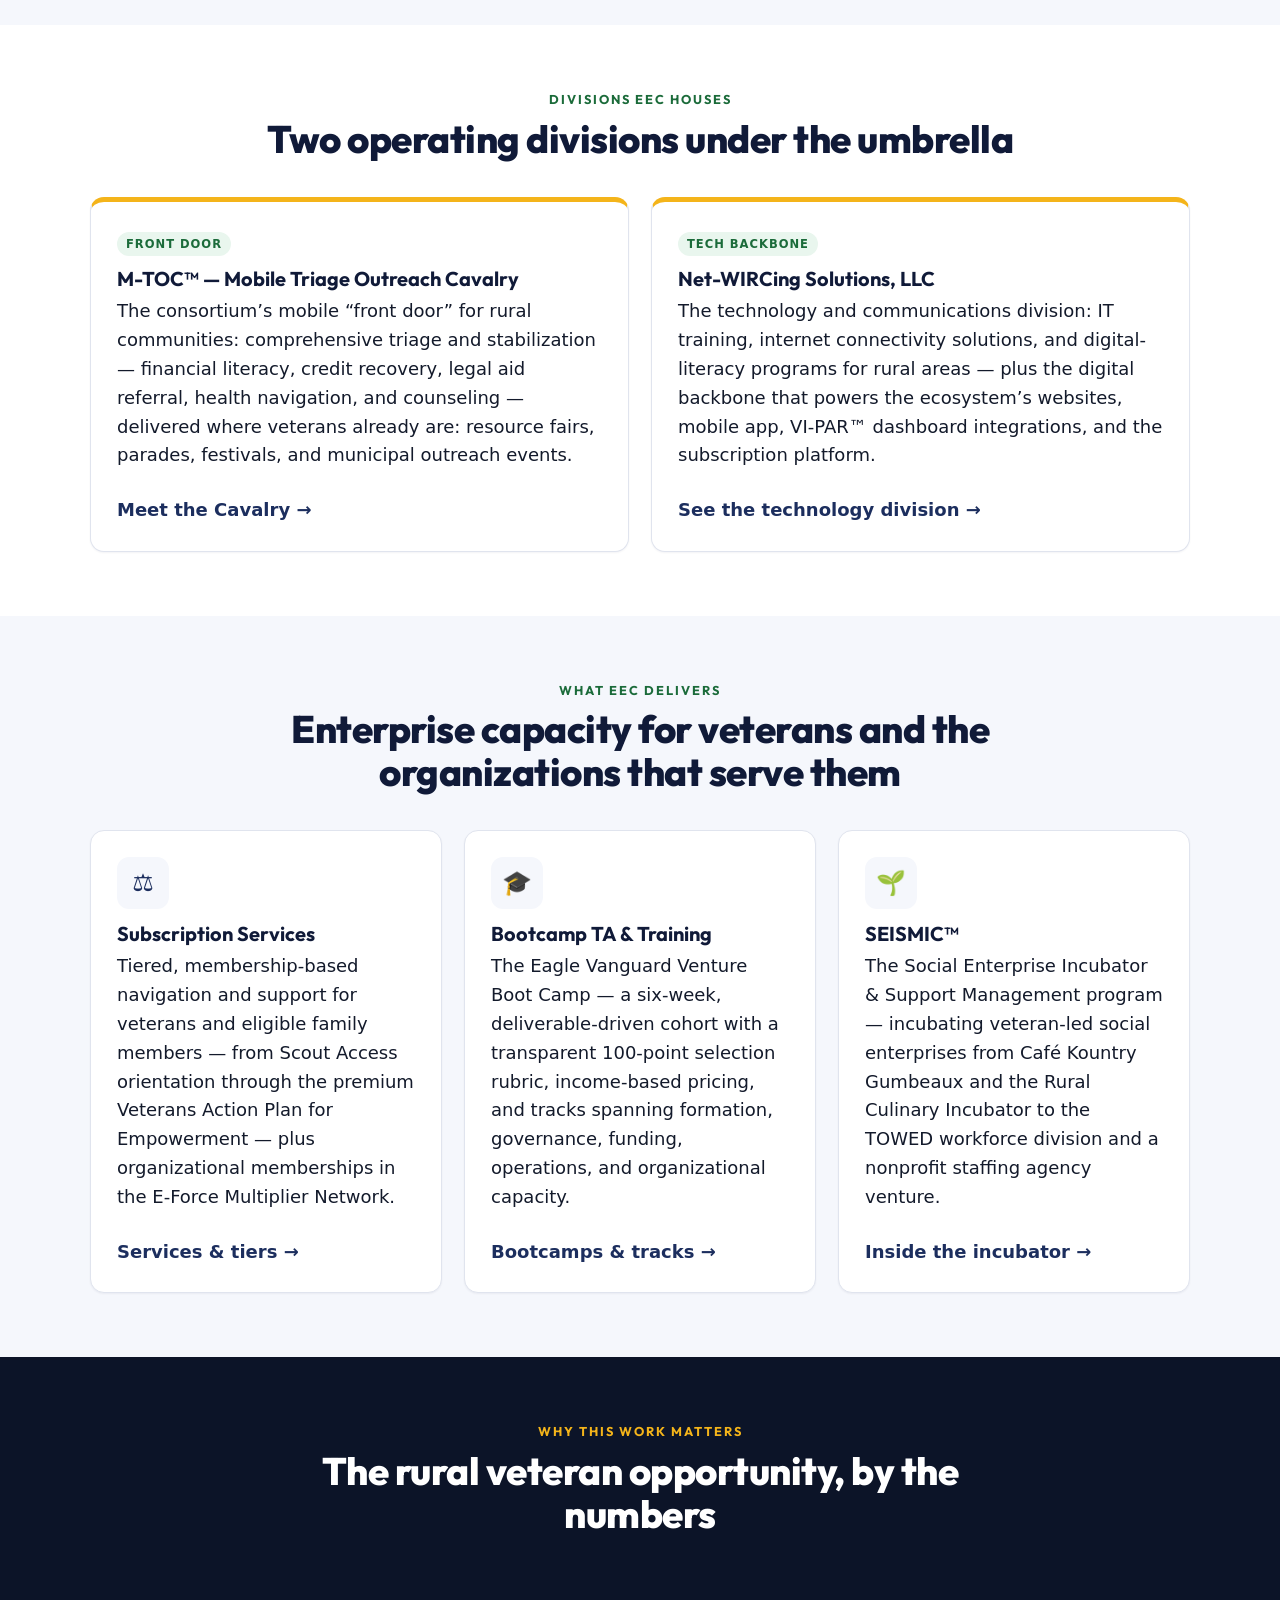
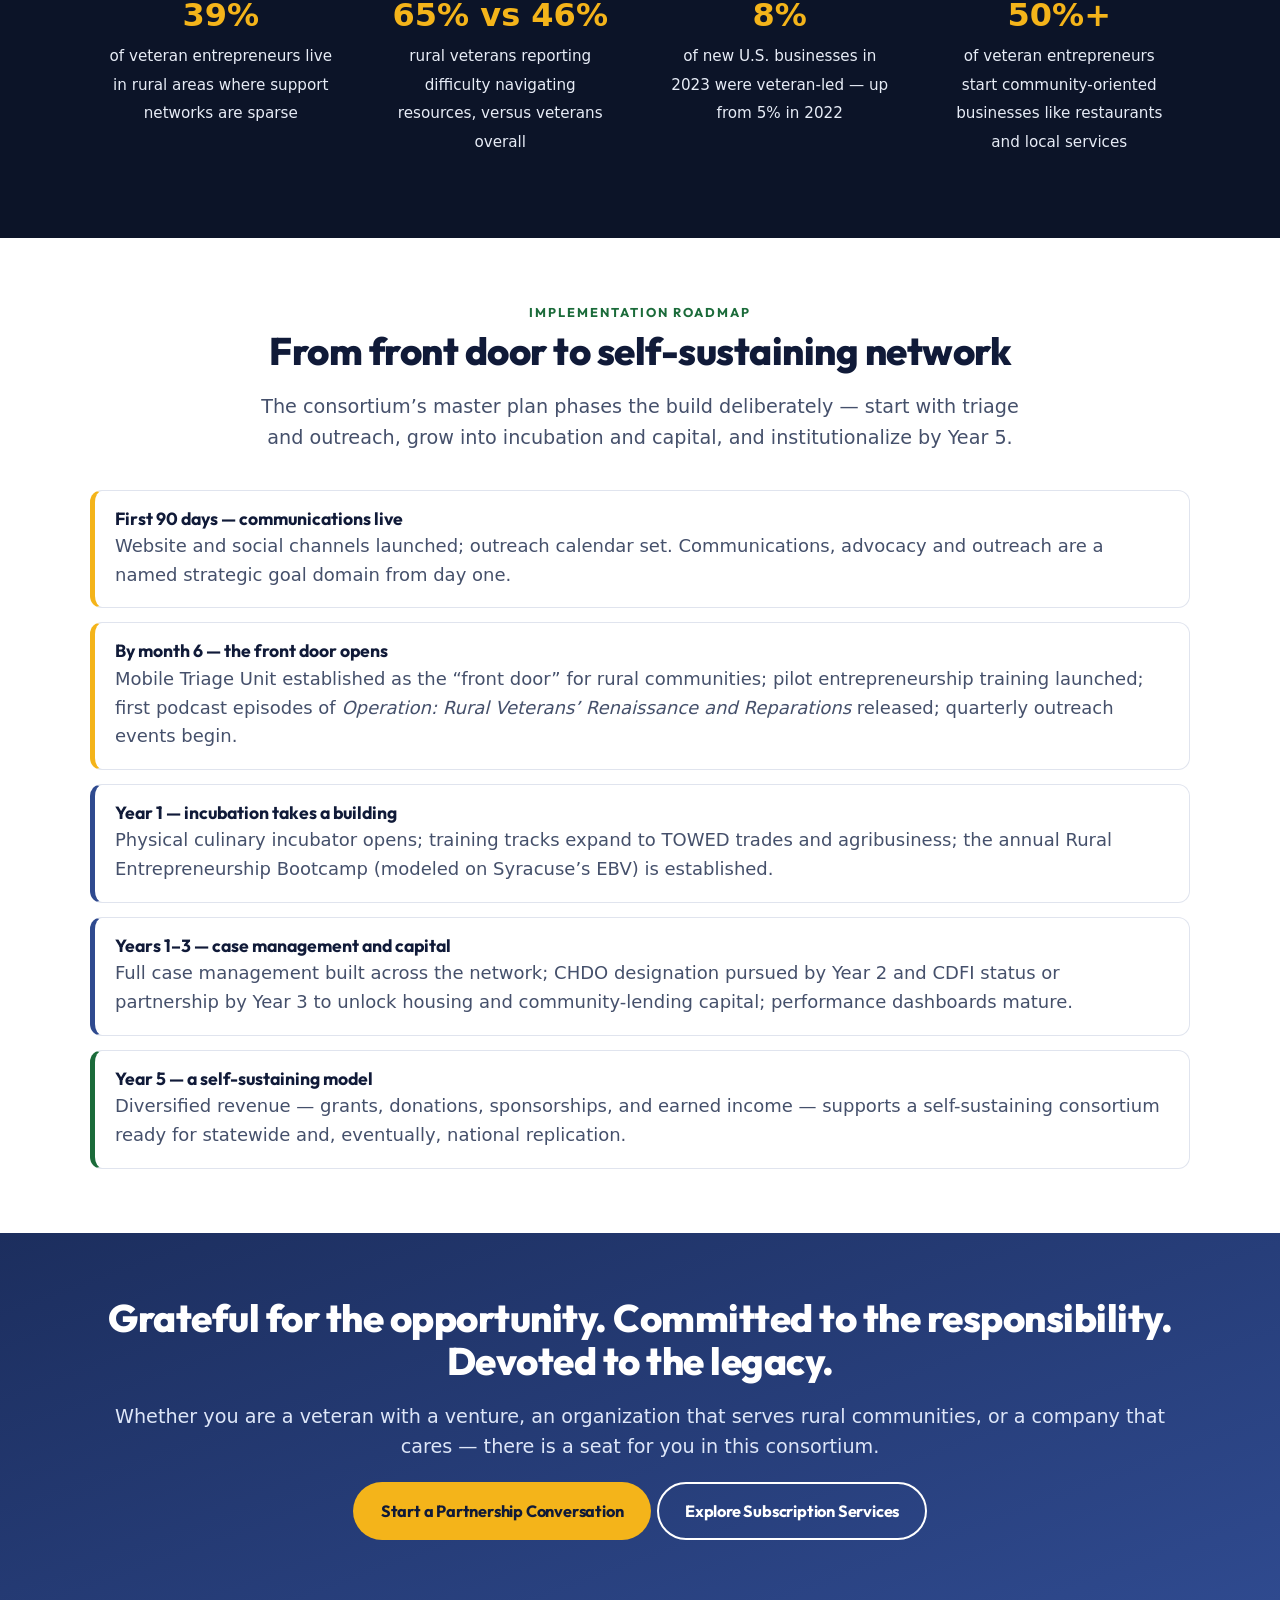
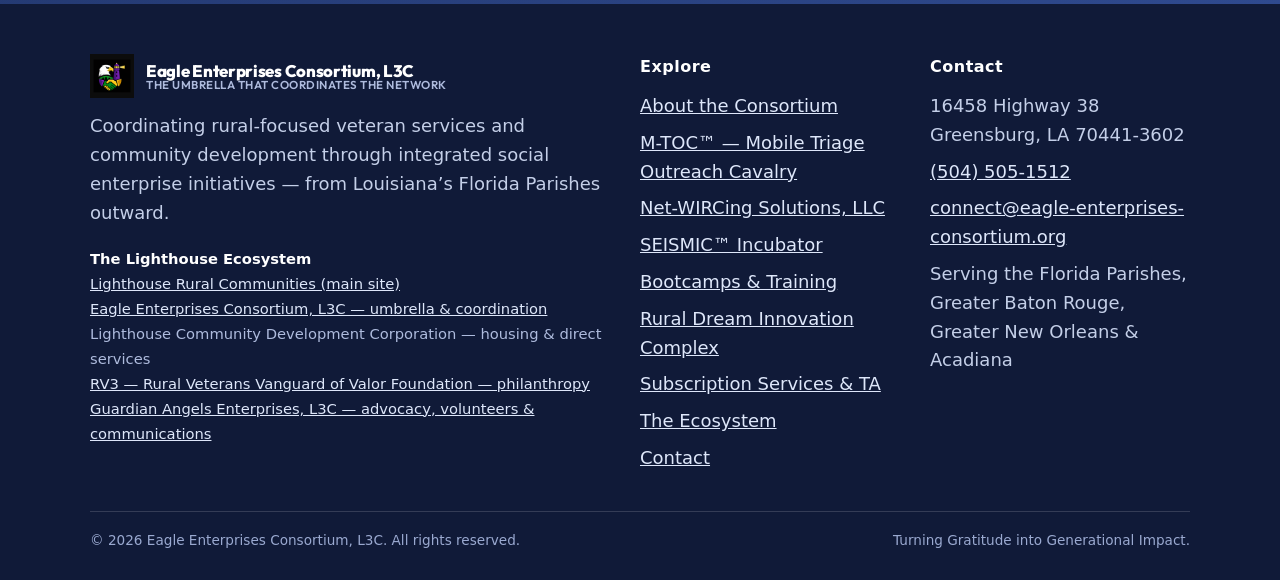
==== commit f5c98353: "Add TM to VI-PAR, M-TOC, CAPE, SEISMIC across visible copy Consistent trademark marking on the four " ====
--- a/index.html
+++ b/index.html
@@ -31,9 +31,9 @@
       <ul class="nav-links" id="primary-nav">
         <li><a href="index.html" aria-current="page">Home</a></li>
         <li><a href="about.html">About</a></li>
-        <li><a href="m-toc.html">M-TOC</a></li>
+        <li><a href="m-toc.html">M-TOC™</a></li>
         <li><a href="net-wircing.html">Net-WIRCing</a></li>
-        <li><a href="seismic.html">SEISMIC</a></li>
+        <li><a href="seismic.html">SEISMIC™</a></li>
         <li><a href="bootcamps.html">Bootcamps</a></li>
         <li><a href="rdic.html">RDIC</a></li>
         <li><a href="services.html">Services</a></li>
@@ -129,7 +129,7 @@
             <h3>Eagle Enterprises Consortium, L3C — the umbrella</h3>
             <p>Coordinates the network, aligns mission with sustainable social enterprise, and
             maintains accountability across the ecosystem. Houses Net-WIRCing Solutions, LLC and
-            the Mobile Triage Outreach Cavalry (M-TOC).</p>
+            the Mobile Triage Outreach Cavalry (M-TOC™).</p>
           </div>
         </div>
         <div class="eco-item">
@@ -171,7 +171,7 @@
       <div class="grid grid-2">
         <div class="card card--accent">
           <span class="tag">Front Door</span>
-          <h3>M-TOC — Mobile Triage Outreach Cavalry</h3>
+          <h3>M-TOC™ — Mobile Triage Outreach Cavalry</h3>
           <p>The consortium&rsquo;s mobile &ldquo;front door&rdquo; for rural communities: comprehensive
           triage and stabilization — financial literacy, credit recovery, legal aid referral, health
           navigation, and counseling — delivered where veterans already are: resource fairs, parades,
@@ -183,7 +183,7 @@
           <h3>Net-WIRCing Solutions, LLC</h3>
           <p>The technology and communications division: IT training, internet connectivity
           solutions, and digital-literacy programs for rural areas — plus the digital backbone that
-          powers the ecosystem&rsquo;s websites, mobile app, VI-PAR dashboard integrations, and the
+          powers the ecosystem&rsquo;s websites, mobile app, VI-PAR™ dashboard integrations, and the
           subscription platform.</p>
           <a class="card-cta" href="net-wircing.html">See the technology division</a>
         </div>
@@ -216,7 +216,7 @@
         </div>
         <div class="card">
           <div class="icon-badge" aria-hidden="true">&#127793;</div>
-          <h3>SEISMIC</h3>
+          <h3>SEISMIC™</h3>
           <p>The Social Enterprise Incubator &amp; Support Management program — incubating
           veteran-led social enterprises from Caf&eacute; Kountry Gumbeaux and the Rural Culinary
           Incubator to the TOWED workforce division and a nonprofit staffing agency venture.</p>
@@ -321,9 +321,9 @@
         <h4>Explore</h4>
         <ul>
           <li><a href="about.html">About the Consortium</a></li>
-          <li><a href="m-toc.html">M-TOC — Mobile Triage Outreach Cavalry</a></li>
+          <li><a href="m-toc.html">M-TOC™ — Mobile Triage Outreach Cavalry</a></li>
           <li><a href="net-wircing.html">Net-WIRCing Solutions, LLC</a></li>
-          <li><a href="seismic.html">SEISMIC Incubator</a></li>
+          <li><a href="seismic.html">SEISMIC™ Incubator</a></li>
           <li><a href="bootcamps.html">Bootcamps &amp; Training</a></li>
           <li><a href="rdic.html">Rural Dream Innovation Complex</a></li>
           <li><a href="services.html">Subscription Services &amp; TA</a></li>
--- a/css/styles.css
+++ b/css/styles.css
@@ -384,3 +384,8 @@
   .card:not(.door-card)::before { display: none; }
   figure.media:hover img, .btn:hover { transform: none; }
 }
+
+/* ---------- Centered video figures ---------- */
+figure.video-centered { float: none; margin: 30px auto 12px; width: 100%; max-width: 960px; text-align: center; }
+figure.video-centered video { width: 100%; height: auto; border-radius: 14px; display: block; }
+figure.video-centered figcaption { text-align: center; }
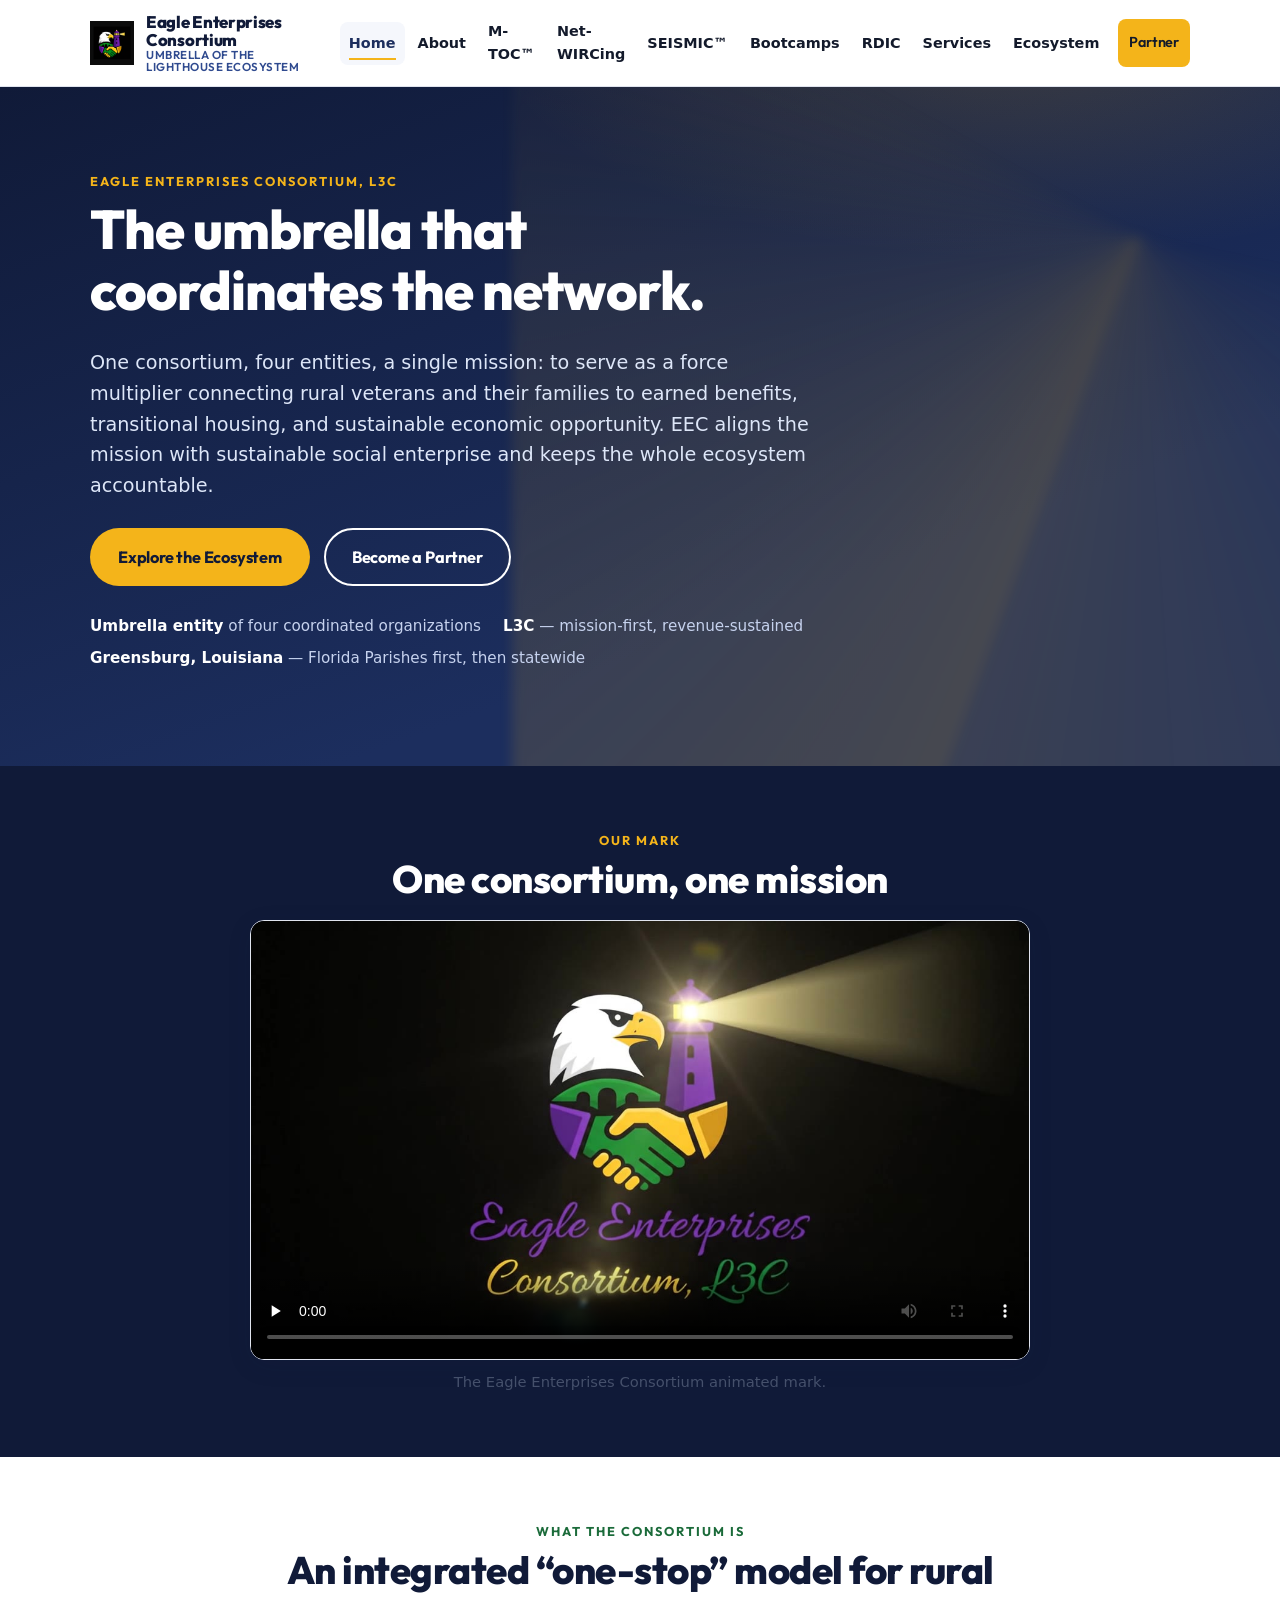
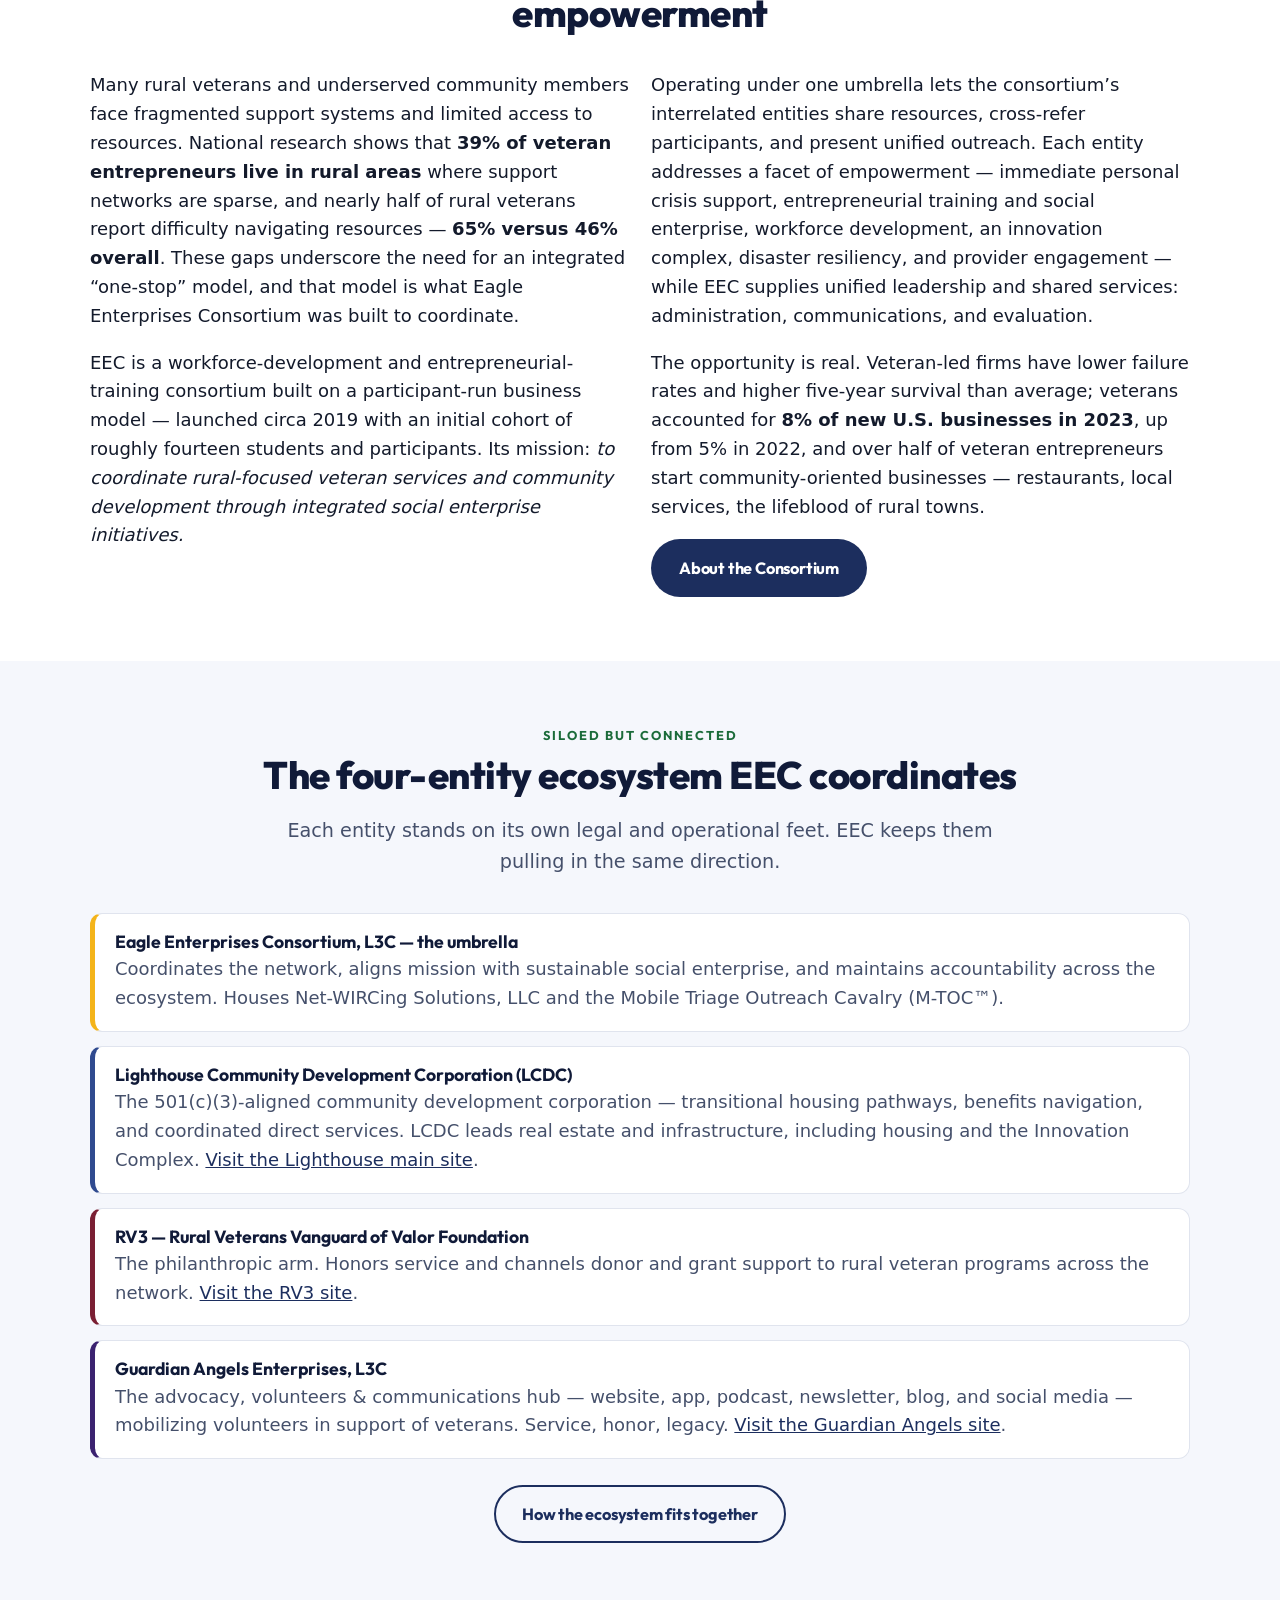
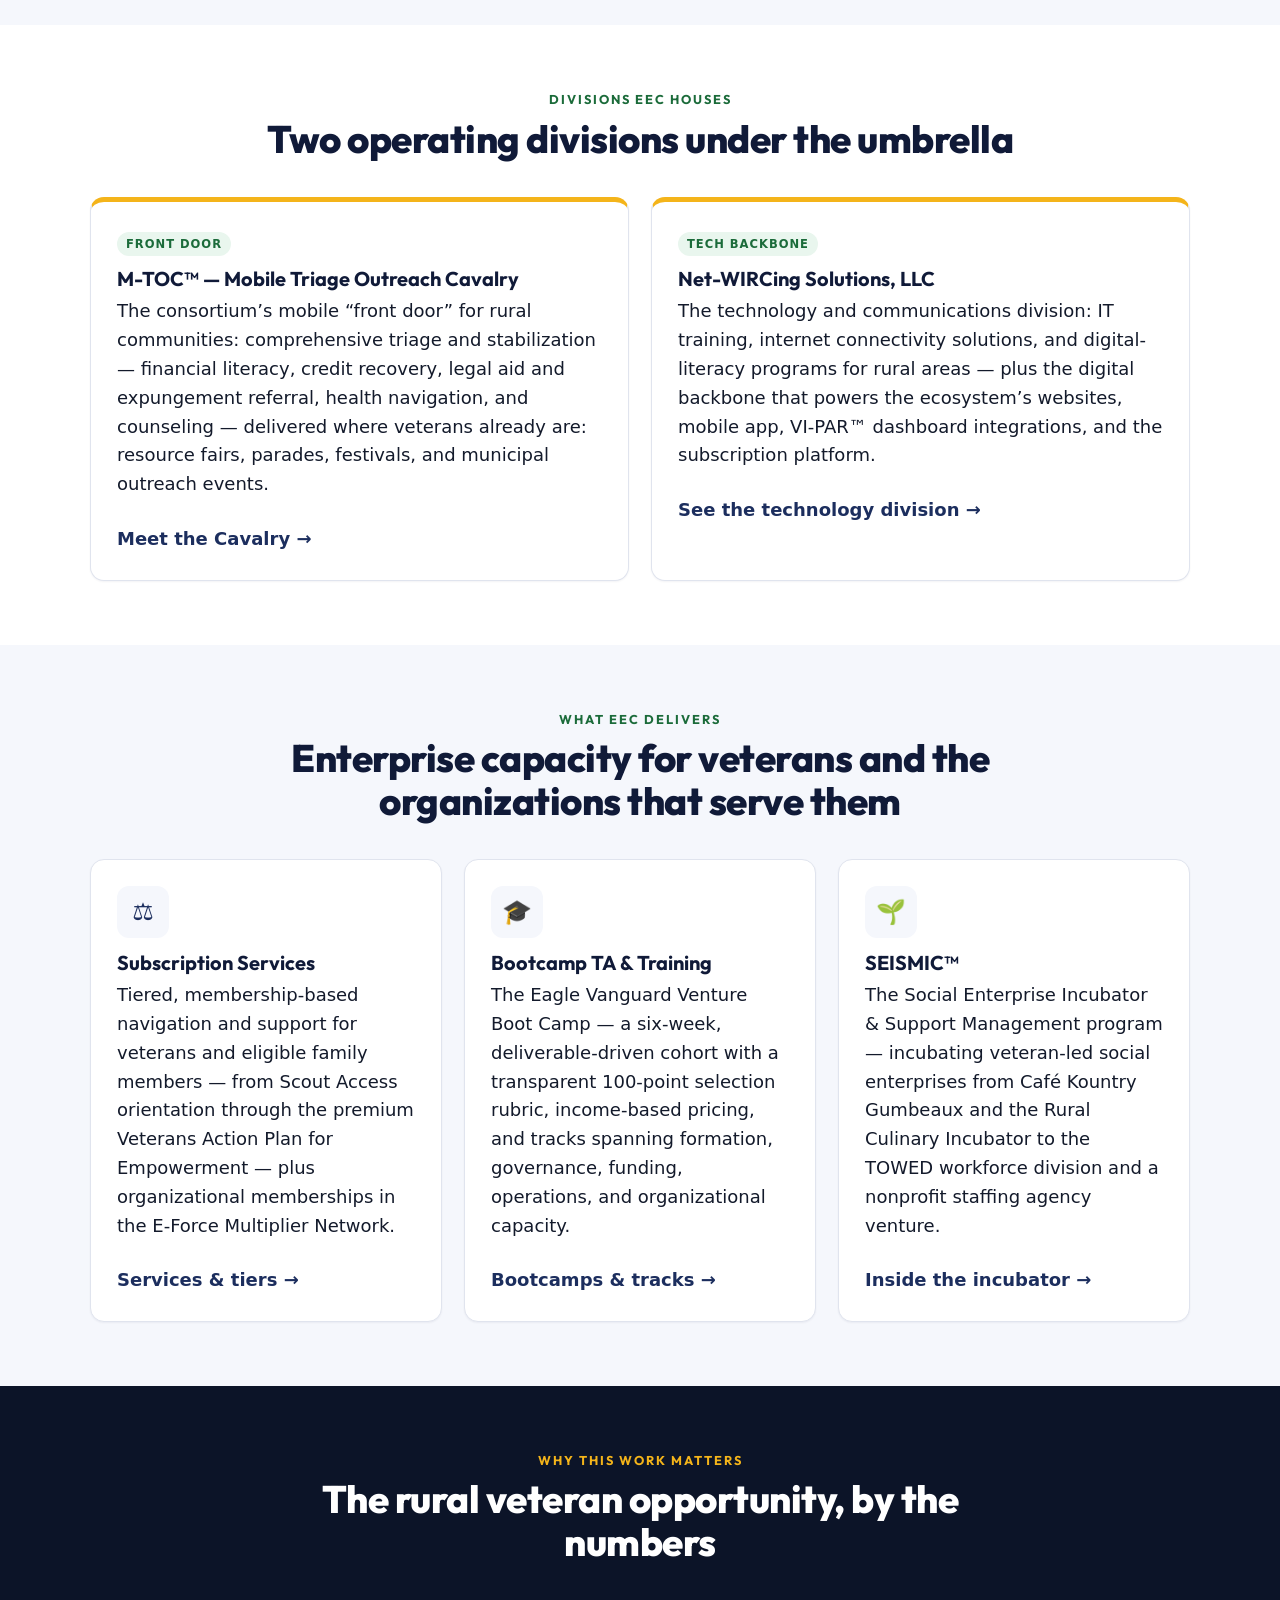
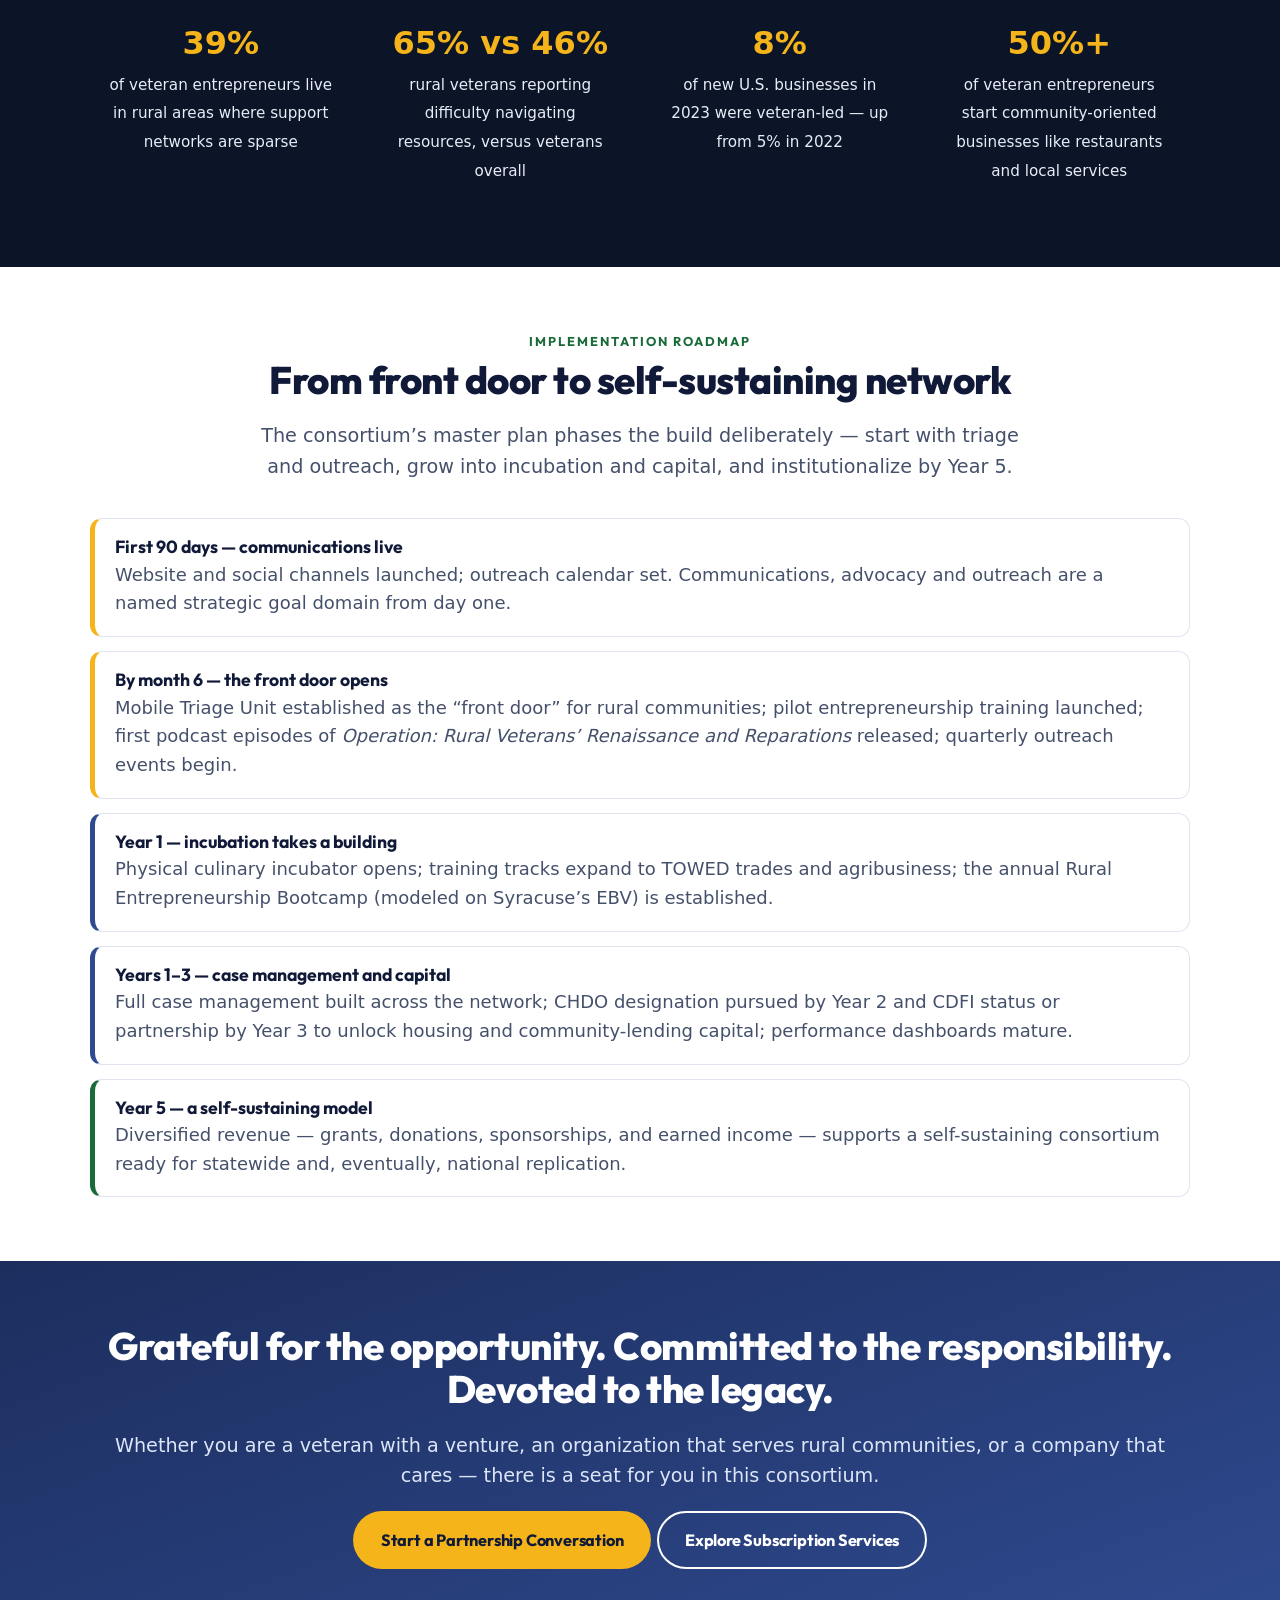
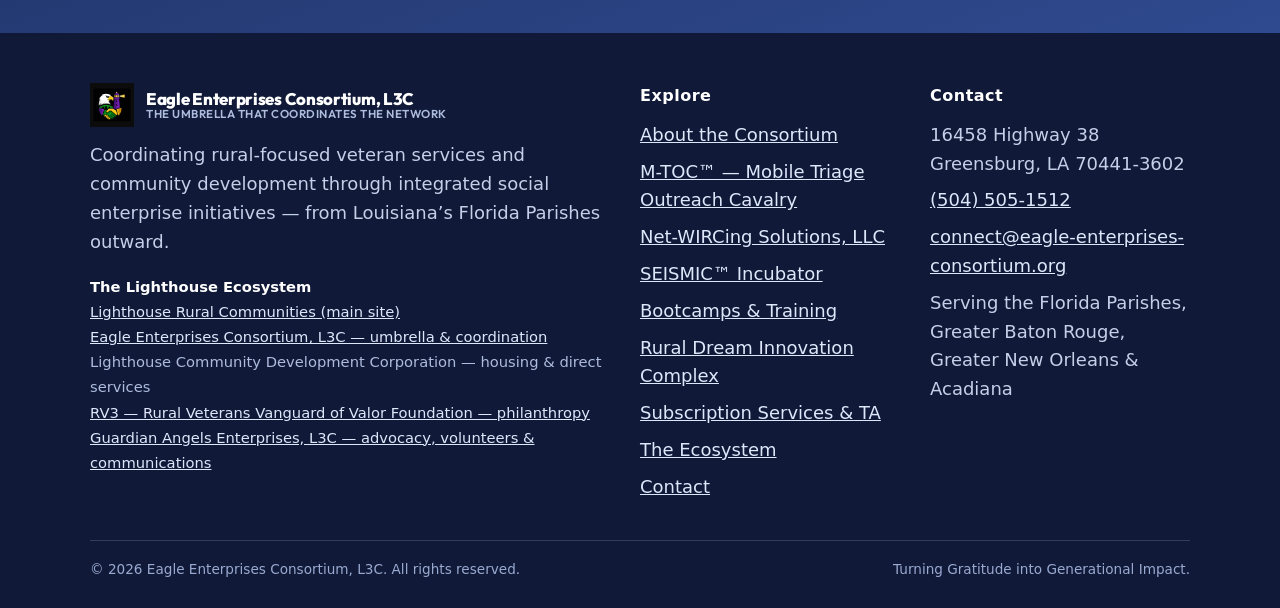
==== commit 5c786788: "Add expungement navigation and referral Extends the existing M-TOC legal aid card to name expungemen" ====
--- a/index.html
+++ b/index.html
@@ -173,7 +173,7 @@
           <span class="tag">Front Door</span>
           <h3>M-TOC™ — Mobile Triage Outreach Cavalry</h3>
           <p>The consortium&rsquo;s mobile &ldquo;front door&rdquo; for rural communities: comprehensive
-          triage and stabilization — financial literacy, credit recovery, legal aid referral, health
+          triage and stabilization — financial literacy, credit recovery, legal aid and expungement referral, health
           navigation, and counseling — delivered where veterans already are: resource fairs, parades,
           festivals, and municipal outreach events.</p>
           <a class="card-cta" href="m-toc.html">Meet the Cavalry</a>
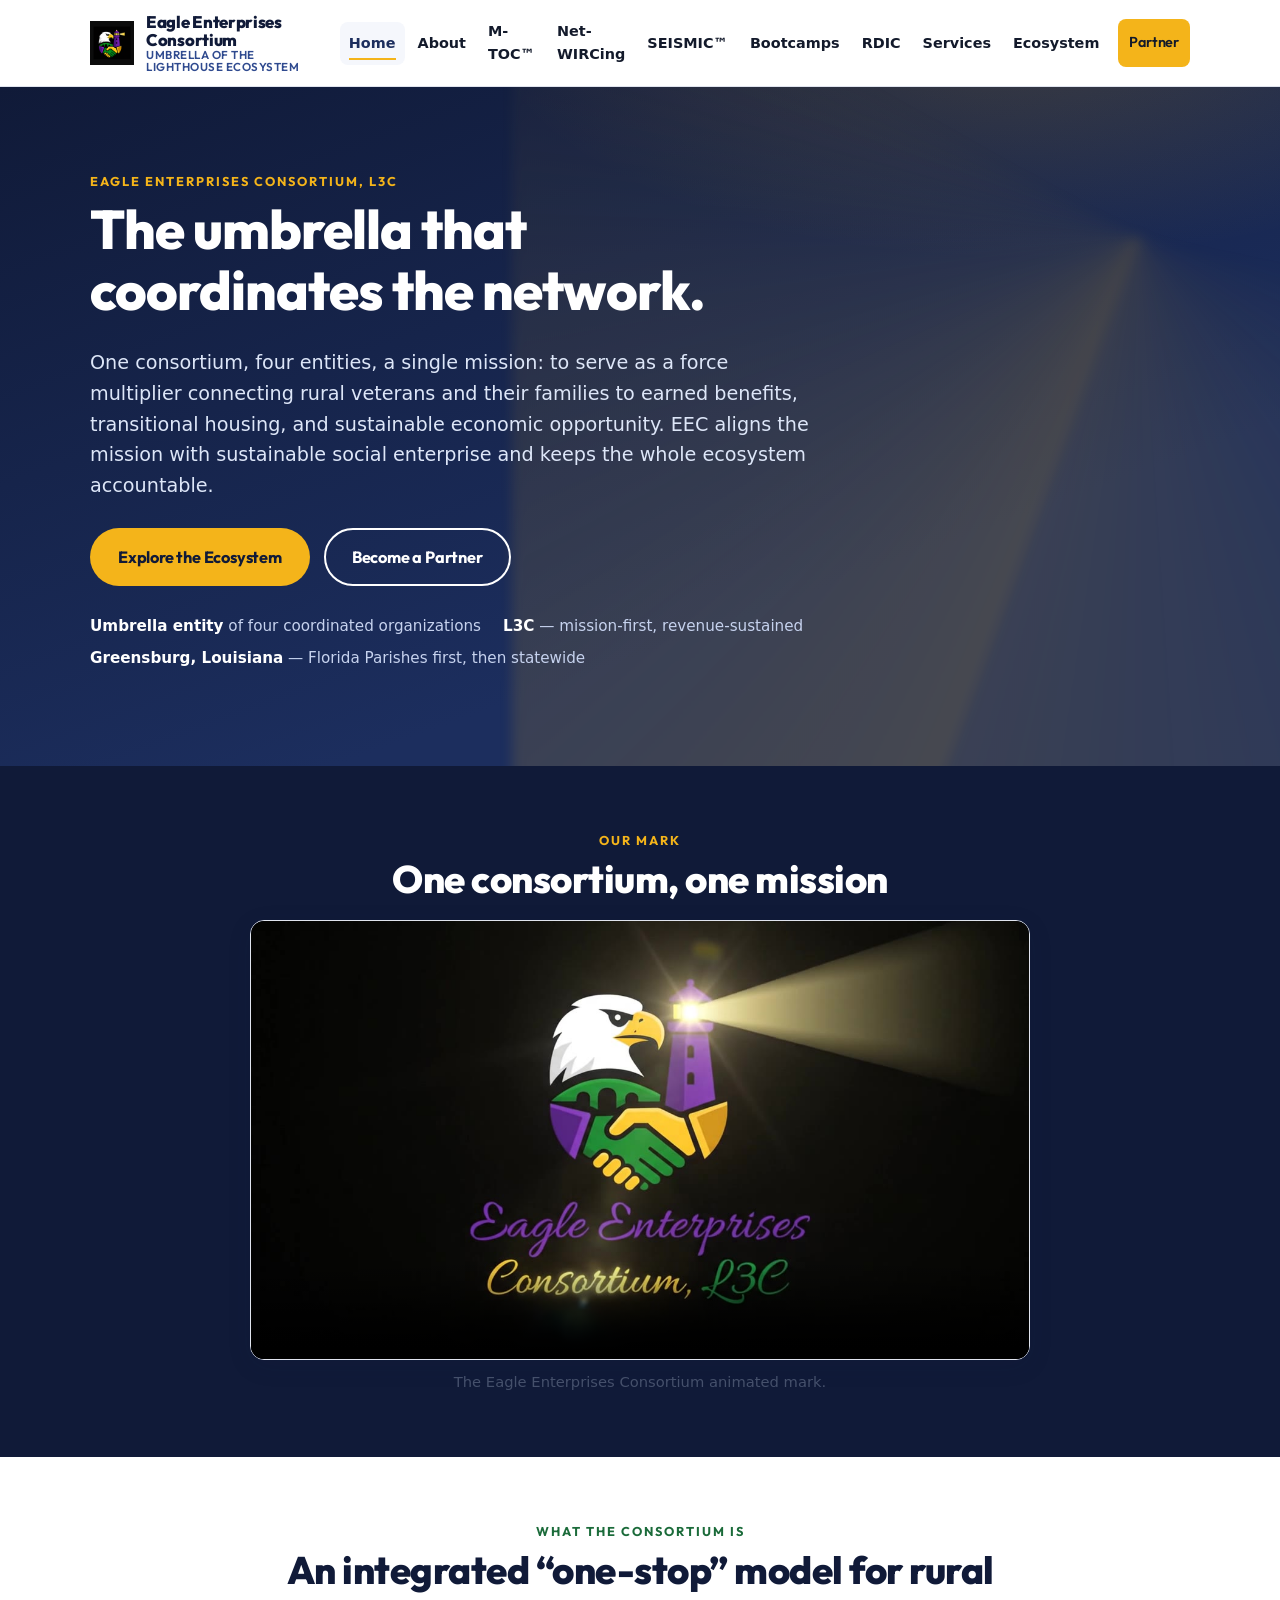
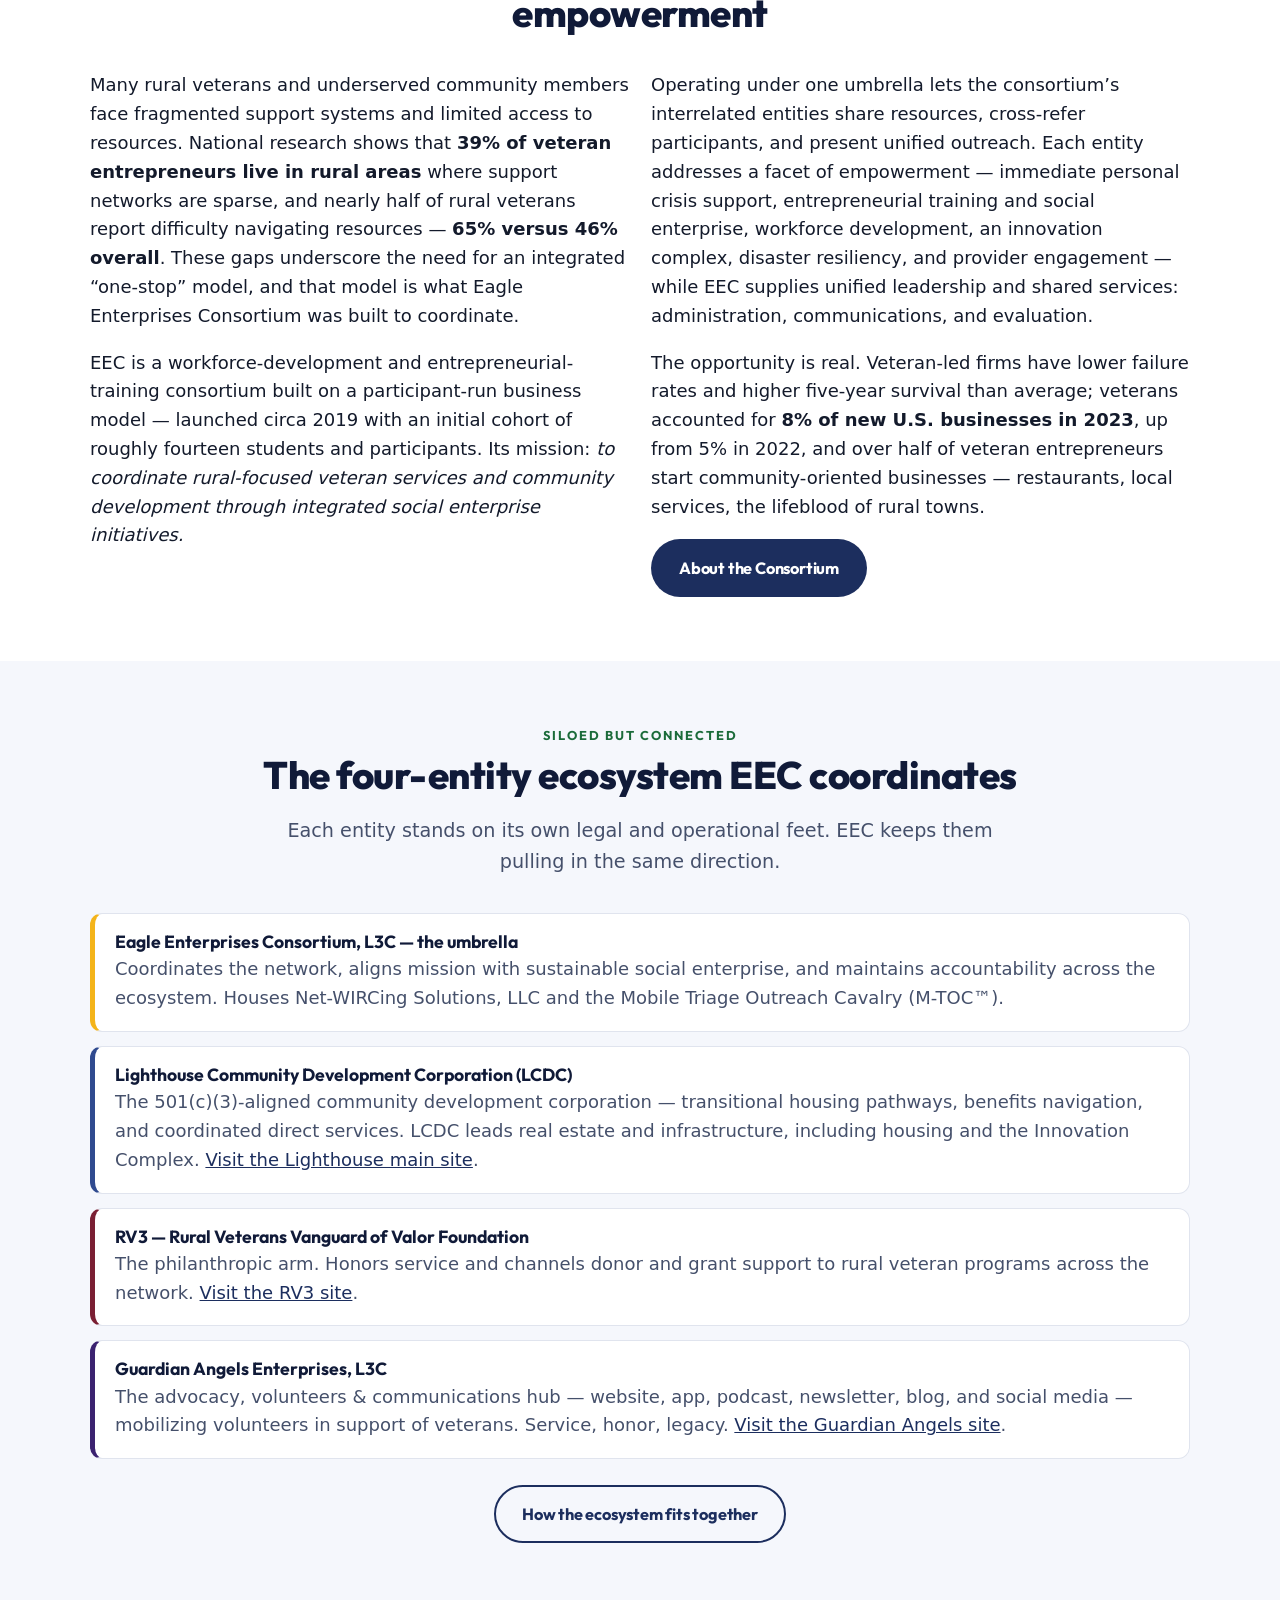
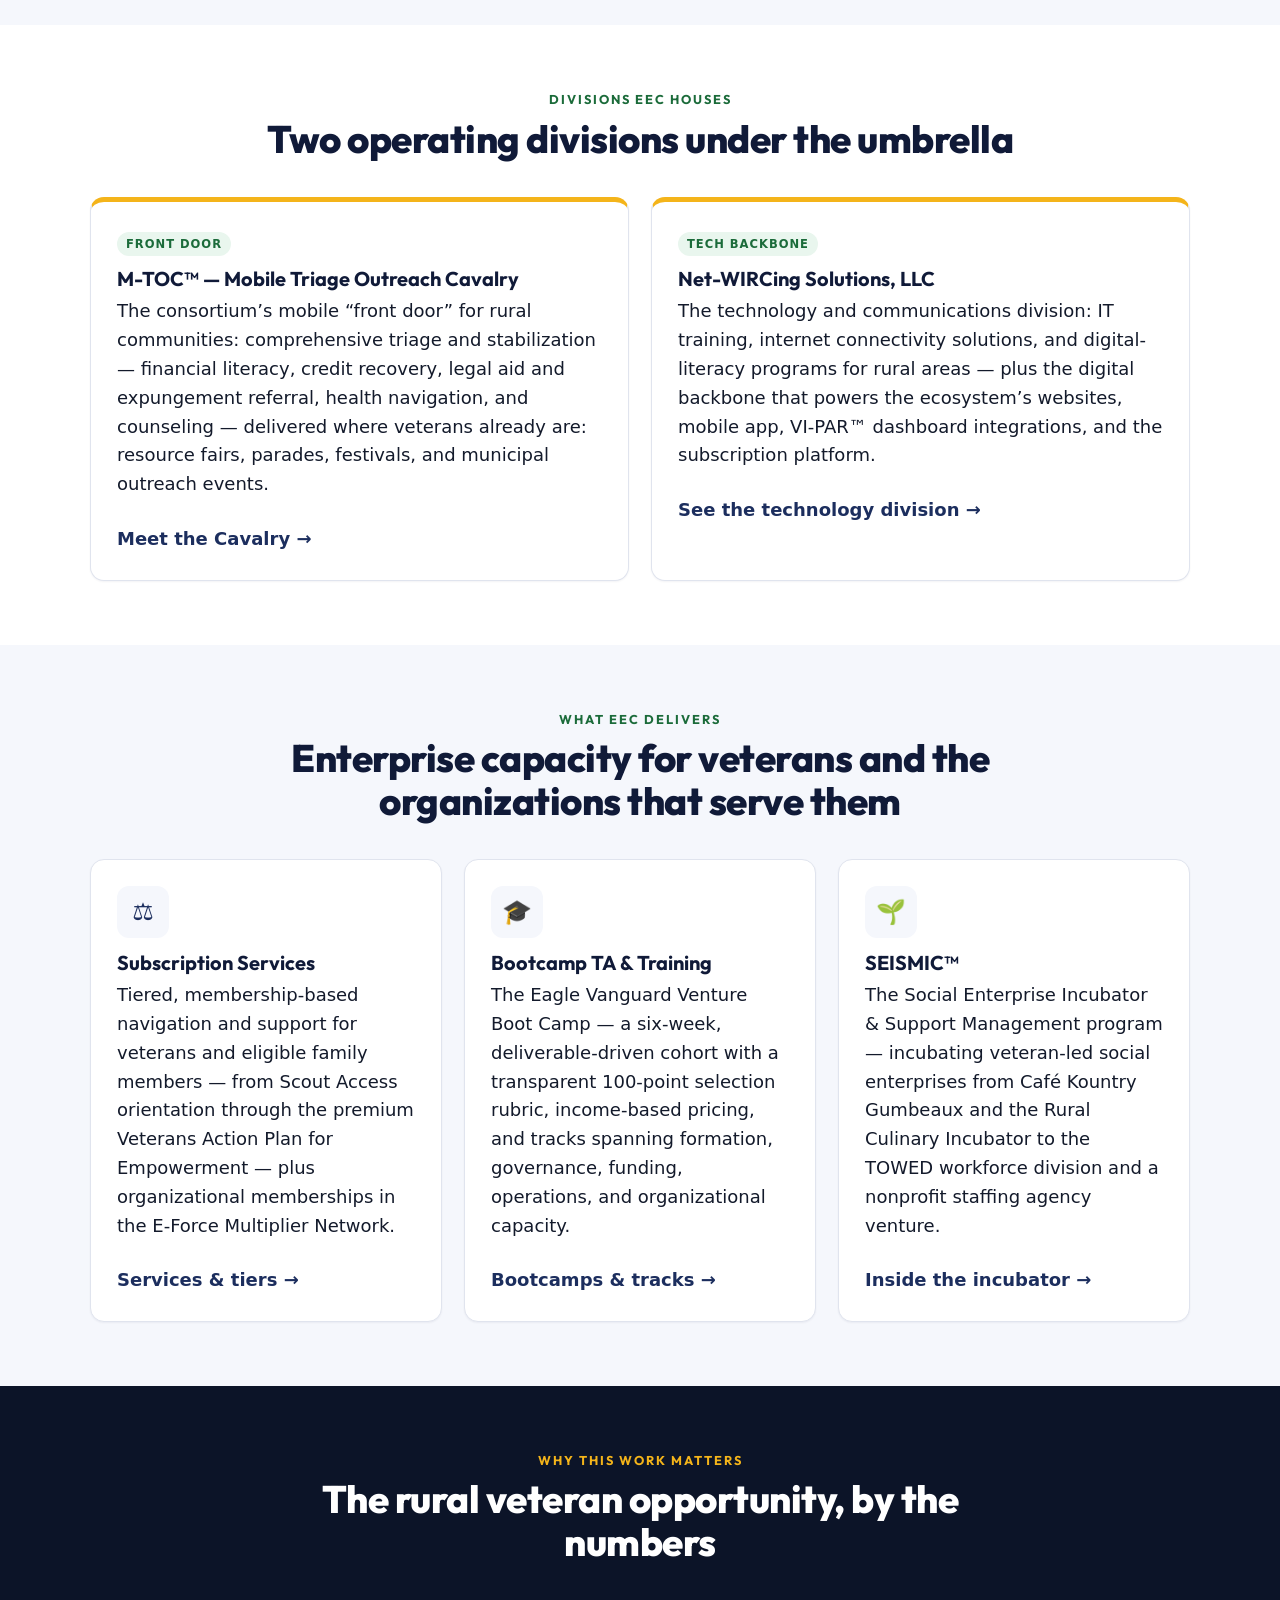
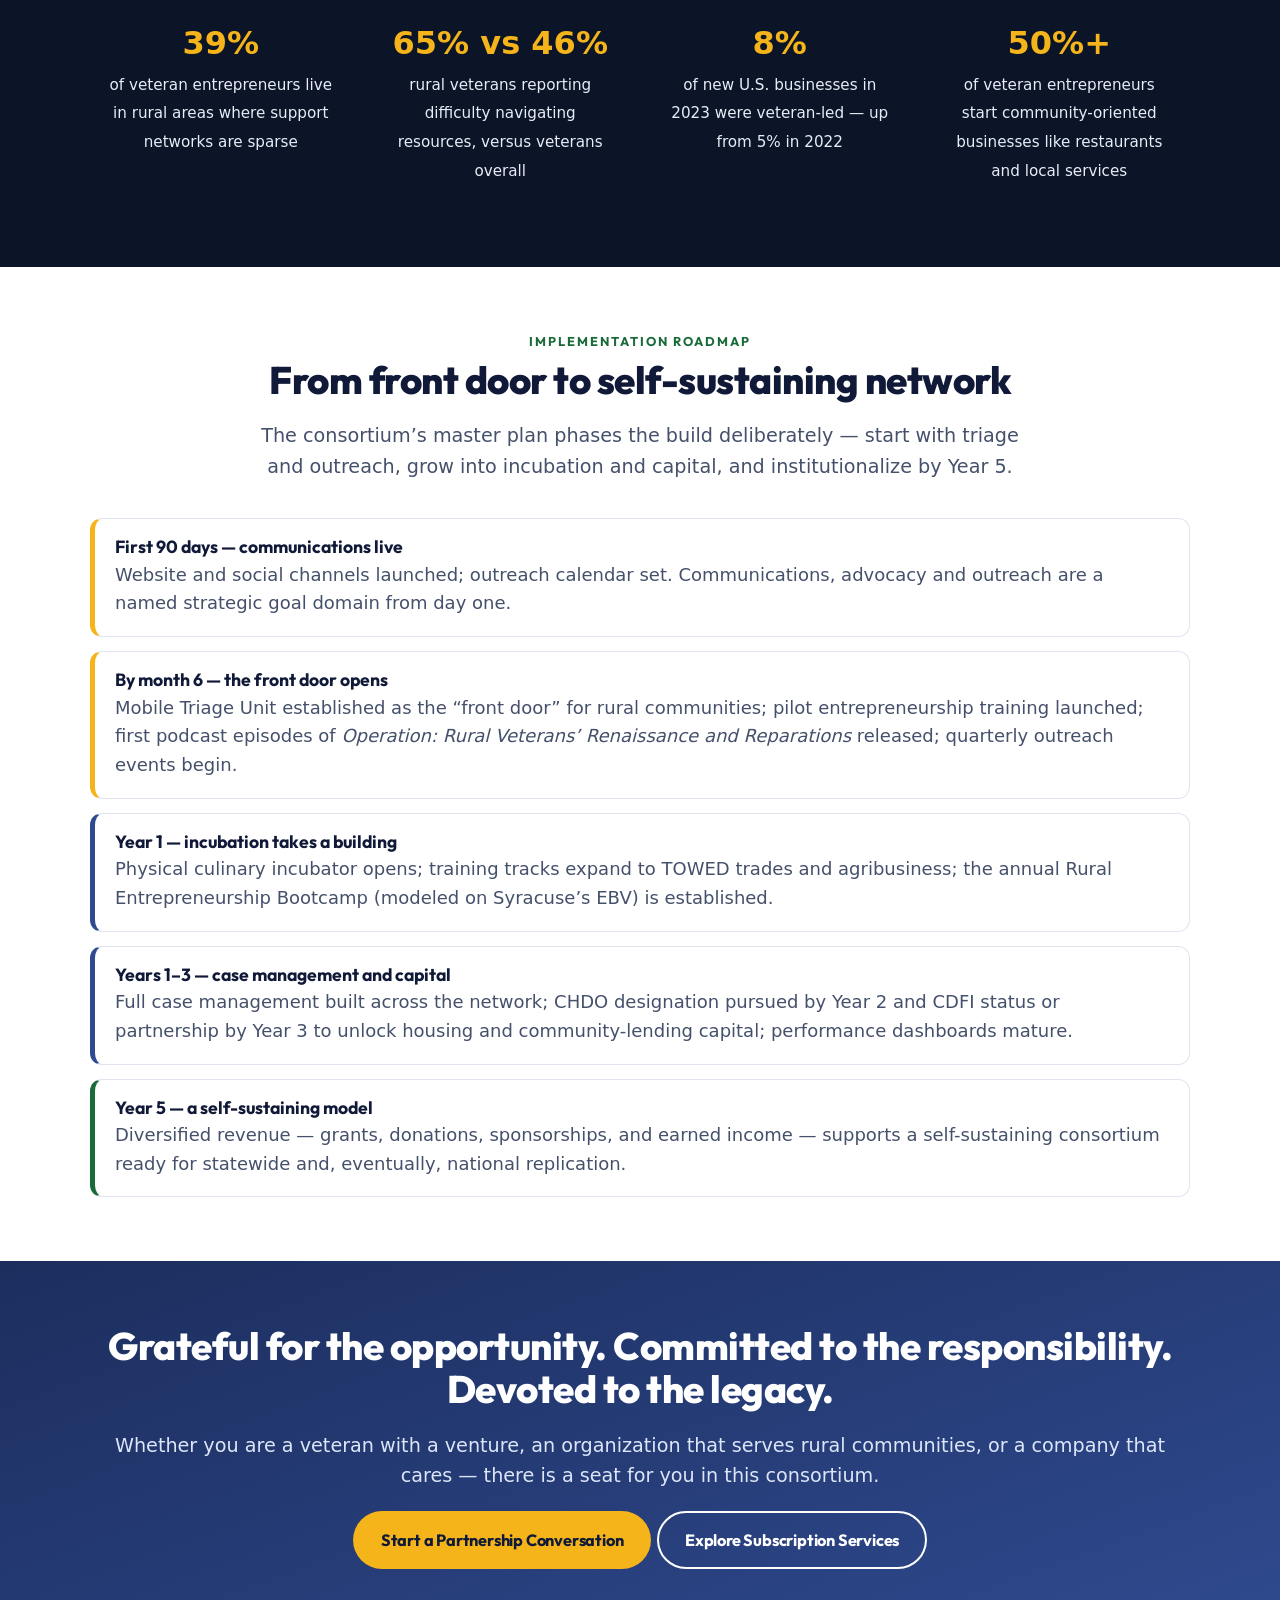
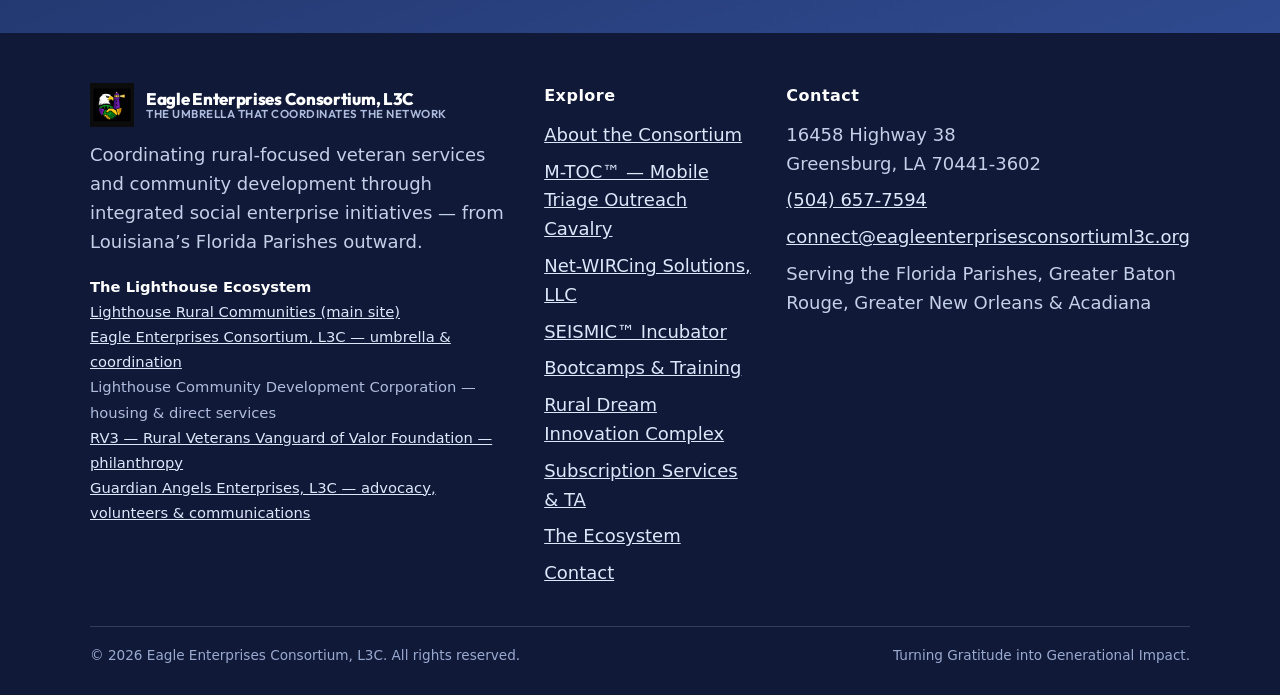
==== commit b9208770: "Update contact phone to (504) 657-7594 and repoint connect@ to the live domain" ====
--- a/index.html
+++ b/index.html
@@ -335,8 +335,8 @@
         <h4>Contact</h4>
         <ul>
           <li>16458 Highway 38<br>Greensburg, LA 70441-3602</li>
-          <li><a href="tel:+15045051512">(504) 505-1512</a></li>
-          <li><a href="mailto:connect@eagle-enterprises-consortium.org">connect@eagle-enterprises-consortium.org</a></li>
+          <li><a href="tel:+15046577594">(504) 657-7594</a></li>
+          <li><a href="mailto:connect@eagleenterprisesconsortiuml3c.org">connect@eagleenterprisesconsortiuml3c.org</a></li>
           <li>Serving the Florida Parishes, Greater Baton Rouge, Greater New Orleans &amp; Acadiana</li>
         </ul>
       </div>
